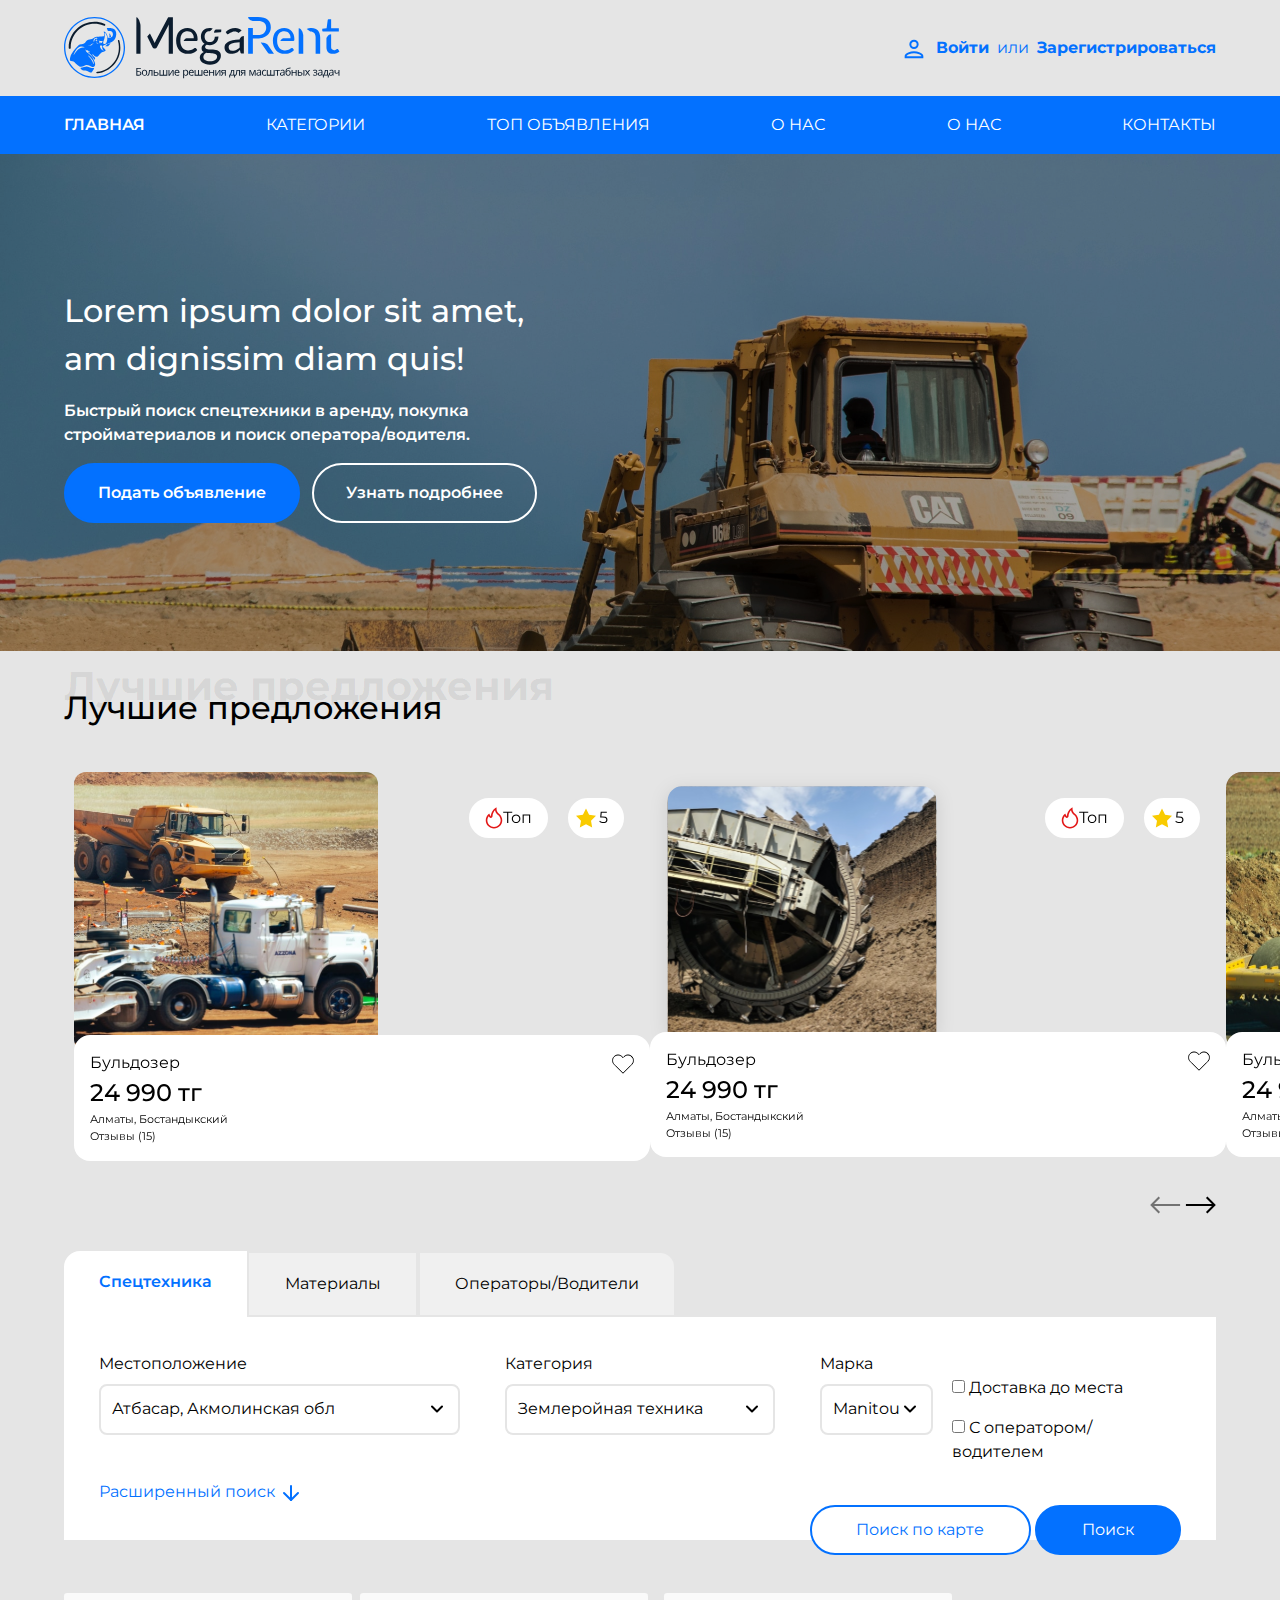
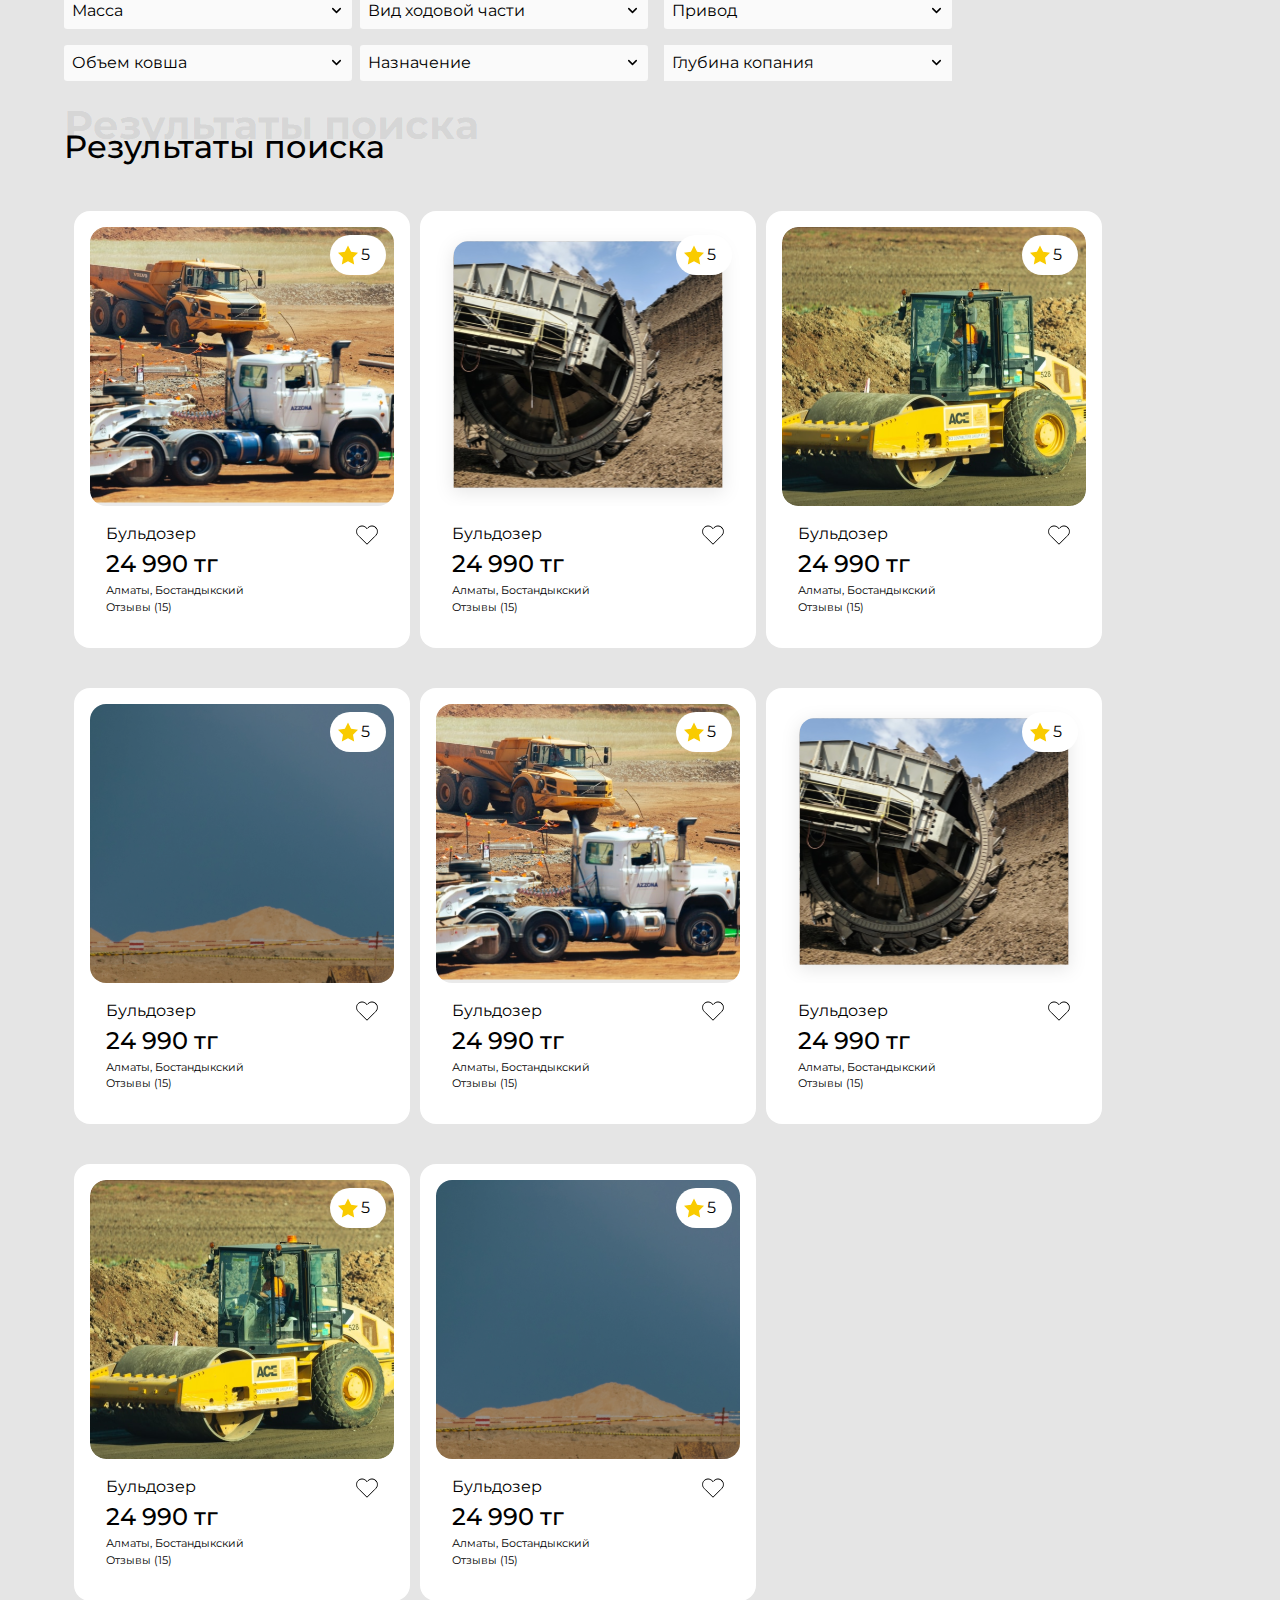
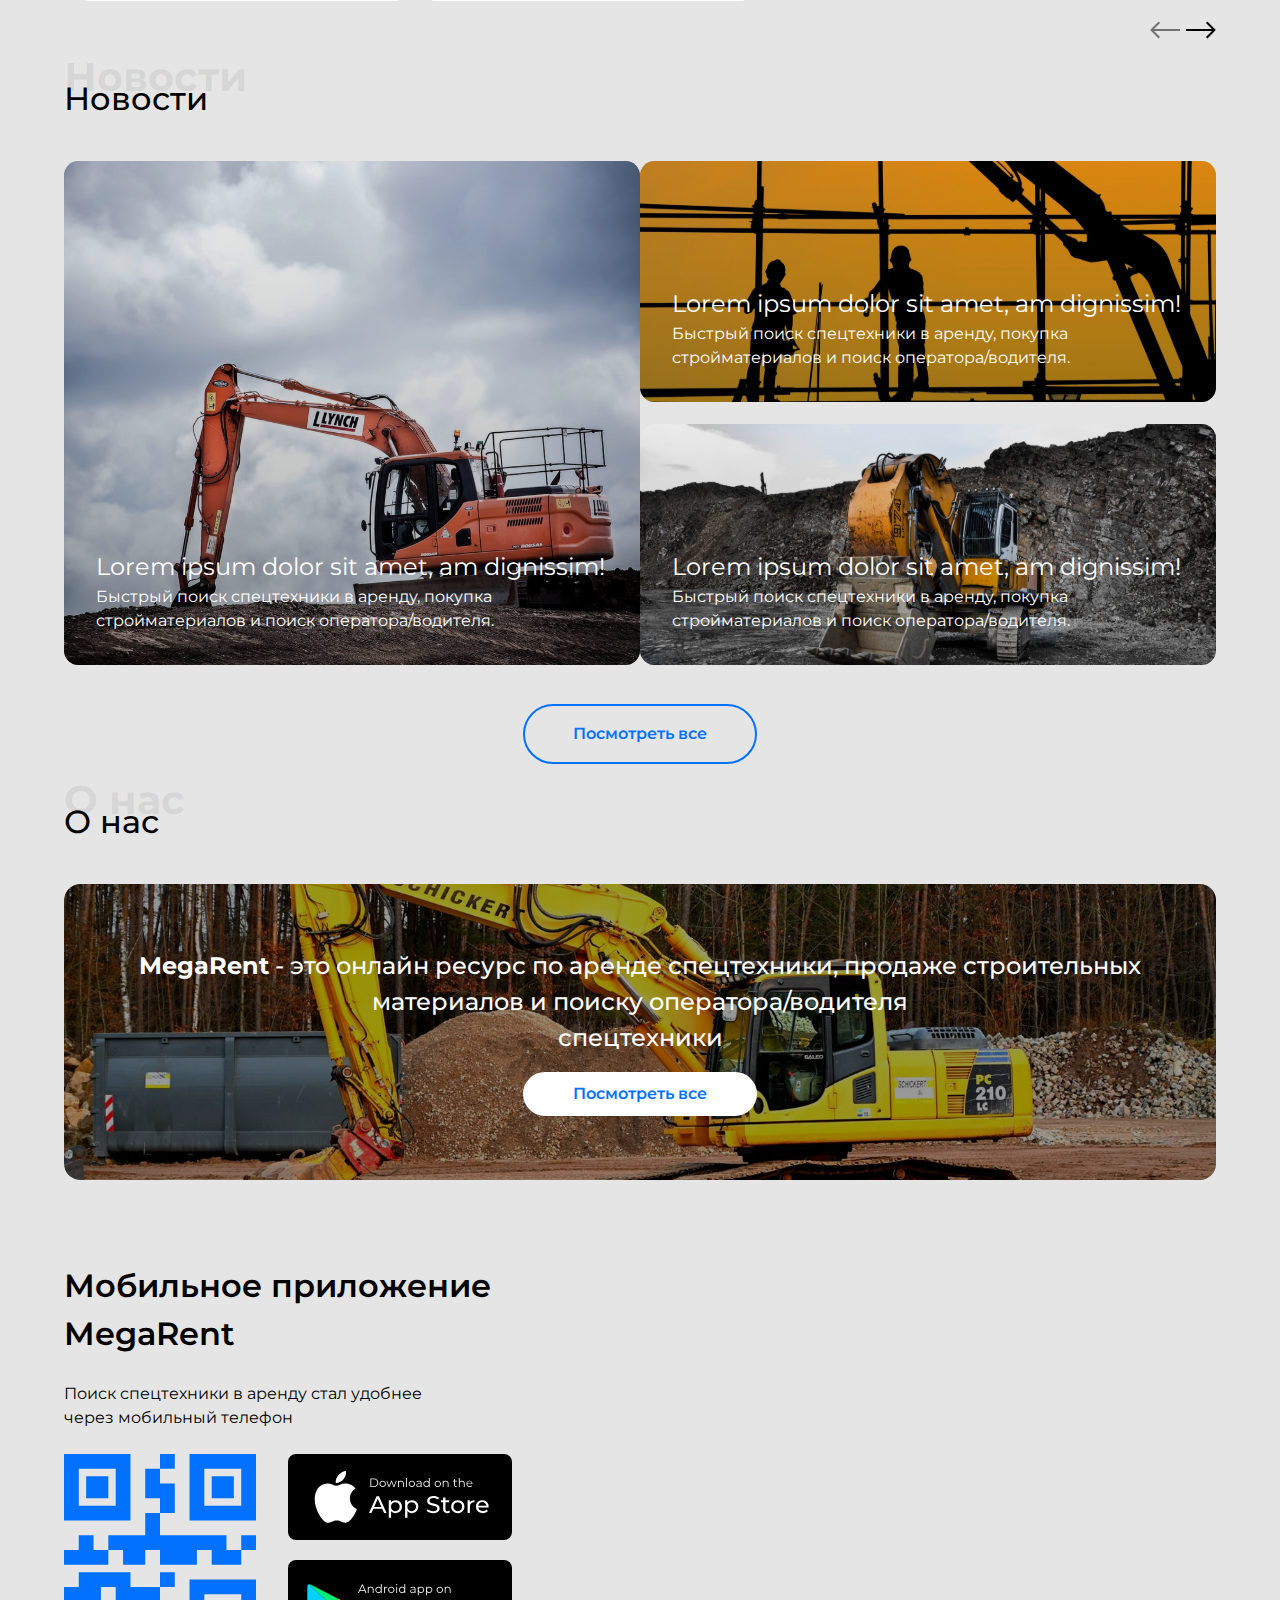
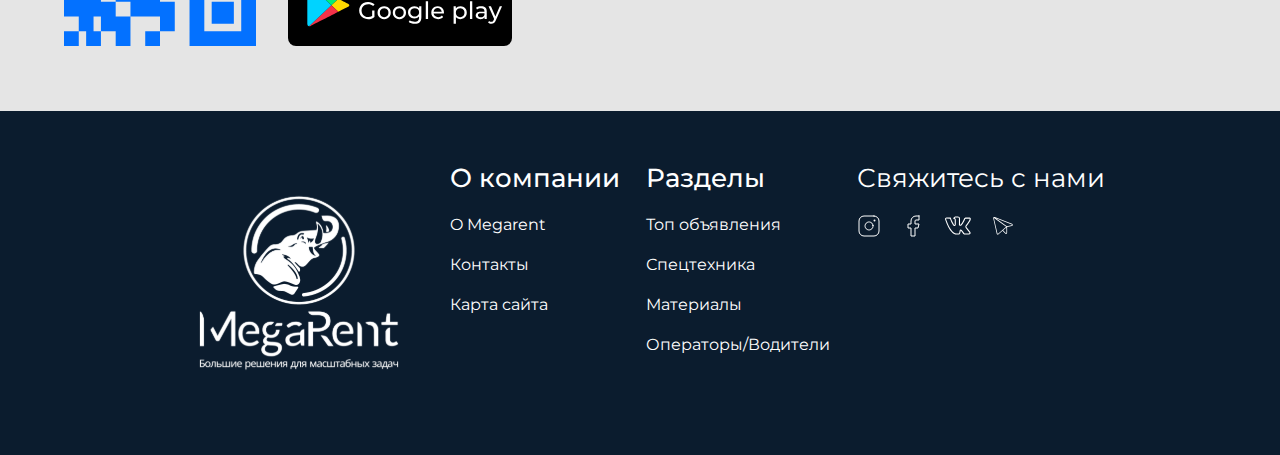
==== app/index.html @ 3b5e287d "commit" ====
<!DOCTYPE html>
<html lang="en">
    <head>
        <meta charset="UTF-8" />
        <meta http-equiv="X-UA-Compatible" content="IE=edge" />
        <meta name="viewport" content="width=device-width, initial-scale=1.0" />
        <link href="./css/mytailwind.css" rel="stylesheet" />
        <link rel="stylesheet" href="./css/style.min.css" />
        <link rel="preconnect" href="https://fonts.googleapis.com" />
        <link rel="preconnect" href="https://fonts.gstatic.com" crossorigin />
        <link
            href="https://fonts.googleapis.com/css2?family=Montserrat:wght@100;200;300;400;500;600;700&display=swap"
            rel="stylesheet"
        />
        <link
            rel="stylesheet"
            href="https://cdn.jsdelivr.net/npm/swiper/swiper-bundle.min.css"
        />
        <script src="https://cdn.jsdelivr.net/npm/swiper/swiper-bundle.min.js"></script>
        <link
            rel="stylesheet"
            href="https://cdn.jsdelivr.net/npm/swiper/swiper-bundle.min.css"
        />
        <title>Megarent</title>
    </head>
    <body class="bg-lightGray">
        <header>
            <div class="container-fluid">
                <div class="top_block flex justify-between items-center">
                    <div>
                        <img src="./img/logo.svg" alt="logo" />
                    </div>
                    <div>
                        <img src="./img/user_icon.svg" alt="" />
                        <a href="#" class="font-bold text-blue ml-sm">Войти</a>
                        <span class="text-blue mx-xs">или</span>
                        <a href="#" class="font-bold text-blue"
                            >Зарегистрироваться</a
                        >
                    </div>
                </div>
            </div>
            <div class="bottom_block bg-blue">
                <div class="container-fluid">
                    <nav class="flex justify-between">
                        <a href="#" class="text-xs text-white nav_current"
                            >ГЛАВНАЯ</a
                        >
                        <a href="" class="text-md text-white">КАТЕГОРИИ</a>
                        <a href="" class="text-white">ТОП ОБЪЯВЛЕНИЯ</a>
                        <a href="" class="text-white">О НАС</a>
                        <a href="" class="text-white">О НАС</a>
                        <a href="" class="text-white">КОНТАКТЫ</a>
                    </nav>
                </div>
            </div>
        </header>
        <main>
            <section class="first_section">
                <div
                    class="container-fluid flex justify-center flex-col h-full"
                >
                    <div>
                        <p class="text-lg text-white font-medium my-xs">
                            Lorem ipsum dolor sit amet,<br />
                            am dignissim diam quis!
                        </p>
                        <p class="text-white font-semibold my-md">
                            Быстрый поиск спецтехники в аренду, покупка <br />
                            стройматериалов и поиск оператора/водителя.
                        </p>
                        <div>
                            <button
                                class="
                                    rounded-2rem
                                    px-rem2
                                    py-rem1
                                    font-semibold
                                    text-white
                                    bg-blue
                                    border-blue border-2
                                "
                            >
                                Подать объявление
                            </button>
                            <button
                                class="
                                    rounded-2rem
                                    px-rem2
                                    py-rem1
                                    font-semibold
                                    border-2 border-white
                                    text-white
                                    ml-sm
                                "
                            >
                                Узнать подробнее
                            </button>
                        </div>
                    </div>
                </div>
            </section>
            <section class="second_section">
                <div class="container-fluid mt-rem1">
                    <div class="second_section_title relative">
                        <span
                            class="
                                text-opacity_gray
                                text-rem2Half
                                absolute
                                bottom-rem1
                                font-bold
                            "
                            >Лучшие предложения</span
                        >
                        <span class="text-black text-lg font-medium"
                            >Лучшие предложения</span
                        >
                    </div>
                    <div
                        class="
                            second_section_items second_section_block
                            swiper-container
                            mt-rem2Half
                        "
                    >
                        <div class="swiper-wrapper">
                            <div class="relative swiper-slide">
                                <div
                                    class="img bg-cover bg-no-repeat"
                                    style="
                                        background-image: url('./img/first.svg');
                                    "
                                ></div>
                                <div
                                    class="
                                        tools
                                        absolute
                                        top-rem1
                                        right-rem1
                                        flex
                                        justify-between
                                    "
                                >
                                    <div
                                        class="
                                            top_post
                                            flex
                                            py-remHalf
                                            px-rem1
                                            items-center
                                            bg-white
                                            rounded-full
                                            m-sm
                                            border-2 border-lightGray
                                        "
                                    >
                                        <img src="./img/fire.svg" alt="" />
                                        <span>Топ</span>
                                    </div>
                                    <div
                                        class="
                                            start_post
                                            flex
                                            items-center
                                            py-remHalf
                                            px-rem1
                                            pl-sm
                                            bg-white
                                            rounded-full
                                            m-sm
                                            border-2 border-lightGray
                                        "
                                    >
                                        <img src="./img/sun.svg" alt="" />
                                        <span
                                            class="flex ml-0.2rem items-center"
                                            >5</span
                                        >
                                    </div>
                                </div>
                                <div
                                    class="
                                        bottom_sheel
                                        p-rem1
                                        bg-white
                                        relative
                                        -top-rem1
                                        rounded-1rem
                                    "
                                >
                                    <div class="flex justify-between">
                                        <div>
                                            <span>Бульдозер</span><br />
                                            <span
                                                class="
                                                    font-medium
                                                    text-rem1Half
                                                "
                                                >24 990 тг</span
                                            >
                                        </div>
                                        <div>
                                            <img src="./img/like.svg" alt="" />
                                        </div>
                                    </div>
                                    <div class="text-0.7rem">
                                        <span>Алматы, Бостандыкский</span><br />
                                        <span>Отзывы (15)</span>
                                    </div>
                                </div>
                            </div>
                            <div class="relative swiper-slide">
                                <div
                                    class="img bg-cover bg-no-repeat"
                                    style="
                                        background-image: url('./img/second.svg');
                                    "
                                ></div>
                                <div
                                    class="
                                        tools
                                        absolute
                                        top-rem1
                                        right-rem1
                                        flex
                                        justify-between
                                    "
                                >
                                    <div
                                        class="
                                            top_post
                                            flex
                                            py-remHalf
                                            px-rem1
                                            items-center
                                            bg-white
                                            rounded-full
                                            m-sm
                                            border-2 border-lightGray
                                        "
                                    >
                                        <img src="./img/fire.svg" alt="" />
                                        <span>Топ</span>
                                    </div>
                                    <div
                                        class="
                                            start_post
                                            flex
                                            items-center
                                            py-remHalf
                                            px-rem1
                                            pl-sm
                                            bg-white
                                            rounded-full
                                            m-sm
                                            border-2 border-lightGray
                                        "
                                    >
                                        <img src="./img/sun.svg" alt="" />
                                        <span
                                            class="flex ml-0.2rem items-center"
                                            >5</span
                                        >
                                    </div>
                                </div>
                                <div
                                    class="
                                        bottom_sheel
                                        p-rem1
                                        bg-white
                                        relative
                                        -top-1.2rem
                                        rounded-1rem
                                    "
                                >
                                    <div class="flex justify-between">
                                        <div>
                                            <span>Бульдозер</span><br />
                                            <span
                                                class="
                                                    font-medium
                                                    text-rem1Half
                                                "
                                                >24 990 тг</span
                                            >
                                        </div>
                                        <div>
                                            <img src="./img/like.svg" alt="" />
                                        </div>
                                    </div>
                                    <div class="text-0.7rem">
                                        <span>Алматы, Бостандыкский</span><br />
                                        <span>Отзывы (15)</span>
                                    </div>
                                </div>
                            </div>
                            <div class="relative swiper-slide">
                                <div
                                    class="img bg-cover bg-no-repeat"
                                    style="
                                        background-image: url('./img/third.svg');
                                    "
                                ></div>
                                <div
                                    class="
                                        tools
                                        absolute
                                        top-rem1
                                        right-rem1
                                        flex
                                        justify-between
                                    "
                                >
                                    <div
                                        class="
                                            top_post
                                            flex
                                            py-remHalf
                                            px-rem1
                                            items-center
                                            bg-white
                                            rounded-full
                                            m-sm
                                            border-2 border-lightGray
                                        "
                                    >
                                        <img src="./img/fire.svg" alt="" />
                                        <span>Топ</span>
                                    </div>
                                    <div
                                        class="
                                            start_post
                                            flex
                                            items-center
                                            py-remHalf
                                            px-rem1
                                            pl-sm
                                            bg-white
                                            rounded-full
                                            m-sm
                                            border-2 border-lightGray
                                        "
                                    >
                                        <img src="./img/sun.svg" alt="" />
                                        <span
                                            class="flex ml-0.2rem items-center"
                                            >5</span
                                        >
                                    </div>
                                </div>
                                <div
                                    class="
                                        bottom_sheel
                                        p-rem1
                                        bg-white
                                        relative
                                        -top-1.2rem
                                        rounded-1rem
                                    "
                                >
                                    <div class="flex justify-between">
                                        <div>
                                            <span>Бульдозер</span><br />
                                            <span
                                                class="
                                                    font-medium
                                                    text-rem1Half
                                                "
                                                >24 990 тг</span
                                            >
                                        </div>
                                        <div>
                                            <img src="./img/like.svg" alt="" />
                                        </div>
                                    </div>
                                    <div class="text-0.7rem">
                                        <span>Алматы, Бостандыкский</span><br />
                                        <span>Отзывы (15)</span>
                                    </div>
                                </div>
                            </div>
                            <div class="relative swiper-slide">
                                <div
                                    class="
                                        img
                                        bg-cover bg-no-repeat
                                        rounded-t-1rem
                                    "
                                    style="
                                        background-image: url('./img/background_image.svg');
                                    "
                                ></div>
                                <div
                                    class="
                                        tools
                                        absolute
                                        top-rem1
                                        right-rem1
                                        flex
                                        justify-between
                                    "
                                >
                                    <div
                                        class="
                                            top_post
                                            flex
                                            py-remHalf
                                            px-rem1
                                            items-center
                                            bg-white
                                            rounded-full
                                            m-sm
                                            border-2 border-lightGray
                                        "
                                    >
                                        <img src="./img/fire.svg" alt="" />
                                        <span>Топ</span>
                                    </div>
                                    <div
                                        class="
                                            start_post
                                            flex
                                            items-center
                                            py-remHalf
                                            px-rem1
                                            pl-sm
                                            bg-white
                                            rounded-full
                                            m-sm
                                            border-2 border-lightGray
                                        "
                                    >
                                        <img src="./img/sun.svg" alt="" />
                                        <span
                                            class="flex ml-0.2rem items-center"
                                            >5</span
                                        >
                                    </div>
                                </div>
                                <div
                                    class="
                                        bottom_sheel
                                        p-rem1
                                        bg-white
                                        relative
                                        -top-1.2rem
                                        rounded-1rem
                                    "
                                >
                                    <div class="flex justify-between">
                                        <div>
                                            <span>Бульдозер</span><br />
                                            <span
                                                class="
                                                    font-medium
                                                    text-rem1Half
                                                "
                                                >24 990 тг</span
                                            >
                                        </div>
                                        <div>
                                            <img src="./img/like.svg" alt="" />
                                        </div>
                                    </div>
                                    <div class="text-0.7rem">
                                        <span>Алматы, Бостандыкский</span><br />
                                        <span>Отзывы (15)</span>
                                    </div>
                                </div>
                            </div>
                        </div>
                    </div>
                    <div class="slider_arrow mt-rem1 text-right">
                        <span class="rounded-full w-xs h-xs bg-black"></span>
                        <img src="./img/leftSide.svg" alt="" />
                        <img src="./img/rightSide.svg" alt="" />
                    </div>
                </div>
            </section>
            <section class="search_section">
                <div class="container-fluid">
                    <div class="top_nav flex">
                        <div
                            class="
                                rounded-tl-1rem
                                cursor-pointer
                                bg-white
                                px-2.2rem
                                py-1.2rem
                                text-blue
                                font-semibold
                            "
                        >
                            <span>Спецтехника</span>
                        </div>
                        <div
                            class="
                                bg-top_nav_bg_color
                                px-2.2rem
                                cursor-pointer
                                border-lightGray border-2
                                py-1.2rem
                                hover:bg-white
                                transition-all
                                duration-200
                            "
                        >
                            <span>Материалы</span>
                        </div>
                        <div
                            class="
                                bg-top_nav_bg_color
                                px-2.2rem
                                py-1.2rem
                                cursor-pointer
                                border-lightGray border-2
                                hover:bg-white
                                transition-all
                                duration-200
                                rounded-tr-1rem
                            "
                        >
                            <span>Операторы/Водители</span>
                        </div>
                    </div>
                    <div
                        class="
                            search_details
                            bg-white
                            rounded-tr-xl rounded-br-xl rounded-bl-xl
                            py-2.2rem
                            px-2.2rem
                        "
                    >
                        <form action="">
                            <div
                                class="
                                    flex
                                    justify-between
                                    fromTabletToPhone:block
                                "
                            >
                                <div class="w-1/3 fromTabletToPhone:w-full">
                                    <label for="place" class="block"
                                        >Местоположение</label
                                    >
                                    <div class="select_block relative">
                                        <div
                                            class="
                                                selected
                                                rounded-0.5rem
                                                border-lightGray
                                                my-sm
                                                border-2
                                                p-0.7rem
                                                flex
                                                justify-between
                                            "
                                        >
                                            <span
                                                >Атбасар, Акмолинская обл</span
                                            >
                                            <img
                                                src="./img/chevron-down.svg"
                                                alt=""
                                            />
                                        </div>
                                        <ul class="hidden">
                                            <li></li>
                                        </ul>
                                    </div>
                                </div>
                                <div class="w-3/12 fromTabletToPhone:w-full">
                                    <label for="place">Категория</label>
                                    <div class="select_block relative">
                                        <div
                                            class="
                                                selected
                                                rounded-lg rounded-0.5rem
                                                border-lightGray
                                                my-sm
                                                border-2
                                                p-0.7rem
                                                flex
                                                justify-between
                                            "
                                        >
                                            <span>Землеройная техника</span>
                                            <img
                                                src="./img/chevron-down.svg"
                                                alt=""
                                            />
                                        </div>
                                        <ul class="hidden">
                                            <li></li>
                                        </ul>
                                    </div>
                                </div>
                                <div class="w-1/3 fromTabletToPhone:w-full">
                                    <label for="place">Марка</label>
                                    <div class="flex fromTabletToPhone:block">
                                        <div class="select_block relative">
                                            <div
                                                class="
                                                    selected
                                                    rounded-0.5rem rounded-lg
                                                    border-lightGray
                                                    my-sm
                                                    border-2
                                                    p-0.7rem
                                                    flex
                                                    justify-between
                                                "
                                            >
                                                <span>Manitou</span>
                                                <img
                                                    src="./img/chevron-down.svg"
                                                    alt=""
                                                />
                                            </div>
                                            <ul class="hidden">
                                                <li></li>
                                            </ul>
                                        </div>
                                        <div
                                            class="
                                                choose_category
                                                ml-1.2rem
                                                tablet:ml-none
                                            "
                                        >
                                            <p>
                                                <input
                                                    type="checkbox"
                                                    id="radio"
                                                />
                                                <label for="radio"
                                                    >Доставка до места
                                                </label>
                                            </p>
                                            <p class="mt-md">
                                                <input
                                                    type="checkbox"
                                                    id="radio"
                                                />
                                                <label for="radio"
                                                    >С оператором/водителем
                                                </label>
                                            </p>
                                        </div>
                                    </div>
                                </div>
                            </div>
                            <div class="extended_search mt-rem1 relative">
                                <div>
                                    <span class="text-blue"
                                        >Расширенный поиск</span
                                    >
                                    <img src="./img/arrow-down.svg" alt="" />
                                </div>
                                <div class="btns absolute right-none">
                                    <button
                                        class="
                                            px-2.8rem
                                            py-0.7rem
                                            hover:bg-blue hover:text-white
                                            transition
                                            delay-100
                                            bg-white
                                            rounded-full
                                            border-blue
                                            text-blue
                                            border-2
                                        "
                                    >
                                        Поиск по карте
                                    </button>
                                    <button
                                        class="
                                            px-2.8rem
                                            py-0.7rem
                                            bg-blue
                                            rounded-full
                                            border-blue
                                            text-white
                                            border-2
                                        "
                                    >
                                        Поиск
                                    </button>
                                </div>
                            </div>
                        </form>
                    </div>
                    <div class="flex flex-wrap mt-2.8rem">
                        <div
                            class="
                                w-1/4
                                h-heightItem
                                flex
                                justify-between
                                my-0.5rem
                                items-center
                                bg-card_search_color
                                rounded-0.2rem
                                p-0.5rem
                            "
                        >
                            <span>Масса</span>
                            <img
                                src="./img/chevron-down.svg"
                                alt=""
                                width="15px"
                                height="15px"
                            />
                        </div>
                        <div
                            class="
                                w-1/4
                                h-heightItem
                                flex
                                justify-between
                                m-0.5rem
                                items-center
                                bg-card_search_color
                                rounded-0.2rem
                                p-0.5rem
                            "
                        >
                            <span>Вид ходовой части</span>
                            <img
                                src="./img/chevron-down.svg"
                                alt=""
                                width="15px"
                                height="15px"
                            />
                        </div>
                        <div
                            class="
                                w-1/4
                                h-heightItem
                                flex
                                justify-between
                                m-0.5rem
                                items-center
                                bg-card_search_color
                                rounded-0.2rem
                                p-0.5rem
                            "
                        >
                            <span>Привод</span>
                            <img
                                src="./img/chevron-down.svg"
                                alt=""
                                width="15px"
                                height="15px"
                            />
                        </div>
                        <div
                            class="
                                w-1/4
                                h-heightItem
                                flex
                                justify-between
                                my-0.5rem
                                items-center
                                bg-card_search_color
                                rounded-0.2rem
                                p-0.5rem
                            "
                        >
                            <span>Объем ковша</span>
                            <img
                                src="./img/chevron-down.svg"
                                alt=""
                                width="15px"
                                height="15px"
                            />
                        </div>
                        <div
                            class="
                                w-1/4
                                h-heightItem
                                flex
                                justify-between
                                m-0.5rem
                                items-center
                                bg-card_search_color
                                rounded-0.2rem
                                p-0.5rem
                            "
                        >
                            <span>Назначение</span>
                            <img
                                src="./img/chevron-down.svg"
                                alt=""
                                width="15px"
                                height="15px"
                            />
                        </div>
                        <div
                            class="
                                w-1/4
                                h-heightItem
                                flex
                                justify-between
                                m-0.5rem
                                items-center
                                bg-card_search_color
                                rounded-sm
                                p-0.5rem
                            "
                        >
                            <span>Глубина копания</span>
                            <img
                                src="./img/chevron-down.svg"
                                alt=""
                                width="15px"
                                height="15px"
                            />
                        </div>
                    </div>
                </div>
            </section>
            <section>
                <div class="container-fluid">
                    <div class="second_section_title relative">
                        <span
                            class="
                                text-opacity_gray
                                text-rem2Half
                                absolute
                                bottom-rem1
                                font-bold
                            "
                            >Результаты поиска</span
                        >
                        <span class="text-black text-lg font-medium"
                            >Результаты поиска</span
                        >
                    </div>
                    <div
                        class="
                            container_block
                            second_section_block
                            flex flex-wrap
                        "
                    >
                        <div
                            class="
                                relative
                                mt-rem2Half
                                p-rem1
                                bg-white
                                rounded-1rem
                            "
                        >
                            <div
                                class="
                                    img
                                    bg-cover bg-no-repeat
                                    w-19rem
                                    h-heightImage
                                    rounded-1rem
                                "
                                style="background-image: url('./img/first.svg')"
                            ></div>
                            <div
                                class="
                                    tools
                                    absolute
                                    top-rem1
                                    right-rem1
                                    flex
                                    justify-between
                                "
                            >
                                <!-- <div class="top_post flex py-remHalf px-rem1 items-center bg-white rounded-full m-sm">
                                <img src="./img/fire.svg" alt="">
                                <span>Топ</span>
                            </div> -->
                                <div
                                    class="
                                        start_post
                                        flex
                                        items-center
                                        py-remHalf
                                        px-rem1
                                        pl-sm
                                        bg-white
                                        rounded-full
                                        m-sm
                                    "
                                >
                                    <img src="./img/sun.svg" alt="" />
                                    <span class="flex ml-0.2rem items-center"
                                        >5</span
                                    >
                                </div>
                            </div>
                            <div class="bottom_sheel p-rem1">
                                <div class="flex justify-between">
                                    <div>
                                        <span>Бульдозер</span><br />
                                        <span class="font-medium text-rem1Half"
                                            >24 990 тг</span
                                        >
                                    </div>
                                    <div>
                                        <img src="./img/like.svg" alt="" />
                                    </div>
                                </div>
                                <div class="text-0.7rem">
                                    <span>Алматы, Бостандыкский</span><br />
                                    <span>Отзывы (15)</span>
                                </div>
                            </div>
                        </div>
                        <div
                            class="
                                relative
                                mt-rem2Half
                                p-rem1
                                bg-white
                                rounded-1rem
                            "
                        >
                            <div
                                class="
                                    img
                                    bg-cover bg-no-repeat
                                    w-19rem
                                    h-heightImage
                                    rounded-1rem
                                "
                                style="
                                    background-image: url('./img/second.svg');
                                "
                            ></div>
                            <div
                                class="
                                    tools
                                    absolute
                                    top-rem1
                                    right-rem1
                                    flex
                                    justify-between
                                "
                            >
                                <!-- <div class="top_post flex py-remHalf px-rem1 items-center bg-white rounded-full m-sm">
                                <img src="./img/fire.svg" alt="">
                                <span>Топ</span>
                            </div> -->
                                <div
                                    class="
                                        start_post
                                        flex
                                        items-center
                                        py-remHalf
                                        px-rem1
                                        pl-sm
                                        bg-white
                                        rounded-full
                                        m-sm
                                    "
                                >
                                    <img src="./img/sun.svg" alt="" />
                                    <span class="flex ml-0.2rem items-center"
                                        >5</span
                                    >
                                </div>
                            </div>
                            <div class="bottom_sheel p-rem1">
                                <div class="flex justify-between">
                                    <div>
                                        <span>Бульдозер</span><br />
                                        <span class="font-medium text-rem1Half"
                                            >24 990 тг</span
                                        >
                                    </div>
                                    <div>
                                        <img src="./img/like.svg" alt="" />
                                    </div>
                                </div>
                                <div class="text-0.7rem">
                                    <span>Алматы, Бостандыкский</span><br />
                                    <span>Отзывы (15)</span>
                                </div>
                            </div>
                        </div>
                        <div
                            class="
                                relative
                                mt-rem2Half
                                p-rem1
                                bg-white
                                rounded-1rem
                            "
                        >
                            <div
                                class="
                                    img
                                    bg-cover bg-no-repeat
                                    w-19rem
                                    h-heightImage
                                    rounded-1rem
                                "
                                style="background-image: url('./img/third.svg')"
                            ></div>
                            <div
                                class="
                                    tools
                                    absolute
                                    top-rem1
                                    right-rem1
                                    flex
                                    justify-between
                                "
                            >
                                <!-- <div class="top_post flex py-remHalf px-rem1 items-center bg-white rounded-full m-sm">
                                <img src="./img/fire.svg" alt="">
                                <span>Топ</span>
                            </div> -->
                                <div
                                    class="
                                        start_post
                                        flex
                                        items-center
                                        py-remHalf
                                        px-rem1
                                        pl-sm
                                        bg-white
                                        rounded-full
                                        m-sm
                                    "
                                >
                                    <img src="./img/sun.svg" alt="" />
                                    <span class="flex ml-0.2rem items-center"
                                        >5</span
                                    >
                                </div>
                            </div>
                            <div class="bottom_sheel p-rem1">
                                <div class="flex justify-between">
                                    <div>
                                        <span>Бульдозер</span><br />
                                        <span class="font-medium text-rem1Half"
                                            >24 990 тг</span
                                        >
                                    </div>
                                    <div>
                                        <img src="./img/like.svg" alt="" />
                                    </div>
                                </div>
                                <div class="text-0.7rem">
                                    <span>Алматы, Бостандыкский</span><br />
                                    <span>Отзывы (15)</span>
                                </div>
                            </div>
                        </div>
                        <div
                            class="
                                relative
                                mt-rem2Half
                                p-rem1
                                bg-white
                                rounded-1rem
                            "
                        >
                            <div
                                class="
                                    img
                                    bg-cover bg-no-repeat
                                    w-19rem
                                    h-heightImage
                                    rounded-1rem
                                "
                                style="
                                    background-image: url('./img/background_image.svg');
                                "
                            ></div>
                            <div
                                class="
                                    tools
                                    absolute
                                    top-rem1
                                    right-rem1
                                    flex
                                    justify-between
                                "
                            >
                                <!-- <div class="top_post flex py-remHalf px-rem1 items-center bg-white rounded-full m-sm">
                                <img src="./img/fire.svg" alt="">
                                <span>Топ</span>
                            </div> -->
                                <div
                                    class="
                                        start_post
                                        flex
                                        items-center
                                        py-remHalf
                                        px-rem1
                                        pl-sm
                                        bg-white
                                        rounded-full
                                        m-sm
                                    "
                                >
                                    <img src="./img/sun.svg" alt="" />
                                    <span class="flex ml-0.2rem items-center"
                                        >5</span
                                    >
                                </div>
                            </div>
                            <div class="bottom_sheel p-rem1 bg-white relative">
                                <div class="flex justify-between">
                                    <div>
                                        <span>Бульдозер</span><br />
                                        <span class="font-medium text-rem1Half"
                                            >24 990 тг</span
                                        >
                                    </div>
                                    <div>
                                        <img src="./img/like.svg" alt="" />
                                    </div>
                                </div>
                                <div class="text-0.7rem">
                                    <span>Алматы, Бостандыкский</span><br />
                                    <span>Отзывы (15)</span>
                                </div>
                            </div>
                        </div>
                        <div
                            class="
                                relative
                                mt-rem2Half
                                p-rem1
                                bg-white
                                rounded-1rem
                            "
                        >
                            <div
                                class="
                                    img
                                    bg-cover bg-no-repeat
                                    w-19rem
                                    h-heightImage
                                    rounded-1rem
                                "
                                style="background-image: url('./img/first.svg')"
                            ></div>
                            <div
                                class="
                                    tools
                                    absolute
                                    top-rem1
                                    right-rem1
                                    flex
                                    justify-between
                                "
                            >
                                <!-- <div class="top_post flex py-remHalf px-rem1 items-center bg-white rounded-full m-sm">
                                <img src="./img/fire.svg" alt="">
                                <span>Топ</span>
                            </div> -->
                                <div
                                    class="
                                        start_post
                                        flex
                                        items-center
                                        py-remHalf
                                        px-rem1
                                        pl-sm
                                        bg-white
                                        rounded-full
                                        m-sm
                                    "
                                >
                                    <img src="./img/sun.svg" alt="" />
                                    <span class="flex ml-0.2rem items-center"
                                        >5</span
                                    >
                                </div>
                            </div>
                            <div class="bottom_sheel p-rem1">
                                <div class="flex justify-between">
                                    <div>
                                        <span>Бульдозер</span><br />
                                        <span class="font-medium text-rem1Half"
                                            >24 990 тг</span
                                        >
                                    </div>
                                    <div>
                                        <img src="./img/like.svg" alt="" />
                                    </div>
                                </div>
                                <div class="text-0.7rem">
                                    <span>Алматы, Бостандыкский</span><br />
                                    <span>Отзывы (15)</span>
                                </div>
                            </div>
                        </div>
                        <div
                            class="
                                relative
                                mt-rem2Half
                                p-rem1
                                bg-white
                                rounded-1rem
                            "
                        >
                            <div
                                class="
                                    img
                                    bg-cover bg-no-repeat
                                    w-19rem
                                    h-heightImage
                                    rounded-1rem
                                "
                                style="
                                    background-image: url('./img/second.svg');
                                "
                            ></div>
                            <div
                                class="
                                    tools
                                    absolute
                                    top-rem1
                                    right-rem1
                                    flex
                                    justify-between
                                "
                            >
                                <!-- <div class="top_post flex py-remHalf px-rem1 items-center bg-white rounded-full m-sm">
                                <img src="./img/fire.svg" alt="">
                                <span>Топ</span>
                            </div> -->
                                <div
                                    class="
                                        start_post
                                        flex
                                        items-center
                                        py-remHalf
                                        px-rem1
                                        pl-sm
                                        bg-white
                                        rounded-full
                                        m-sm
                                    "
                                >
                                    <img src="./img/sun.svg" alt="" />
                                    <span class="flex ml-0.2rem items-center"
                                        >5</span
                                    >
                                </div>
                            </div>
                            <div class="bottom_sheel p-rem1">
                                <div class="flex justify-between">
                                    <div>
                                        <span>Бульдозер</span><br />
                                        <span class="font-medium text-rem1Half"
                                            >24 990 тг</span
                                        >
                                    </div>
                                    <div>
                                        <img src="./img/like.svg" alt="" />
                                    </div>
                                </div>
                                <div class="text-0.7rem">
                                    <span>Алматы, Бостандыкский</span><br />
                                    <span>Отзывы (15)</span>
                                </div>
                            </div>
                        </div>
                        <div
                            class="
                                relative
                                mt-rem2Half
                                p-rem1
                                bg-white
                                rounded-1rem
                            "
                        >
                            <div
                                class="
                                    img
                                    bg-cover bg-no-repeat
                                    w-19rem
                                    h-heightImage
                                    rounded-1rem
                                "
                                style="background-image: url('./img/third.svg')"
                            ></div>
                            <div
                                class="
                                    tools
                                    absolute
                                    top-rem1
                                    right-rem1
                                    flex
                                    justify-between
                                "
                            >
                                <!-- <div class="top_post flex py-remHalf px-rem1 items-center bg-white rounded-full m-sm">
                                <img src="./img/fire.svg" alt="">
                                <span>Топ</span>
                            </div> -->
                                <div
                                    class="
                                        start_post
                                        flex
                                        items-center
                                        py-remHalf
                                        px-rem1
                                        pl-sm
                                        bg-white
                                        rounded-full
                                        m-sm
                                    "
                                >
                                    <img src="./img/sun.svg" alt="" />
                                    <span class="flex ml-0.2rem items-center"
                                        >5</span
                                    >
                                </div>
                            </div>
                            <div class="bottom_sheel p-rem1">
                                <div class="flex justify-between">
                                    <div>
                                        <span>Бульдозер</span><br />
                                        <span class="font-medium text-rem1Half"
                                            >24 990 тг</span
                                        >
                                    </div>
                                    <div>
                                        <img src="./img/like.svg" alt="" />
                                    </div>
                                </div>
                                <div class="text-0.7rem">
                                    <span>Алматы, Бостандыкский</span><br />
                                    <span>Отзывы (15)</span>
                                </div>
                            </div>
                        </div>
                        <div
                            class="
                                relative
                                mt-rem2Half
                                p-rem1
                                bg-white
                                rounded-1rem
                            "
                        >
                            <div
                                class="
                                    img
                                    bg-cover bg-no-repeat
                                    w-19rem
                                    h-heightImage
                                    rounded-1rem
                                "
                                style="
                                    background-image: url('./img/background_image.svg');
                                "
                            ></div>
                            <div
                                class="
                                    tools
                                    absolute
                                    top-rem1
                                    right-rem1
                                    flex
                                    justify-between
                                "
                            >
                                <!-- <div class="top_post flex py-remHalf px-rem1 items-center bg-white rounded-full m-sm">
                                <img src="./img/fire.svg" alt="">
                                <span>Топ</span>
                            </div> -->
                                <div
                                    class="
                                        start_post
                                        flex
                                        items-center
                                        py-remHalf
                                        px-rem1
                                        pl-sm
                                        bg-white
                                        rounded-full
                                        m-sm
                                    "
                                >
                                    <img src="./img/sun.svg" alt="" />
                                    <span class="flex ml-0.2rem items-center"
                                        >5</span
                                    >
                                </div>
                            </div>
                            <div class="bottom_sheel p-rem1 bg-white relative">
                                <div class="flex justify-between">
                                    <div>
                                        <span>Бульдозер</span><br />
                                        <span class="font-medium text-rem1Half"
                                            >24 990 тг</span
                                        >
                                    </div>
                                    <div>
                                        <img src="./img/like.svg" alt="" />
                                    </div>
                                </div>
                                <div class="text-0.7rem">
                                    <span>Алматы, Бостандыкский</span><br />
                                    <span>Отзывы (15)</span>
                                </div>
                            </div>
                        </div>
                    </div>
                    <div class="slider_arrow mt-rem1 text-right">
                        <span class="rounded-full w-xs h-xs bg-black"></span>
                        <img src="./img/leftSide.svg" alt="" />
                        <img src="./img/rightSide.svg" alt="" />
                    </div>
                </div>
            </section>
            <section>
                <div class="container-fluid">
                    <div class="second_section_title relative">
                        <span
                            class="
                                text-opacity_gray
                                text-rem2Half
                                absolute
                                bottom-rem1
                                font-bold
                            "
                            >Новости</span
                        >
                        <span class="text-black text-lg font-medium"
                            >Новости</span
                        >
                    </div>
                    <div
                        class="
                            content_block
                            flex
                            pt-2.4rem
                            justify-around
                            fromTabletToPhone:block
                        "
                    >
                        <div class="first relative rounded-1rem">
                            <img src="./img/news1.svg" alt="" />
                            <p class="absolute bottom-none text-white p-rem2">
                                <span class="title text-rem1Half"
                                    >Lorem ipsum dolor sit amet, am
                                    dignissim!</span
                                ><br />
                                <span class="desc">
                                    Быстрый поиск спецтехники в аренду, покупка
                                    <br />
                                    стройматериалов и поиск оператора/водителя.
                                </span>
                            </p>
                        </div>
                        <div
                            class="
                                second
                                flex flex-col
                                justify-between
                                fromTabletToPhone:mt-rem1
                            "
                        >
                            <div class="rounded-1rem relative">
                                <img
                                    src="./img/news2.svg"
                                    alt=""
                                    class="fromTabletToPhone:w-full"
                                />
                                <p
                                    class="
                                        absolute
                                        bottom-none
                                        text-white
                                        p-rem2
                                    "
                                >
                                    <span class="title text-rem1Half"
                                        >Lorem ipsum dolor sit amet, am
                                        dignissim!</span
                                    ><br />
                                    <span class="desc">
                                        Быстрый поиск спецтехники в аренду,
                                        покупка <br />
                                        стройматериалов и поиск
                                        оператора/водителя.
                                    </span>
                                </p>
                            </div>
                            <div
                                class="
                                    rounded-1rem
                                    relative
                                    fromTabletToPhone:mt-rem1
                                "
                            >
                                <img
                                    src="./img/news3.svg"
                                    alt=""
                                    class="fromTabletToPhone:w-full"
                                />
                                <p
                                    class="
                                        absolute
                                        bottom-none
                                        text-white
                                        p-rem2
                                    "
                                >
                                    <span class="title text-rem1Half"
                                        >Lorem ipsum dolor sit amet, am
                                        dignissim!</span
                                    ><br />
                                    <span class="desc">
                                        Быстрый поиск спецтехники в аренду,
                                        покупка <br />
                                        стройматериалов и поиск
                                        оператора/водителя.
                                    </span>
                                </p>
                            </div>
                        </div>
                    </div>
                    <div class="text-center pt-2.4rem">
                        <button
                            class="
                                px-3rem
                                py-rem1
                                font-semibold
                                rounded-full
                                border-blue border-2
                                text-blue
                            "
                        >
                            Посмотреть все
                        </button>
                    </div>
                </div>
            </section>
            <section>
                <div class="container-fluid">
                    <div class="second_section_title relative">
                        <span
                            class="
                                text-opacity_gray
                                text-rem2Half
                                absolute
                                bottom-rem1
                                font-bold
                            "
                            >О нас</span
                        >
                        <span class="text-black text-lg font-medium"
                            >О нас</span
                        >
                    </div>
                    <div class="content_block pt-2.4rem">
                        <div
                            class="
                                rounded-1rem
                                relative
                                w-full
                                h-296px
                                flex
                                justify-center
                                items-center
                                bg-cover bg-no-repeat
                            "
                            style="background-image: url('./img/about-us.svg')"
                        >
                            <div class="text-white text-justify">
                                <p
                                    class="
                                        text-center text-rem1Half
                                        font-medium
                                    "
                                >
                                    <span class="font-bold">MegaRent</span> -
                                    это онлайн ресурс по аренде спецтехники,
                                    продаже строительных материалов и поиску
                                    оператора/водителя <br />
                                    спецтехники
                                </p>
                                <div class="text-center">
                                    <button
                                        class="
                                            px-3rem
                                            py-remHalf
                                            mt-rem1
                                            font-semibold
                                            rounded-full
                                            border-white
                                            bg-white
                                            border-2
                                            text-blue
                                            textrem1
                                        "
                                    >
                                        Посмотреть все
                                    </button>
                                </div>
                            </div>
                        </div>
                    </div>
                </div>
            </section>
            <section>
                <div class="container-fluid">
                    <div class="content flex relative">
                        <div class="first w-1/2 py-3rem">
                            <p class="font-semibold text-2rem">
                                Мобильное приложение <br />
                                MegaRent
                            </p>
                            <br />
                            <p class="font-normal">
                                Поиск спецтехники в аренду стал удобнее <br />
                                через мобильный телефон
                            </p>
                            <br />
                            <div class="flex">
                                <div>
                                    <img src="./img/qr.svg" alt="" />
                                </div>
                                <div
                                    class="
                                        flex flex-col
                                        justify-between
                                        ml-rem2
                                    "
                                >
                                    <img src="./img/app_store.svg" alt="" />
                                    <img src="./img/google_play.svg" alt="" />
                                </div>
                            </div>
                        </div>
                        <div
                            class="
                                second
                                w-1/2
                                h-full
                                absolute
                                bg-cover bg-no-repeat
                                right-none
                            "
                            style="
                                background-image: url('./img/advertisement.svg');
                            "
                        ></div>
                    </div>
                </div>
            </section>
        </main>
        <footer class="bg-black_blue">
            <div class="container-fluid-footer">
                <div class="footer_inner flex justify-between">
                    <div class="logotype">
                        <img src="./img/logo_2.svg" alt="" />
                    </div>
                    <div class="about_company">
                        <h3 class="text-1.6rem text-white font-medium">
                            О компании
                        </h3>
                        <nav>
                            <a
                                href=""
                                class="
                                    block
                                    text-white text-left text-rem1
                                    mt-rem1
                                "
                            >
                                O Megarent
                            </a>
                            <a
                                href=""
                                class="
                                    block
                                    text-white text-left text-rem1
                                    mt-rem1
                                "
                            >
                                Контакты
                            </a>
                            <a
                                href=""
                                class="
                                    block
                                    text-white text-left text-rem1
                                    mt-rem1
                                "
                            >
                                Карта сайта
                            </a>
                        </nav>
                    </div>
                    <div class="clusters">
                        <h3 class="text-1.6rem text-white font-medium">
                            Разделы
                        </h3>
                        <nav>
                            <a
                                href=""
                                class="
                                    block
                                    text-white text-left text-rem1
                                    mt-rem1
                                    font-normal
                                "
                            >
                                Топ объявления
                            </a>
                            <a
                                href=""
                                class="
                                    block
                                    text-white text-left text-rem1
                                    mt-rem1
                                    font-normal
                                "
                            >
                                Спецтехника
                            </a>
                            <a
                                href=""
                                class="
                                    block
                                    text-white text-left text-rem1
                                    mt-rem1
                                    font-normal
                                "
                            >
                                Материалы
                            </a>
                            <a
                                href=""
                                class="
                                    block
                                    text-white text-left text-rem1
                                    mt-rem1
                                    font-normal
                                "
                            >
                                Операторы/Водители
                            </a>
                        </nav>
                    </div>
                    <div class="contacts">
                        <h3 class="text-1.6rem text-white font-normal">
                            Свяжитесь с нами
                        </h3>
                        <nav class="mt-rem1">
                            <a href="" class="mr-rem1">
                                <img src="./img/instagram.svg" alt="" />
                            </a>
                            <a href="" class="mr-rem1">
                                <img src="./img/facebook.svg" alt="" />
                            </a>
                            <a href="" class="mr-rem1">
                                <img
                                    src="./img/simple-line-icons_social-vkontakte.svg"
                                    alt=""
                                />
                            </a>
                            <a href="" class="mr-rem1">
                                <img
                                    src="./img/ph_telegram-logo-thin.svg"
                                    alt=""
                                />
                            </a>
                        </nav>
                    </div>
                </div>
            </div>
        </footer>

        <script src="js/main.js" type="module"></script>
    </body>
</html>
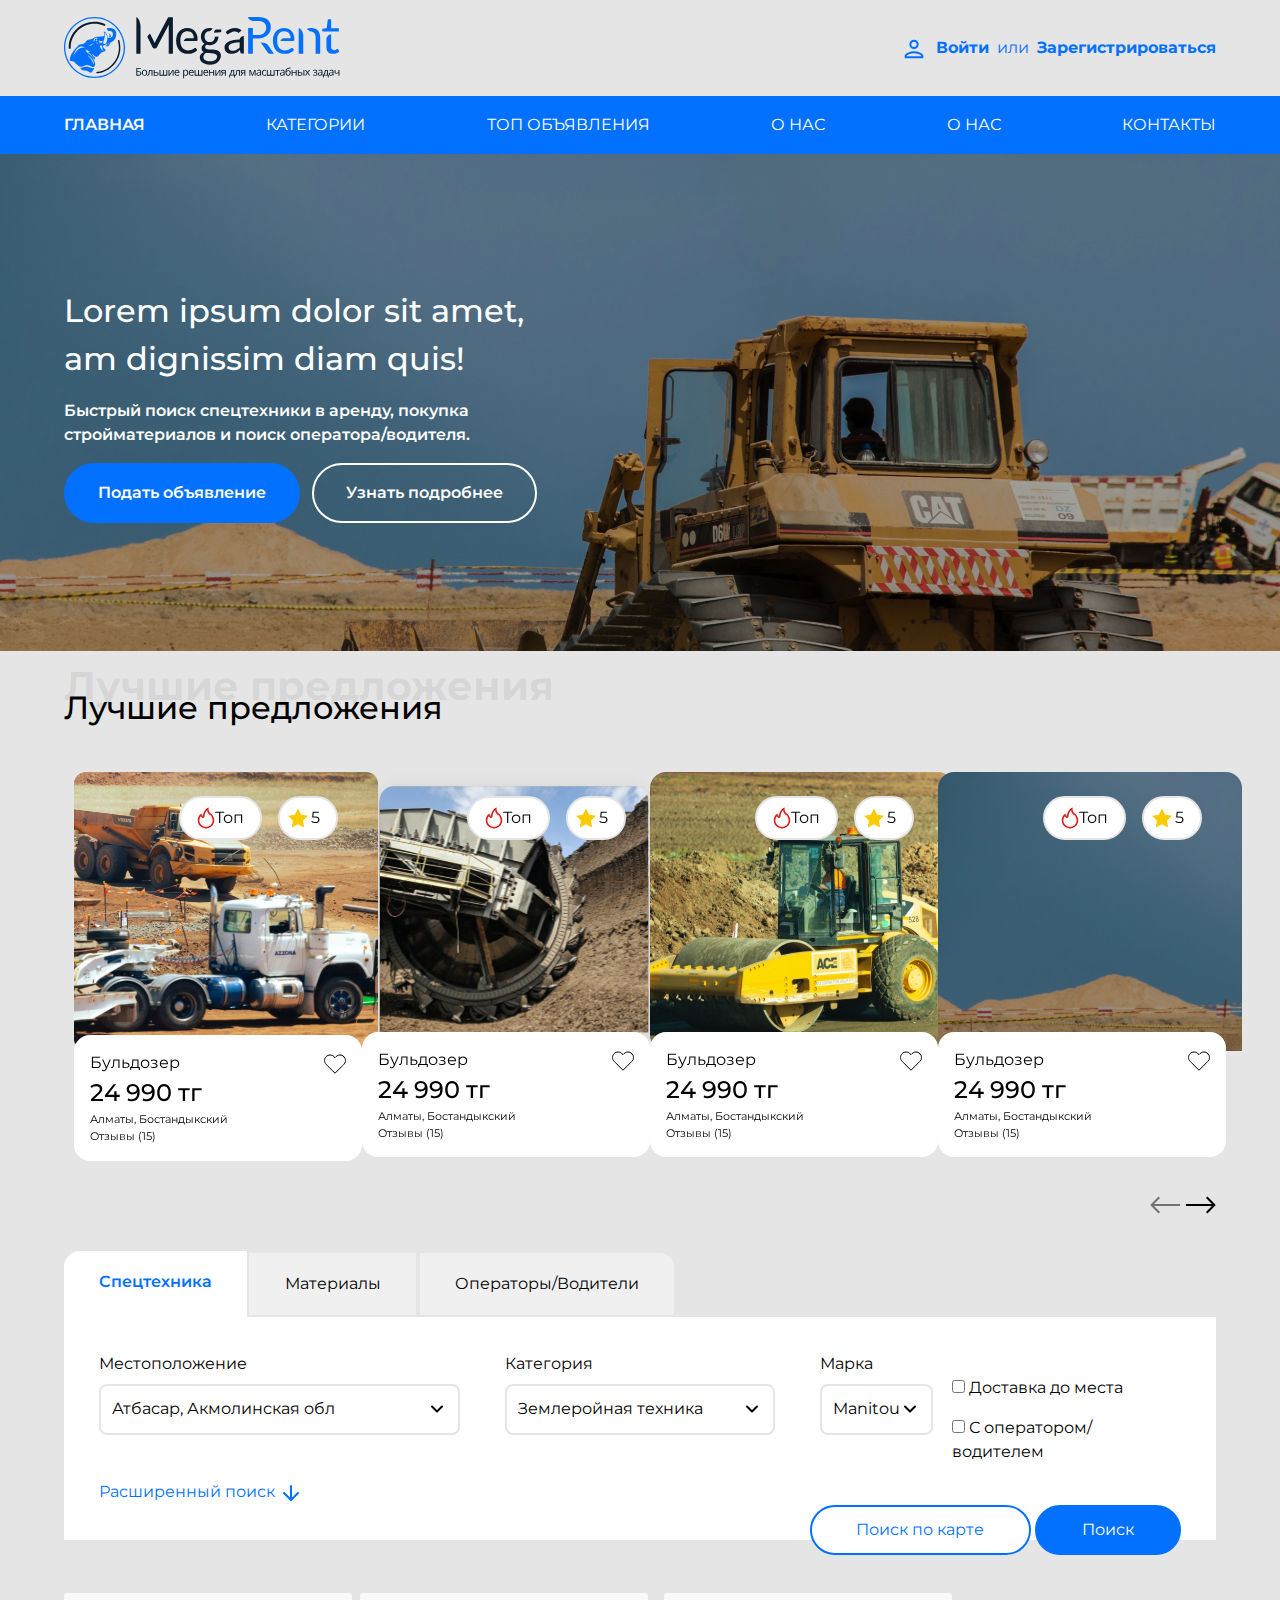
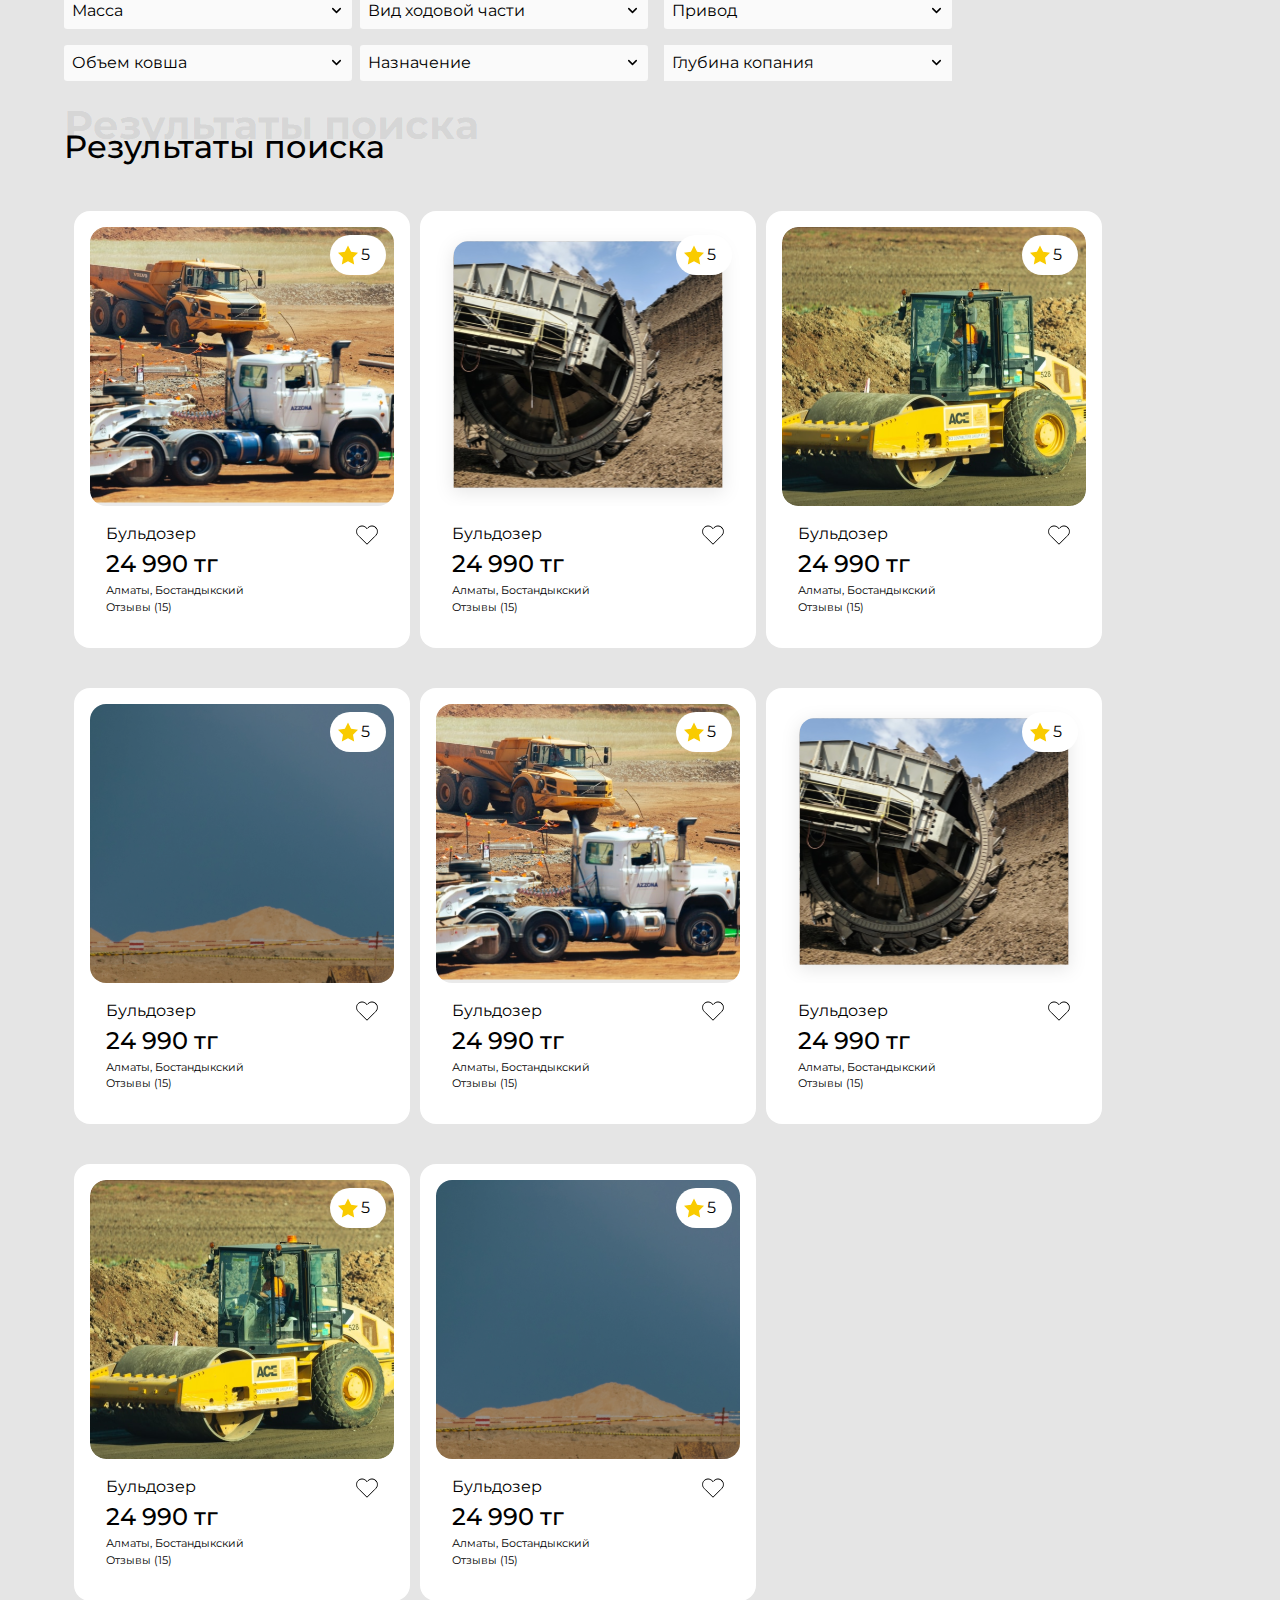
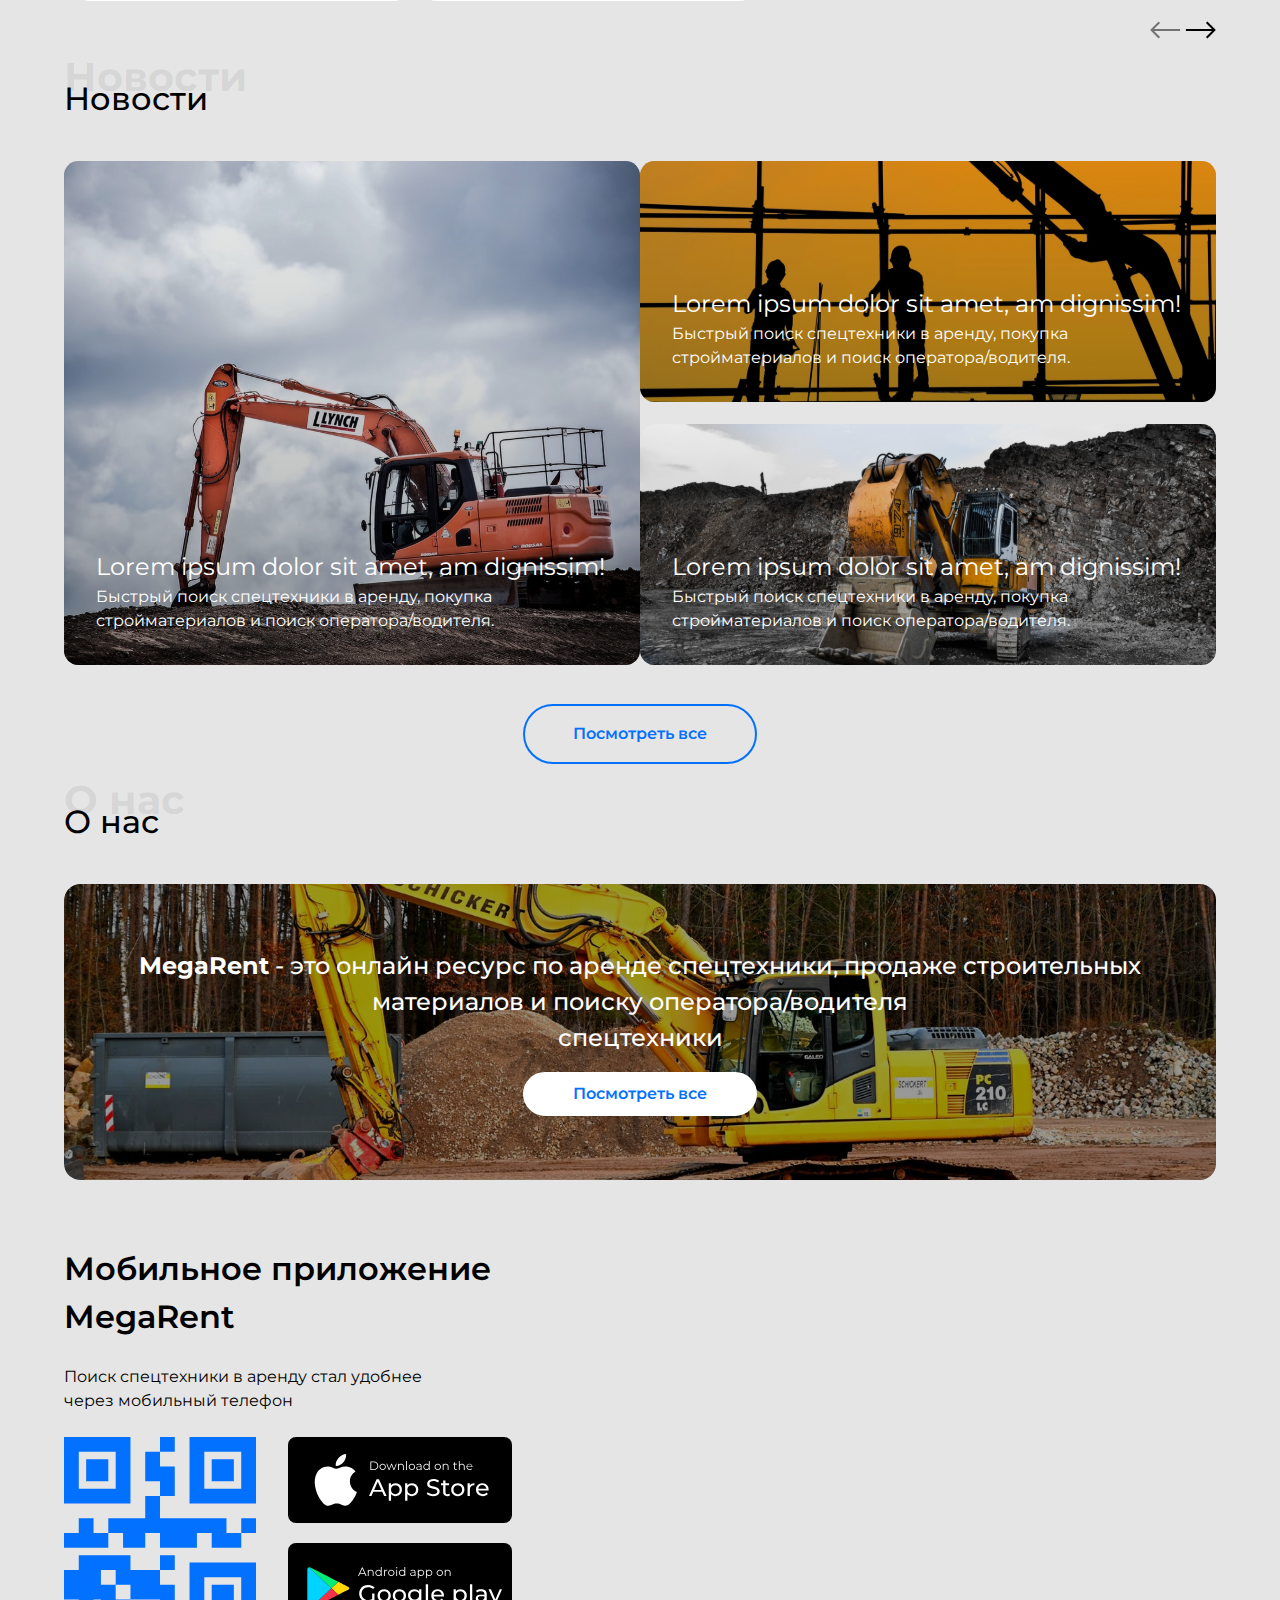
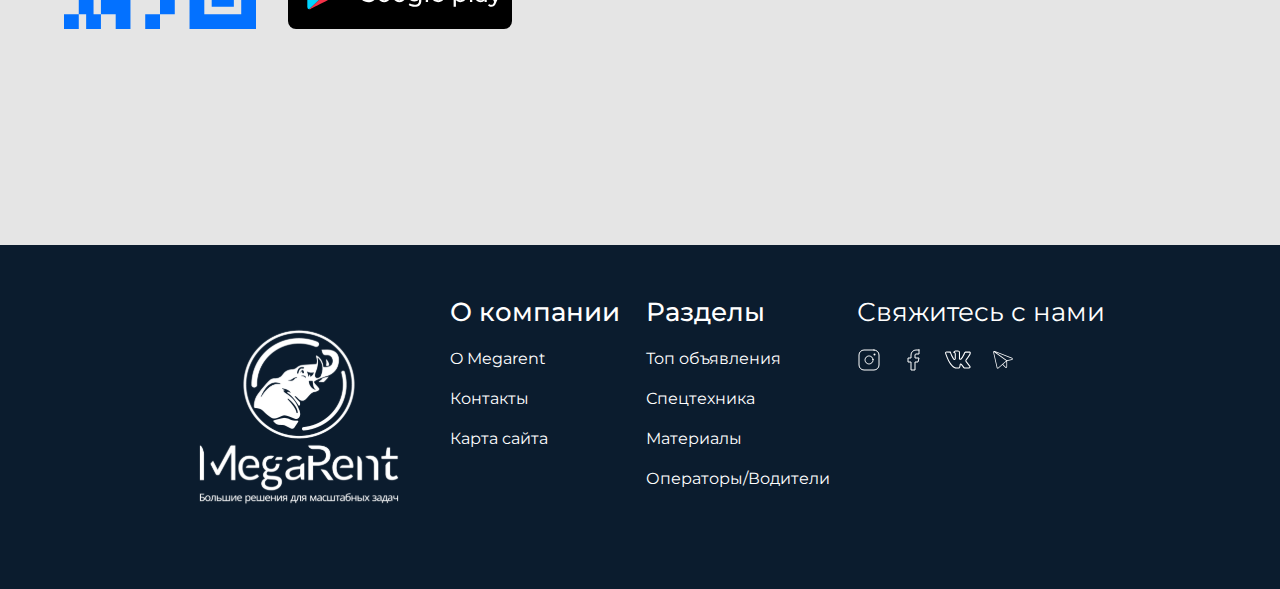
==== commit ce1b779e: "smpmp" ====
--- a/app/index.html
+++ b/app/index.html
@@ -1615,7 +1615,7 @@
                 </div>
             </section>
             <section>
-                <div class="container-fluid">
+                <div class="container-fluid-left mobile-app">
                     <div class="content flex relative">
                         <div class="first w-1/2 py-3rem">
                             <p class="font-semibold text-2rem">
@@ -1645,16 +1645,9 @@
                             </div>
                         </div>
                         <div
-                            class="
-                                second
-                                w-1/2
-                                h-full
-                                absolute
-                                bg-cover bg-no-repeat
-                                right-none
-                            "
+                            class="mobile-app__bg"
                             style="
-                                background-image: url('./img/advertisement.svg');
+                                background-image: url('./img/mobile-app__bg.svg');
                             "
                         ></div>
                     </div>
--- a/app/css/style.min.css
+++ b/app/css/style.min.css
@@ -17,6 +17,10 @@
 
 .container-fluid .second_section_block>div{
   margin-left:.625rem
+}
+
+.container-fluid-left{
+  padding:0 0 0 4rem
 }
 
 .container-fluid-footer{
@@ -95,6 +99,15 @@
   .container-fluid{
     padding:1.0625rem 2.625rem
   }
+
+  .container-fluid-left{
+    padding:0 0 0 2.625rem
+  }
+}
+
+.mobile-app__bg{
+  height:648px;
+  width:50%
 }
 
 .dashboard{
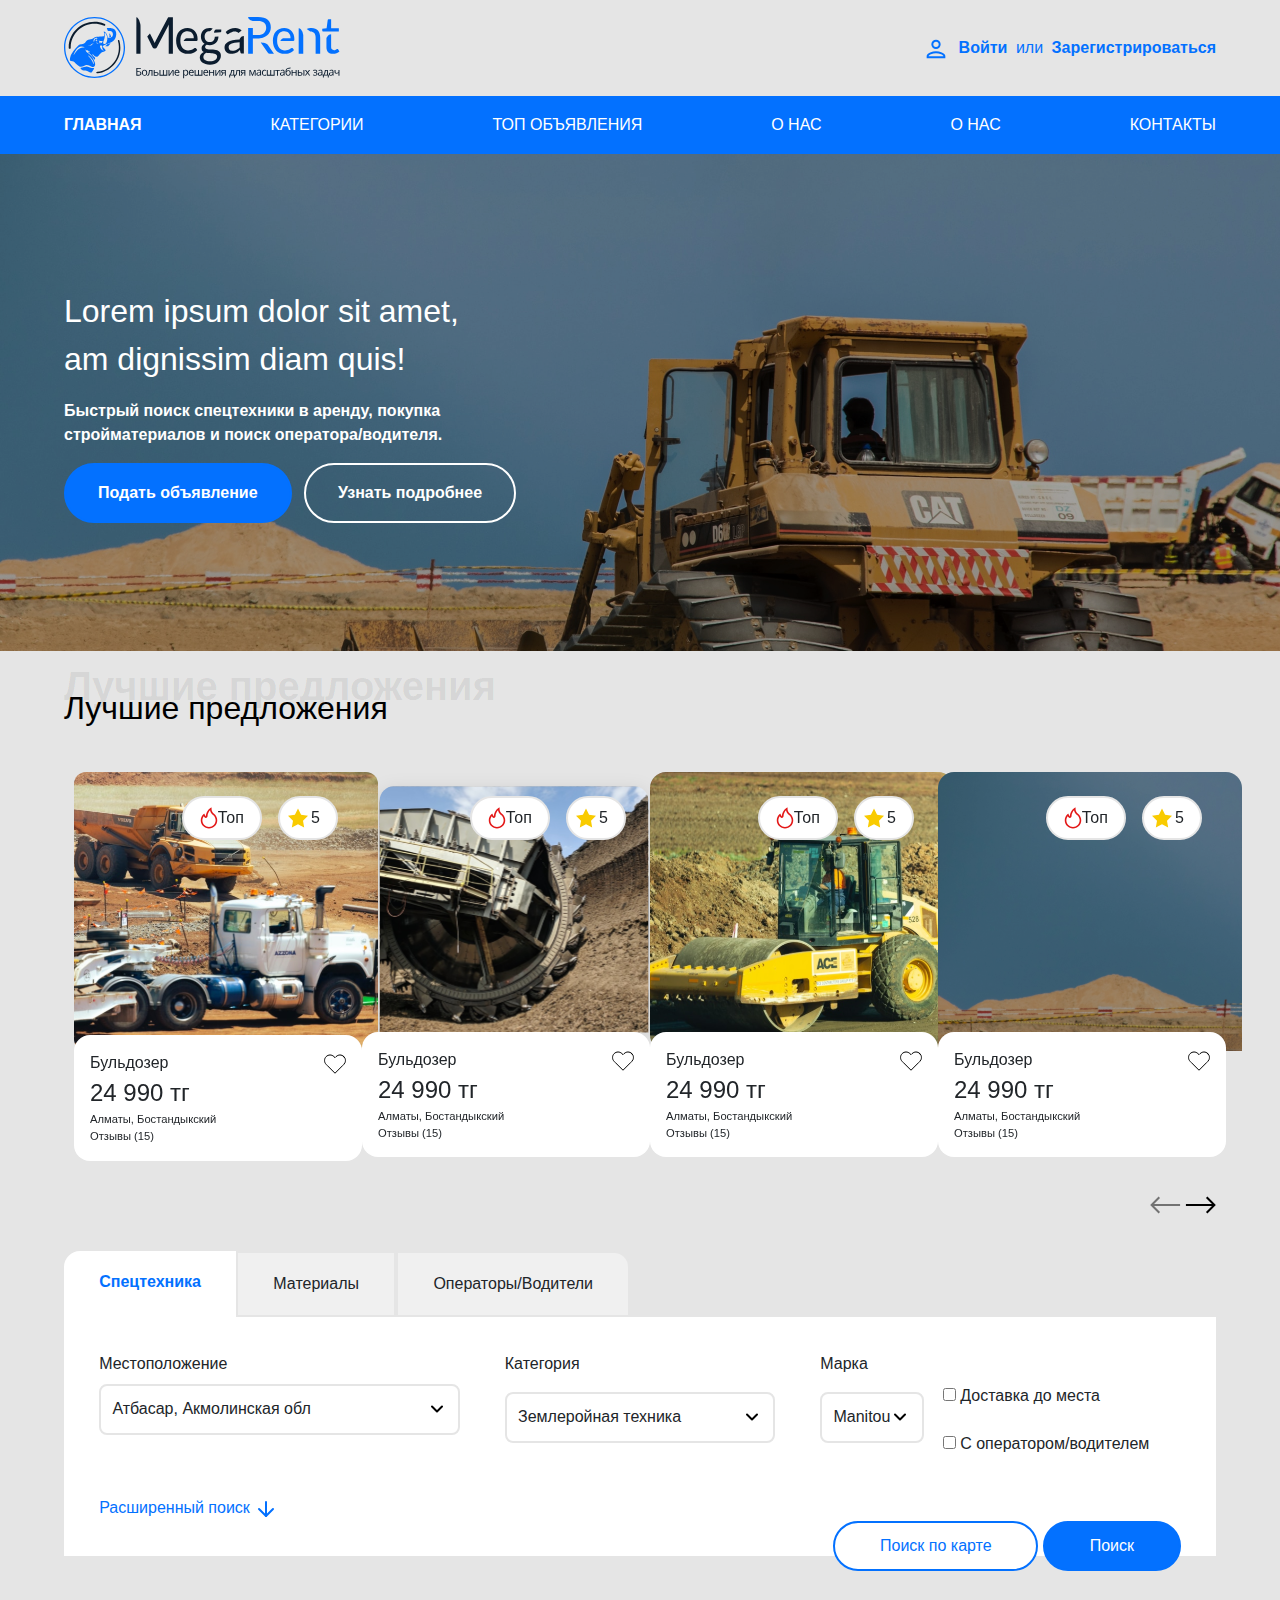
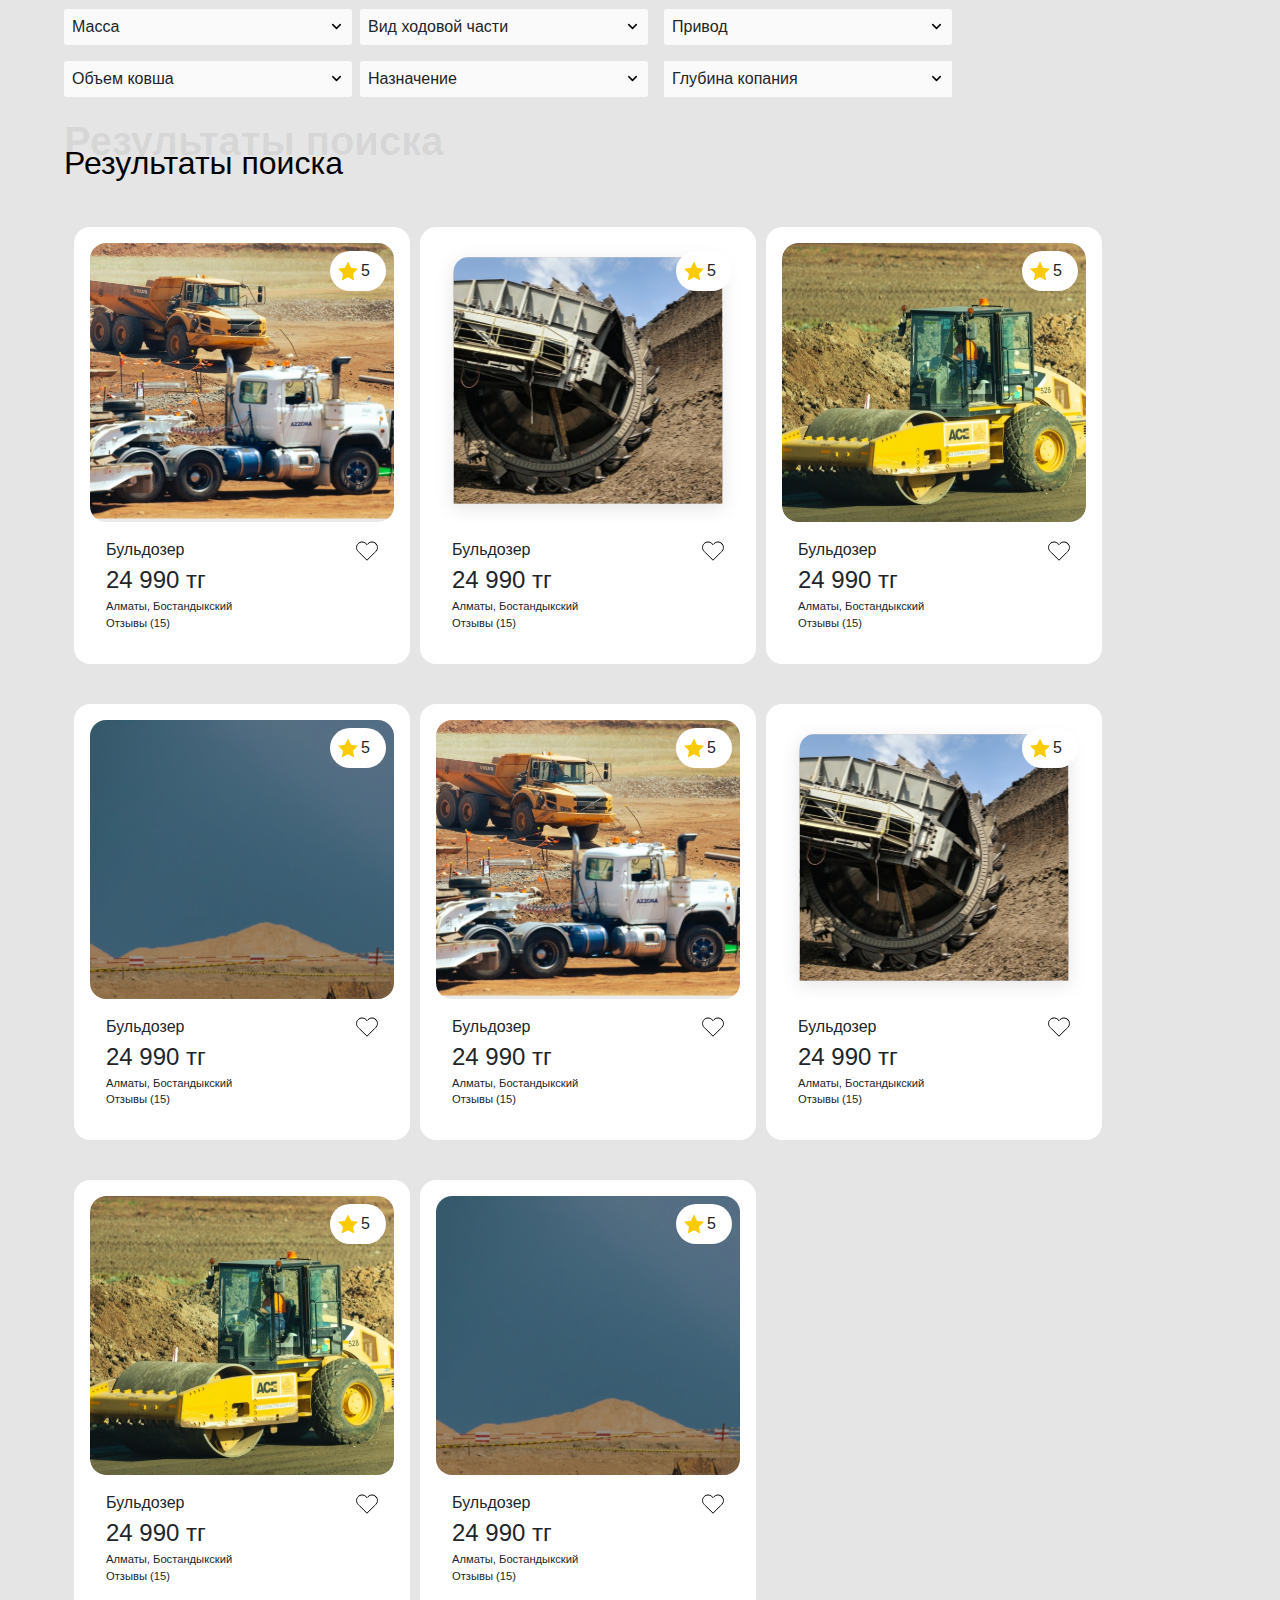
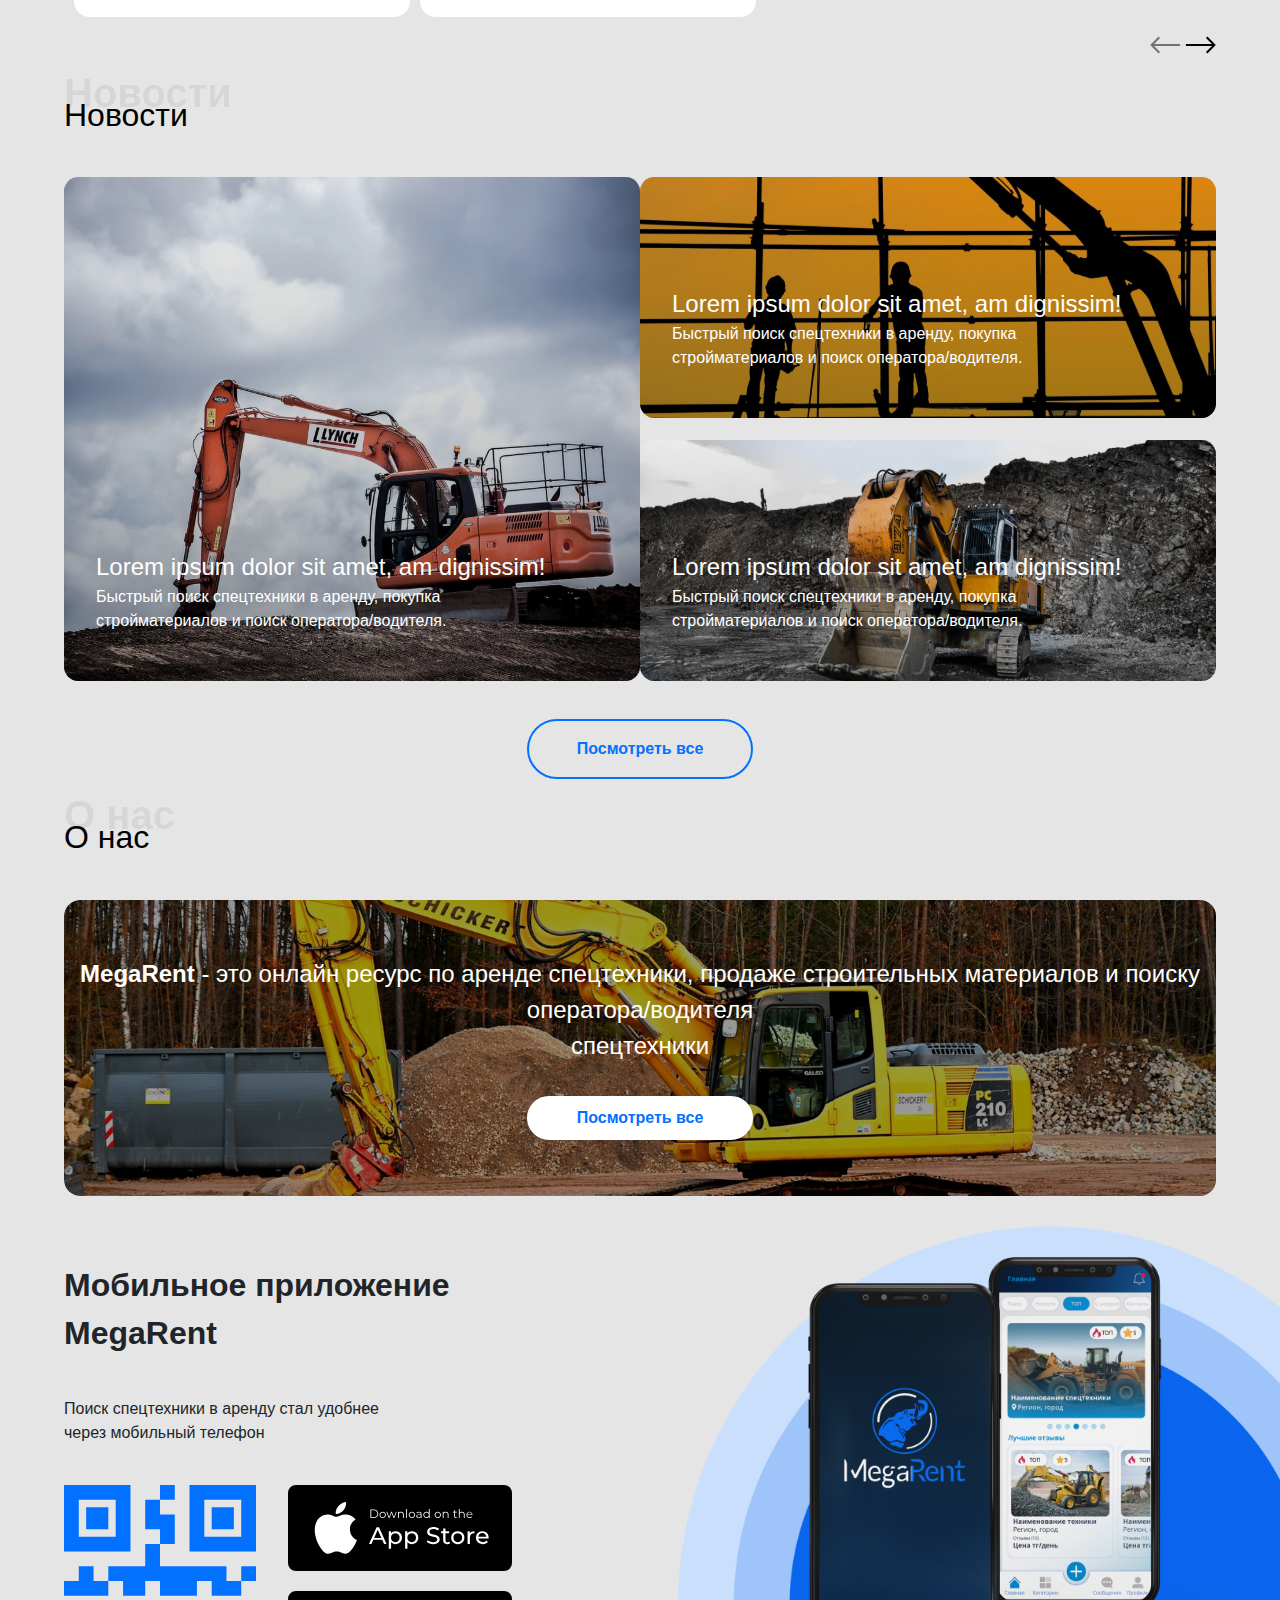
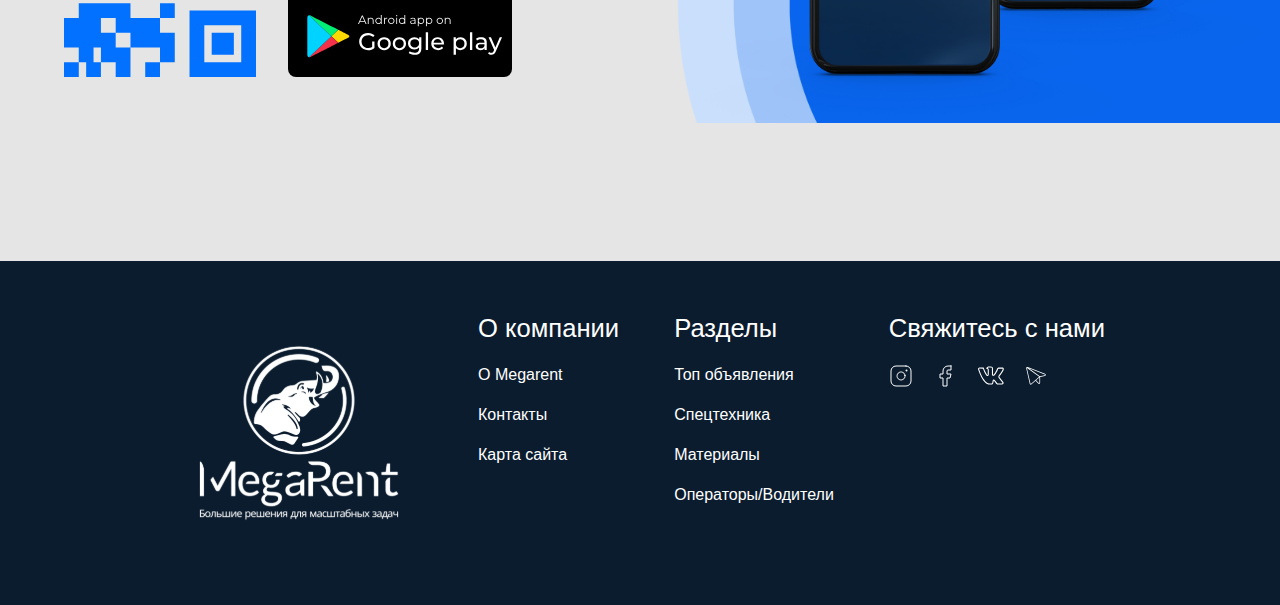
==== commit 47a134ce: "50%" ====
--- a/app/index.html
+++ b/app/index.html
@@ -1644,12 +1644,12 @@
                                 </div>
                             </div>
                         </div>
-                        <div
-                            class="mobile-app__bg"
-                            style="
-                                background-image: url('./img/mobile-app__bg.svg');
-                            "
-                        ></div>
+                        <div class="mobile-app__bg">
+                            <img
+                                src="img/MegaRent/t_megarent_app_mockup 1.png"
+                                alt=""
+                            />
+                        </div>
                     </div>
                 </div>
             </section>
--- a/app/css/style.min.css
+++ b/app/css/style.min.css
@@ -1,3 +1,5630 @@
+/*! normalize.css v8.0.1 | MIT License | github.com/necolas/normalize.css */
+
+html{
+  line-height:1.15;
+  -webkit-text-size-adjust:100%
+}
+
+body{
+  margin:0
+}
+
+main{
+  display:block
+}
+
+h1{
+  font-size:2em;
+  margin:0.67em 0
+}
+
+hr{
+  box-sizing:content-box;
+  height:0;
+  overflow:visible
+}
+
+pre{
+  font-family:monospace, monospace;
+  font-size:1em
+}
+
+a{
+  background-color:transparent
+}
+
+abbr[title]{
+  border-bottom:none;
+  text-decoration:underline;
+  -webkit-text-decoration:underline dotted;
+  text-decoration:underline dotted
+}
+
+b,strong{
+  font-weight:bolder
+}
+
+code,kbd,samp{
+  font-family:monospace, monospace;
+  font-size:1em
+}
+
+small{
+  font-size:80%
+}
+
+sub,sup{
+  font-size:75%;
+  line-height:0;
+  position:relative;
+  vertical-align:baseline
+}
+
+sub{
+  bottom:-0.25em
+}
+
+sup{
+  top:-0.5em
+}
+
+img{
+  border-style:none
+}
+
+button,input,optgroup,select,textarea{
+  font-family:inherit;
+  font-size:100%;
+  line-height:1.15;
+  margin:0
+}
+
+button,input{
+  overflow:visible
+}
+
+button,select{
+  text-transform:none
+}
+
+button,[type="button"],[type="reset"],[type="submit"]{
+  -webkit-appearance:button
+}
+
+button::-moz-focus-inner,[type="button"]::-moz-focus-inner,[type="reset"]::-moz-focus-inner,[type="submit"]::-moz-focus-inner{
+  border-style:none;
+  padding:0
+}
+
+button:-moz-focusring,[type="button"]:-moz-focusring,[type="reset"]:-moz-focusring,[type="submit"]:-moz-focusring{
+  outline:1px dotted ButtonText
+}
+
+fieldset{
+  padding:0.35em 0.75em 0.625em
+}
+
+legend{
+  box-sizing:border-box;
+  color:inherit;
+  display:table;
+  max-width:100%;
+  padding:0;
+  white-space:normal
+}
+
+progress{
+  vertical-align:baseline
+}
+
+textarea{
+  overflow:auto
+}
+
+[type="checkbox"],[type="radio"]{
+  box-sizing:border-box;
+  padding:0
+}
+
+[type="number"]::-webkit-inner-spin-button,[type="number"]::-webkit-outer-spin-button{
+  height:auto
+}
+
+[type="search"]{
+  -webkit-appearance:textfield;
+  outline-offset:-2px
+}
+
+[type="search"]::-webkit-search-decoration{
+  -webkit-appearance:none
+}
+
+::-webkit-file-upload-button{
+  -webkit-appearance:button;
+  font:inherit
+}
+
+details{
+  display:block
+}
+
+summary{
+  display:list-item
+}
+
+template{
+  display:none
+}
+
+[hidden]{
+  display:none
+}
+
+.slick-slider{
+  position:relative;
+  display:block;
+  box-sizing:border-box;
+  -webkit-user-select:none;
+  -moz-user-select:none;
+  -ms-user-select:none;
+  user-select:none;
+  -webkit-touch-callout:none;
+  -khtml-user-select:none;
+  touch-action:pan-y;
+  -webkit-tap-highlight-color:transparent
+}
+
+.slick-list{
+  position:relative;
+  display:block;
+  overflow:hidden;
+  margin:0;
+  padding:0
+}
+
+.slick-list:focus{
+  outline:none
+}
+
+.slick-list.dragging{
+  cursor:pointer;
+  cursor:hand
+}
+
+.slick-slider .slick-track,.slick-slider .slick-list{
+  transform:translate3d(0, 0, 0)
+}
+
+.slick-track{
+  position:relative;
+  top:0;
+  left:0;
+  display:block;
+  margin-left:auto;
+  margin-right:auto
+}
+
+.slick-track:before,.slick-track:after{
+  display:table;
+  content:''
+}
+
+.slick-track:after{
+  clear:both
+}
+
+.slick-loading .slick-track{
+  visibility:hidden
+}
+
+.slick-slide{
+  display:none;
+  float:left;
+  height:100%;
+  min-height:1px
+}
+
+[dir='rtl'] .slick-slide{
+  float:right
+}
+
+.slick-slide img{
+  display:block
+}
+
+.slick-slide.slick-loading img{
+  display:none
+}
+
+.slick-slide.dragging img{
+  pointer-events:none
+}
+
+.slick-initialized .slick-slide{
+  display:block
+}
+
+.slick-loading .slick-slide{
+  visibility:hidden
+}
+
+.slick-vertical .slick-slide{
+  display:block;
+  height:auto;
+  border:1px solid transparent
+}
+
+.slick-arrow.slick-hidden{
+  display:none
+}
+
+/*!
+ * Bootstrap Reboot v4.6.0 (https://getbootstrap.com/)
+ * Copyright 2011-2021 The Bootstrap Authors
+ * Copyright 2011-2021 Twitter, Inc.
+ * Licensed under MIT (https://github.com/twbs/bootstrap/blob/main/LICENSE)
+ * Forked from Normalize.css, licensed MIT (https://github.com/necolas/normalize.css/blob/master/LICENSE.md)
+ */
+
+*,::after,::before{
+  box-sizing:border-box
+}
+
+html{
+  font-family:sans-serif;
+  line-height:1.15;
+  -webkit-text-size-adjust:100%;
+  -webkit-tap-highlight-color:transparent
+}
+
+article,aside,figcaption,figure,footer,header,hgroup,main,nav,section{
+  display:block
+}
+
+body{
+  margin:0;
+  font-family:-apple-system,BlinkMacSystemFont,"Segoe UI",Roboto,"Helvetica Neue",Arial,"Noto Sans","Liberation Sans",sans-serif,"Apple Color Emoji","Segoe UI Emoji","Segoe UI Symbol","Noto Color Emoji";
+  font-size:1rem;
+  font-weight:400;
+  line-height:1.5;
+  color:#212529;
+  text-align:left;
+  background-color:#fff
+}
+
+[tabindex="-1"]:focus:not(:focus-visible){
+  outline:0 !important
+}
+
+hr{
+  box-sizing:content-box;
+  height:0;
+  overflow:visible
+}
+
+h1,h2,h3,h4,h5,h6{
+  margin-top:0;
+  margin-bottom:.5rem
+}
+
+p{
+  margin-top:0;
+  margin-bottom:1rem
+}
+
+abbr[data-original-title],abbr[title]{
+  text-decoration:underline;
+  -webkit-text-decoration:underline dotted;
+  text-decoration:underline dotted;
+  cursor:help;
+  border-bottom:0;
+  -webkit-text-decoration-skip-ink:none;
+  text-decoration-skip-ink:none
+}
+
+address{
+  margin-bottom:1rem;
+  font-style:normal;
+  line-height:inherit
+}
+
+dl,ol,ul{
+  margin-top:0;
+  margin-bottom:1rem
+}
+
+ol ol,ol ul,ul ol,ul ul{
+  margin-bottom:0
+}
+
+dt{
+  font-weight:700
+}
+
+dd{
+  margin-bottom:.5rem;
+  margin-left:0
+}
+
+blockquote{
+  margin:0 0 1rem
+}
+
+b,strong{
+  font-weight:bolder
+}
+
+small{
+  font-size:80%
+}
+
+sub,sup{
+  position:relative;
+  font-size:75%;
+  line-height:0;
+  vertical-align:baseline
+}
+
+sub{
+  bottom:-.25em
+}
+
+sup{
+  top:-.5em
+}
+
+a{
+  color:#007bff;
+  text-decoration:none;
+  background-color:transparent
+}
+
+a:hover{
+  color:#0056b3;
+  text-decoration:underline
+}
+
+a:not([href]):not([class]){
+  color:inherit;
+  text-decoration:none
+}
+
+a:not([href]):not([class]):hover{
+  color:inherit;
+  text-decoration:none
+}
+
+code,kbd,pre,samp{
+  font-family:SFMono-Regular,Menlo,Monaco,Consolas,"Liberation Mono","Courier New",monospace;
+  font-size:1em
+}
+
+pre{
+  margin-top:0;
+  margin-bottom:1rem;
+  overflow:auto;
+  -ms-overflow-style:scrollbar
+}
+
+figure{
+  margin:0 0 1rem
+}
+
+img{
+  vertical-align:middle;
+  border-style:none
+}
+
+svg{
+  overflow:hidden;
+  vertical-align:middle
+}
+
+table{
+  border-collapse:collapse
+}
+
+caption{
+  padding-top:.75rem;
+  padding-bottom:.75rem;
+  color:#6c757d;
+  text-align:left;
+  caption-side:bottom
+}
+
+th{
+  text-align:inherit;
+  text-align:-webkit-match-parent
+}
+
+label{
+  display:inline-block;
+  margin-bottom:.5rem
+}
+
+button{
+  border-radius:0
+}
+
+button:focus:not(:focus-visible){
+  outline:0
+}
+
+button,input,optgroup,select,textarea{
+  margin:0;
+  font-family:inherit;
+  font-size:inherit;
+  line-height:inherit
+}
+
+button,input{
+  overflow:visible
+}
+
+button,select{
+  text-transform:none
+}
+
+[role=button]{
+  cursor:pointer
+}
+
+select{
+  word-wrap:normal
+}
+
+[type=button],[type=reset],[type=submit],button{
+  -webkit-appearance:button
+}
+
+[type=button]:not(:disabled),[type=reset]:not(:disabled),[type=submit]:not(:disabled),button:not(:disabled){
+  cursor:pointer
+}
+
+[type=button]::-moz-focus-inner,[type=reset]::-moz-focus-inner,[type=submit]::-moz-focus-inner,button::-moz-focus-inner{
+  padding:0;
+  border-style:none
+}
+
+input[type=checkbox],input[type=radio]{
+  box-sizing:border-box;
+  padding:0
+}
+
+textarea{
+  overflow:auto;
+  resize:vertical
+}
+
+fieldset{
+  min-width:0;
+  padding:0;
+  margin:0;
+  border:0
+}
+
+legend{
+  display:block;
+  width:100%;
+  max-width:100%;
+  padding:0;
+  margin-bottom:.5rem;
+  font-size:1.5rem;
+  line-height:inherit;
+  color:inherit;
+  white-space:normal
+}
+
+progress{
+  vertical-align:baseline
+}
+
+[type=number]::-webkit-inner-spin-button,[type=number]::-webkit-outer-spin-button{
+  height:auto
+}
+
+[type=search]{
+  outline-offset:-2px;
+  -webkit-appearance:none
+}
+
+[type=search]::-webkit-search-decoration{
+  -webkit-appearance:none
+}
+
+::-webkit-file-upload-button{
+  font:inherit;
+  -webkit-appearance:button
+}
+
+output{
+  display:inline-block
+}
+
+summary{
+  display:list-item;
+  cursor:pointer
+}
+
+template{
+  display:none
+}
+
+[hidden]{
+  display:none !important
+}
+
+/*!
+ * Bootstrap Grid v4.6.0 (https://getbootstrap.com/)
+ * Copyright 2011-2021 The Bootstrap Authors
+ * Copyright 2011-2021 Twitter, Inc.
+ * Licensed under MIT (https://github.com/twbs/bootstrap/blob/main/LICENSE)
+ */
+
+html{
+  box-sizing:border-box;
+  -ms-overflow-style:scrollbar
+}
+
+*,::after,::before{
+  box-sizing:inherit
+}
+
+.container,.container-fluid,.container-lg,.container-md,.container-sm,.container-xl{
+  width:100%;
+  padding-right:15px;
+  padding-left:15px;
+  margin-right:auto;
+  margin-left:auto
+}
+
+@media (min-width: 576px){
+  .container,.container-sm{
+    max-width:540px
+  }
+}
+
+@media (min-width: 768px){
+  .container,.container-md,.container-sm{
+    max-width:720px
+  }
+}
+
+@media (min-width: 992px){
+  .container,.container-lg,.container-md,.container-sm{
+    max-width:960px
+  }
+}
+
+@media (min-width: 1200px){
+  .container,.container-lg,.container-md,.container-sm,.container-xl{
+    max-width:1140px
+  }
+}
+
+.row{
+  display:flex;
+  flex-wrap:wrap;
+  margin-right:-15px;
+  margin-left:-15px
+}
+
+.no-gutters{
+  margin-right:0;
+  margin-left:0
+}
+
+.no-gutters>.col,.no-gutters>[class*=col-]{
+  padding-right:0;
+  padding-left:0
+}
+
+.col,.col-1,.col-10,.col-11,.col-12,.col-2,.col-3,.col-4,.col-5,.col-6,.col-7,.col-8,.col-9,.col-auto,.col-lg,.col-lg-1,.col-lg-10,.col-lg-11,.col-lg-12,.col-lg-2,.col-lg-3,.col-lg-4,.col-lg-5,.col-lg-6,.col-lg-7,.col-lg-8,.col-lg-9,.col-lg-auto,.col-md,.col-md-1,.col-md-10,.col-md-11,.col-md-12,.col-md-2,.col-md-3,.col-md-4,.col-md-5,.col-md-6,.col-md-7,.col-md-8,.col-md-9,.col-md-auto,.col-sm,.col-sm-1,.col-sm-10,.col-sm-11,.col-sm-12,.col-sm-2,.col-sm-3,.col-sm-4,.col-sm-5,.col-sm-6,.col-sm-7,.col-sm-8,.col-sm-9,.col-sm-auto,.col-xl,.col-xl-1,.col-xl-10,.col-xl-11,.col-xl-12,.col-xl-2,.col-xl-3,.col-xl-4,.col-xl-5,.col-xl-6,.col-xl-7,.col-xl-8,.col-xl-9,.col-xl-auto{
+  position:relative;
+  width:100%;
+  padding-right:15px;
+  padding-left:15px
+}
+
+.col{
+  flex-basis:0;
+  flex-grow:1;
+  max-width:100%
+}
+
+.row-cols-1>*{
+  flex:0 0 100%;
+  max-width:100%
+}
+
+.row-cols-2>*{
+  flex:0 0 50%;
+  max-width:50%
+}
+
+.row-cols-3>*{
+  flex:0 0 33.333333%;
+  max-width:33.333333%
+}
+
+.row-cols-4>*{
+  flex:0 0 25%;
+  max-width:25%
+}
+
+.row-cols-5>*{
+  flex:0 0 20%;
+  max-width:20%
+}
+
+.row-cols-6>*{
+  flex:0 0 16.666667%;
+  max-width:16.666667%
+}
+
+.col-auto{
+  flex:0 0 auto;
+  width:auto;
+  max-width:100%
+}
+
+.col-1{
+  flex:0 0 8.333333%;
+  max-width:8.333333%
+}
+
+.col-2{
+  flex:0 0 16.666667%;
+  max-width:16.666667%
+}
+
+.col-3{
+  flex:0 0 25%;
+  max-width:25%
+}
+
+.col-4{
+  flex:0 0 33.333333%;
+  max-width:33.333333%
+}
+
+.col-5{
+  flex:0 0 41.666667%;
+  max-width:41.666667%
+}
+
+.col-6{
+  flex:0 0 50%;
+  max-width:50%
+}
+
+.col-7{
+  flex:0 0 58.333333%;
+  max-width:58.333333%
+}
+
+.col-8{
+  flex:0 0 66.666667%;
+  max-width:66.666667%
+}
+
+.col-9{
+  flex:0 0 75%;
+  max-width:75%
+}
+
+.col-10{
+  flex:0 0 83.333333%;
+  max-width:83.333333%
+}
+
+.col-11{
+  flex:0 0 91.666667%;
+  max-width:91.666667%
+}
+
+.col-12{
+  flex:0 0 100%;
+  max-width:100%
+}
+
+.order-first{
+  order:-1
+}
+
+.order-last{
+  order:13
+}
+
+.order-0{
+  order:0
+}
+
+.order-1{
+  order:1
+}
+
+.order-2{
+  order:2
+}
+
+.order-3{
+  order:3
+}
+
+.order-4{
+  order:4
+}
+
+.order-5{
+  order:5
+}
+
+.order-6{
+  order:6
+}
+
+.order-7{
+  order:7
+}
+
+.order-8{
+  order:8
+}
+
+.order-9{
+  order:9
+}
+
+.order-10{
+  order:10
+}
+
+.order-11{
+  order:11
+}
+
+.order-12{
+  order:12
+}
+
+.offset-1{
+  margin-left:8.333333%
+}
+
+.offset-2{
+  margin-left:16.666667%
+}
+
+.offset-3{
+  margin-left:25%
+}
+
+.offset-4{
+  margin-left:33.333333%
+}
+
+.offset-5{
+  margin-left:41.666667%
+}
+
+.offset-6{
+  margin-left:50%
+}
+
+.offset-7{
+  margin-left:58.333333%
+}
+
+.offset-8{
+  margin-left:66.666667%
+}
+
+.offset-9{
+  margin-left:75%
+}
+
+.offset-10{
+  margin-left:83.333333%
+}
+
+.offset-11{
+  margin-left:91.666667%
+}
+
+@media (min-width: 576px){
+  .col-sm{
+    flex-basis:0;
+    flex-grow:1;
+    max-width:100%
+  }
+
+  .row-cols-sm-1>*{
+    flex:0 0 100%;
+    max-width:100%
+  }
+
+  .row-cols-sm-2>*{
+    flex:0 0 50%;
+    max-width:50%
+  }
+
+  .row-cols-sm-3>*{
+    flex:0 0 33.333333%;
+    max-width:33.333333%
+  }
+
+  .row-cols-sm-4>*{
+    flex:0 0 25%;
+    max-width:25%
+  }
+
+  .row-cols-sm-5>*{
+    flex:0 0 20%;
+    max-width:20%
+  }
+
+  .row-cols-sm-6>*{
+    flex:0 0 16.666667%;
+    max-width:16.666667%
+  }
+
+  .col-sm-auto{
+    flex:0 0 auto;
+    width:auto;
+    max-width:100%
+  }
+
+  .col-sm-1{
+    flex:0 0 8.333333%;
+    max-width:8.333333%
+  }
+
+  .col-sm-2{
+    flex:0 0 16.666667%;
+    max-width:16.666667%
+  }
+
+  .col-sm-3{
+    flex:0 0 25%;
+    max-width:25%
+  }
+
+  .col-sm-4{
+    flex:0 0 33.333333%;
+    max-width:33.333333%
+  }
+
+  .col-sm-5{
+    flex:0 0 41.666667%;
+    max-width:41.666667%
+  }
+
+  .col-sm-6{
+    flex:0 0 50%;
+    max-width:50%
+  }
+
+  .col-sm-7{
+    flex:0 0 58.333333%;
+    max-width:58.333333%
+  }
+
+  .col-sm-8{
+    flex:0 0 66.666667%;
+    max-width:66.666667%
+  }
+
+  .col-sm-9{
+    flex:0 0 75%;
+    max-width:75%
+  }
+
+  .col-sm-10{
+    flex:0 0 83.333333%;
+    max-width:83.333333%
+  }
+
+  .col-sm-11{
+    flex:0 0 91.666667%;
+    max-width:91.666667%
+  }
+
+  .col-sm-12{
+    flex:0 0 100%;
+    max-width:100%
+  }
+
+  .order-sm-first{
+    order:-1
+  }
+
+  .order-sm-last{
+    order:13
+  }
+
+  .order-sm-0{
+    order:0
+  }
+
+  .order-sm-1{
+    order:1
+  }
+
+  .order-sm-2{
+    order:2
+  }
+
+  .order-sm-3{
+    order:3
+  }
+
+  .order-sm-4{
+    order:4
+  }
+
+  .order-sm-5{
+    order:5
+  }
+
+  .order-sm-6{
+    order:6
+  }
+
+  .order-sm-7{
+    order:7
+  }
+
+  .order-sm-8{
+    order:8
+  }
+
+  .order-sm-9{
+    order:9
+  }
+
+  .order-sm-10{
+    order:10
+  }
+
+  .order-sm-11{
+    order:11
+  }
+
+  .order-sm-12{
+    order:12
+  }
+
+  .offset-sm-0{
+    margin-left:0
+  }
+
+  .offset-sm-1{
+    margin-left:8.333333%
+  }
+
+  .offset-sm-2{
+    margin-left:16.666667%
+  }
+
+  .offset-sm-3{
+    margin-left:25%
+  }
+
+  .offset-sm-4{
+    margin-left:33.333333%
+  }
+
+  .offset-sm-5{
+    margin-left:41.666667%
+  }
+
+  .offset-sm-6{
+    margin-left:50%
+  }
+
+  .offset-sm-7{
+    margin-left:58.333333%
+  }
+
+  .offset-sm-8{
+    margin-left:66.666667%
+  }
+
+  .offset-sm-9{
+    margin-left:75%
+  }
+
+  .offset-sm-10{
+    margin-left:83.333333%
+  }
+
+  .offset-sm-11{
+    margin-left:91.666667%
+  }
+}
+
+@media (min-width: 768px){
+  .col-md{
+    flex-basis:0;
+    flex-grow:1;
+    max-width:100%
+  }
+
+  .row-cols-md-1>*{
+    flex:0 0 100%;
+    max-width:100%
+  }
+
+  .row-cols-md-2>*{
+    flex:0 0 50%;
+    max-width:50%
+  }
+
+  .row-cols-md-3>*{
+    flex:0 0 33.333333%;
+    max-width:33.333333%
+  }
+
+  .row-cols-md-4>*{
+    flex:0 0 25%;
+    max-width:25%
+  }
+
+  .row-cols-md-5>*{
+    flex:0 0 20%;
+    max-width:20%
+  }
+
+  .row-cols-md-6>*{
+    flex:0 0 16.666667%;
+    max-width:16.666667%
+  }
+
+  .col-md-auto{
+    flex:0 0 auto;
+    width:auto;
+    max-width:100%
+  }
+
+  .col-md-1{
+    flex:0 0 8.333333%;
+    max-width:8.333333%
+  }
+
+  .col-md-2{
+    flex:0 0 16.666667%;
+    max-width:16.666667%
+  }
+
+  .col-md-3{
+    flex:0 0 25%;
+    max-width:25%
+  }
+
+  .col-md-4{
+    flex:0 0 33.333333%;
+    max-width:33.333333%
+  }
+
+  .col-md-5{
+    flex:0 0 41.666667%;
+    max-width:41.666667%
+  }
+
+  .col-md-6{
+    flex:0 0 50%;
+    max-width:50%
+  }
+
+  .col-md-7{
+    flex:0 0 58.333333%;
+    max-width:58.333333%
+  }
+
+  .col-md-8{
+    flex:0 0 66.666667%;
+    max-width:66.666667%
+  }
+
+  .col-md-9{
+    flex:0 0 75%;
+    max-width:75%
+  }
+
+  .col-md-10{
+    flex:0 0 83.333333%;
+    max-width:83.333333%
+  }
+
+  .col-md-11{
+    flex:0 0 91.666667%;
+    max-width:91.666667%
+  }
+
+  .col-md-12{
+    flex:0 0 100%;
+    max-width:100%
+  }
+
+  .order-md-first{
+    order:-1
+  }
+
+  .order-md-last{
+    order:13
+  }
+
+  .order-md-0{
+    order:0
+  }
+
+  .order-md-1{
+    order:1
+  }
+
+  .order-md-2{
+    order:2
+  }
+
+  .order-md-3{
+    order:3
+  }
+
+  .order-md-4{
+    order:4
+  }
+
+  .order-md-5{
+    order:5
+  }
+
+  .order-md-6{
+    order:6
+  }
+
+  .order-md-7{
+    order:7
+  }
+
+  .order-md-8{
+    order:8
+  }
+
+  .order-md-9{
+    order:9
+  }
+
+  .order-md-10{
+    order:10
+  }
+
+  .order-md-11{
+    order:11
+  }
+
+  .order-md-12{
+    order:12
+  }
+
+  .offset-md-0{
+    margin-left:0
+  }
+
+  .offset-md-1{
+    margin-left:8.333333%
+  }
+
+  .offset-md-2{
+    margin-left:16.666667%
+  }
+
+  .offset-md-3{
+    margin-left:25%
+  }
+
+  .offset-md-4{
+    margin-left:33.333333%
+  }
+
+  .offset-md-5{
+    margin-left:41.666667%
+  }
+
+  .offset-md-6{
+    margin-left:50%
+  }
+
+  .offset-md-7{
+    margin-left:58.333333%
+  }
+
+  .offset-md-8{
+    margin-left:66.666667%
+  }
+
+  .offset-md-9{
+    margin-left:75%
+  }
+
+  .offset-md-10{
+    margin-left:83.333333%
+  }
+
+  .offset-md-11{
+    margin-left:91.666667%
+  }
+}
+
+@media (min-width: 992px){
+  .col-lg{
+    flex-basis:0;
+    flex-grow:1;
+    max-width:100%
+  }
+
+  .row-cols-lg-1>*{
+    flex:0 0 100%;
+    max-width:100%
+  }
+
+  .row-cols-lg-2>*{
+    flex:0 0 50%;
+    max-width:50%
+  }
+
+  .row-cols-lg-3>*{
+    flex:0 0 33.333333%;
+    max-width:33.333333%
+  }
+
+  .row-cols-lg-4>*{
+    flex:0 0 25%;
+    max-width:25%
+  }
+
+  .row-cols-lg-5>*{
+    flex:0 0 20%;
+    max-width:20%
+  }
+
+  .row-cols-lg-6>*{
+    flex:0 0 16.666667%;
+    max-width:16.666667%
+  }
+
+  .col-lg-auto{
+    flex:0 0 auto;
+    width:auto;
+    max-width:100%
+  }
+
+  .col-lg-1{
+    flex:0 0 8.333333%;
+    max-width:8.333333%
+  }
+
+  .col-lg-2{
+    flex:0 0 16.666667%;
+    max-width:16.666667%
+  }
+
+  .col-lg-3{
+    flex:0 0 25%;
+    max-width:25%
+  }
+
+  .col-lg-4{
+    flex:0 0 33.333333%;
+    max-width:33.333333%
+  }
+
+  .col-lg-5{
+    flex:0 0 41.666667%;
+    max-width:41.666667%
+  }
+
+  .col-lg-6{
+    flex:0 0 50%;
+    max-width:50%
+  }
+
+  .col-lg-7{
+    flex:0 0 58.333333%;
+    max-width:58.333333%
+  }
+
+  .col-lg-8{
+    flex:0 0 66.666667%;
+    max-width:66.666667%
+  }
+
+  .col-lg-9{
+    flex:0 0 75%;
+    max-width:75%
+  }
+
+  .col-lg-10{
+    flex:0 0 83.333333%;
+    max-width:83.333333%
+  }
+
+  .col-lg-11{
+    flex:0 0 91.666667%;
+    max-width:91.666667%
+  }
+
+  .col-lg-12{
+    flex:0 0 100%;
+    max-width:100%
+  }
+
+  .order-lg-first{
+    order:-1
+  }
+
+  .order-lg-last{
+    order:13
+  }
+
+  .order-lg-0{
+    order:0
+  }
+
+  .order-lg-1{
+    order:1
+  }
+
+  .order-lg-2{
+    order:2
+  }
+
+  .order-lg-3{
+    order:3
+  }
+
+  .order-lg-4{
+    order:4
+  }
+
+  .order-lg-5{
+    order:5
+  }
+
+  .order-lg-6{
+    order:6
+  }
+
+  .order-lg-7{
+    order:7
+  }
+
+  .order-lg-8{
+    order:8
+  }
+
+  .order-lg-9{
+    order:9
+  }
+
+  .order-lg-10{
+    order:10
+  }
+
+  .order-lg-11{
+    order:11
+  }
+
+  .order-lg-12{
+    order:12
+  }
+
+  .offset-lg-0{
+    margin-left:0
+  }
+
+  .offset-lg-1{
+    margin-left:8.333333%
+  }
+
+  .offset-lg-2{
+    margin-left:16.666667%
+  }
+
+  .offset-lg-3{
+    margin-left:25%
+  }
+
+  .offset-lg-4{
+    margin-left:33.333333%
+  }
+
+  .offset-lg-5{
+    margin-left:41.666667%
+  }
+
+  .offset-lg-6{
+    margin-left:50%
+  }
+
+  .offset-lg-7{
+    margin-left:58.333333%
+  }
+
+  .offset-lg-8{
+    margin-left:66.666667%
+  }
+
+  .offset-lg-9{
+    margin-left:75%
+  }
+
+  .offset-lg-10{
+    margin-left:83.333333%
+  }
+
+  .offset-lg-11{
+    margin-left:91.666667%
+  }
+}
+
+@media (min-width: 1200px){
+  .col-xl{
+    flex-basis:0;
+    flex-grow:1;
+    max-width:100%
+  }
+
+  .row-cols-xl-1>*{
+    flex:0 0 100%;
+    max-width:100%
+  }
+
+  .row-cols-xl-2>*{
+    flex:0 0 50%;
+    max-width:50%
+  }
+
+  .row-cols-xl-3>*{
+    flex:0 0 33.333333%;
+    max-width:33.333333%
+  }
+
+  .row-cols-xl-4>*{
+    flex:0 0 25%;
+    max-width:25%
+  }
+
+  .row-cols-xl-5>*{
+    flex:0 0 20%;
+    max-width:20%
+  }
+
+  .row-cols-xl-6>*{
+    flex:0 0 16.666667%;
+    max-width:16.666667%
+  }
+
+  .col-xl-auto{
+    flex:0 0 auto;
+    width:auto;
+    max-width:100%
+  }
+
+  .col-xl-1{
+    flex:0 0 8.333333%;
+    max-width:8.333333%
+  }
+
+  .col-xl-2{
+    flex:0 0 16.666667%;
+    max-width:16.666667%
+  }
+
+  .col-xl-3{
+    flex:0 0 25%;
+    max-width:25%
+  }
+
+  .col-xl-4{
+    flex:0 0 33.333333%;
+    max-width:33.333333%
+  }
+
+  .col-xl-5{
+    flex:0 0 41.666667%;
+    max-width:41.666667%
+  }
+
+  .col-xl-6{
+    flex:0 0 50%;
+    max-width:50%
+  }
+
+  .col-xl-7{
+    flex:0 0 58.333333%;
+    max-width:58.333333%
+  }
+
+  .col-xl-8{
+    flex:0 0 66.666667%;
+    max-width:66.666667%
+  }
+
+  .col-xl-9{
+    flex:0 0 75%;
+    max-width:75%
+  }
+
+  .col-xl-10{
+    flex:0 0 83.333333%;
+    max-width:83.333333%
+  }
+
+  .col-xl-11{
+    flex:0 0 91.666667%;
+    max-width:91.666667%
+  }
+
+  .col-xl-12{
+    flex:0 0 100%;
+    max-width:100%
+  }
+
+  .order-xl-first{
+    order:-1
+  }
+
+  .order-xl-last{
+    order:13
+  }
+
+  .order-xl-0{
+    order:0
+  }
+
+  .order-xl-1{
+    order:1
+  }
+
+  .order-xl-2{
+    order:2
+  }
+
+  .order-xl-3{
+    order:3
+  }
+
+  .order-xl-4{
+    order:4
+  }
+
+  .order-xl-5{
+    order:5
+  }
+
+  .order-xl-6{
+    order:6
+  }
+
+  .order-xl-7{
+    order:7
+  }
+
+  .order-xl-8{
+    order:8
+  }
+
+  .order-xl-9{
+    order:9
+  }
+
+  .order-xl-10{
+    order:10
+  }
+
+  .order-xl-11{
+    order:11
+  }
+
+  .order-xl-12{
+    order:12
+  }
+
+  .offset-xl-0{
+    margin-left:0
+  }
+
+  .offset-xl-1{
+    margin-left:8.333333%
+  }
+
+  .offset-xl-2{
+    margin-left:16.666667%
+  }
+
+  .offset-xl-3{
+    margin-left:25%
+  }
+
+  .offset-xl-4{
+    margin-left:33.333333%
+  }
+
+  .offset-xl-5{
+    margin-left:41.666667%
+  }
+
+  .offset-xl-6{
+    margin-left:50%
+  }
+
+  .offset-xl-7{
+    margin-left:58.333333%
+  }
+
+  .offset-xl-8{
+    margin-left:66.666667%
+  }
+
+  .offset-xl-9{
+    margin-left:75%
+  }
+
+  .offset-xl-10{
+    margin-left:83.333333%
+  }
+
+  .offset-xl-11{
+    margin-left:91.666667%
+  }
+}
+
+.d-none{
+  display:none !important
+}
+
+.d-inline{
+  display:inline !important
+}
+
+.d-inline-block{
+  display:inline-block !important
+}
+
+.d-block{
+  display:block !important
+}
+
+.d-table{
+  display:table !important
+}
+
+.d-table-row{
+  display:table-row !important
+}
+
+.d-table-cell{
+  display:table-cell !important
+}
+
+.d-flex{
+  display:flex !important
+}
+
+.d-inline-flex{
+  display:inline-flex !important
+}
+
+@media (min-width: 576px){
+  .d-sm-none{
+    display:none !important
+  }
+
+  .d-sm-inline{
+    display:inline !important
+  }
+
+  .d-sm-inline-block{
+    display:inline-block !important
+  }
+
+  .d-sm-block{
+    display:block !important
+  }
+
+  .d-sm-table{
+    display:table !important
+  }
+
+  .d-sm-table-row{
+    display:table-row !important
+  }
+
+  .d-sm-table-cell{
+    display:table-cell !important
+  }
+
+  .d-sm-flex{
+    display:flex !important
+  }
+
+  .d-sm-inline-flex{
+    display:inline-flex !important
+  }
+}
+
+@media (min-width: 768px){
+  .d-md-none{
+    display:none !important
+  }
+
+  .d-md-inline{
+    display:inline !important
+  }
+
+  .d-md-inline-block{
+    display:inline-block !important
+  }
+
+  .d-md-block{
+    display:block !important
+  }
+
+  .d-md-table{
+    display:table !important
+  }
+
+  .d-md-table-row{
+    display:table-row !important
+  }
+
+  .d-md-table-cell{
+    display:table-cell !important
+  }
+
+  .d-md-flex{
+    display:flex !important
+  }
+
+  .d-md-inline-flex{
+    display:inline-flex !important
+  }
+}
+
+@media (min-width: 992px){
+  .d-lg-none{
+    display:none !important
+  }
+
+  .d-lg-inline{
+    display:inline !important
+  }
+
+  .d-lg-inline-block{
+    display:inline-block !important
+  }
+
+  .d-lg-block{
+    display:block !important
+  }
+
+  .d-lg-table{
+    display:table !important
+  }
+
+  .d-lg-table-row{
+    display:table-row !important
+  }
+
+  .d-lg-table-cell{
+    display:table-cell !important
+  }
+
+  .d-lg-flex{
+    display:flex !important
+  }
+
+  .d-lg-inline-flex{
+    display:inline-flex !important
+  }
+}
+
+@media (min-width: 1200px){
+  .d-xl-none{
+    display:none !important
+  }
+
+  .d-xl-inline{
+    display:inline !important
+  }
+
+  .d-xl-inline-block{
+    display:inline-block !important
+  }
+
+  .d-xl-block{
+    display:block !important
+  }
+
+  .d-xl-table{
+    display:table !important
+  }
+
+  .d-xl-table-row{
+    display:table-row !important
+  }
+
+  .d-xl-table-cell{
+    display:table-cell !important
+  }
+
+  .d-xl-flex{
+    display:flex !important
+  }
+
+  .d-xl-inline-flex{
+    display:inline-flex !important
+  }
+}
+
+@media print{
+  .d-print-none{
+    display:none !important
+  }
+
+  .d-print-inline{
+    display:inline !important
+  }
+
+  .d-print-inline-block{
+    display:inline-block !important
+  }
+
+  .d-print-block{
+    display:block !important
+  }
+
+  .d-print-table{
+    display:table !important
+  }
+
+  .d-print-table-row{
+    display:table-row !important
+  }
+
+  .d-print-table-cell{
+    display:table-cell !important
+  }
+
+  .d-print-flex{
+    display:flex !important
+  }
+
+  .d-print-inline-flex{
+    display:inline-flex !important
+  }
+}
+
+.flex-row{
+  flex-direction:row !important
+}
+
+.flex-column{
+  flex-direction:column !important
+}
+
+.flex-row-reverse{
+  flex-direction:row-reverse !important
+}
+
+.flex-column-reverse{
+  flex-direction:column-reverse !important
+}
+
+.flex-wrap{
+  flex-wrap:wrap !important
+}
+
+.flex-nowrap{
+  flex-wrap:nowrap !important
+}
+
+.flex-wrap-reverse{
+  flex-wrap:wrap-reverse !important
+}
+
+.flex-fill{
+  flex:1 1 auto !important
+}
+
+.flex-grow-0{
+  flex-grow:0 !important
+}
+
+.flex-grow-1{
+  flex-grow:1 !important
+}
+
+.flex-shrink-0{
+  flex-shrink:0 !important
+}
+
+.flex-shrink-1{
+  flex-shrink:1 !important
+}
+
+.justify-content-start{
+  justify-content:flex-start !important
+}
+
+.justify-content-end{
+  justify-content:flex-end !important
+}
+
+.justify-content-center{
+  justify-content:center !important
+}
+
+.justify-content-between{
+  justify-content:space-between !important
+}
+
+.justify-content-around{
+  justify-content:space-around !important
+}
+
+.align-items-start{
+  align-items:flex-start !important
+}
+
+.align-items-end{
+  align-items:flex-end !important
+}
+
+.align-items-center{
+  align-items:center !important
+}
+
+.align-items-baseline{
+  align-items:baseline !important
+}
+
+.align-items-stretch{
+  align-items:stretch !important
+}
+
+.align-content-start{
+  align-content:flex-start !important
+}
+
+.align-content-end{
+  align-content:flex-end !important
+}
+
+.align-content-center{
+  align-content:center !important
+}
+
+.align-content-between{
+  align-content:space-between !important
+}
+
+.align-content-around{
+  align-content:space-around !important
+}
+
+.align-content-stretch{
+  align-content:stretch !important
+}
+
+.align-self-auto{
+  align-self:auto !important
+}
+
+.align-self-start{
+  align-self:flex-start !important
+}
+
+.align-self-end{
+  align-self:flex-end !important
+}
+
+.align-self-center{
+  align-self:center !important
+}
+
+.align-self-baseline{
+  align-self:baseline !important
+}
+
+.align-self-stretch{
+  align-self:stretch !important
+}
+
+@media (min-width: 576px){
+  .flex-sm-row{
+    flex-direction:row !important
+  }
+
+  .flex-sm-column{
+    flex-direction:column !important
+  }
+
+  .flex-sm-row-reverse{
+    flex-direction:row-reverse !important
+  }
+
+  .flex-sm-column-reverse{
+    flex-direction:column-reverse !important
+  }
+
+  .flex-sm-wrap{
+    flex-wrap:wrap !important
+  }
+
+  .flex-sm-nowrap{
+    flex-wrap:nowrap !important
+  }
+
+  .flex-sm-wrap-reverse{
+    flex-wrap:wrap-reverse !important
+  }
+
+  .flex-sm-fill{
+    flex:1 1 auto !important
+  }
+
+  .flex-sm-grow-0{
+    flex-grow:0 !important
+  }
+
+  .flex-sm-grow-1{
+    flex-grow:1 !important
+  }
+
+  .flex-sm-shrink-0{
+    flex-shrink:0 !important
+  }
+
+  .flex-sm-shrink-1{
+    flex-shrink:1 !important
+  }
+
+  .justify-content-sm-start{
+    justify-content:flex-start !important
+  }
+
+  .justify-content-sm-end{
+    justify-content:flex-end !important
+  }
+
+  .justify-content-sm-center{
+    justify-content:center !important
+  }
+
+  .justify-content-sm-between{
+    justify-content:space-between !important
+  }
+
+  .justify-content-sm-around{
+    justify-content:space-around !important
+  }
+
+  .align-items-sm-start{
+    align-items:flex-start !important
+  }
+
+  .align-items-sm-end{
+    align-items:flex-end !important
+  }
+
+  .align-items-sm-center{
+    align-items:center !important
+  }
+
+  .align-items-sm-baseline{
+    align-items:baseline !important
+  }
+
+  .align-items-sm-stretch{
+    align-items:stretch !important
+  }
+
+  .align-content-sm-start{
+    align-content:flex-start !important
+  }
+
+  .align-content-sm-end{
+    align-content:flex-end !important
+  }
+
+  .align-content-sm-center{
+    align-content:center !important
+  }
+
+  .align-content-sm-between{
+    align-content:space-between !important
+  }
+
+  .align-content-sm-around{
+    align-content:space-around !important
+  }
+
+  .align-content-sm-stretch{
+    align-content:stretch !important
+  }
+
+  .align-self-sm-auto{
+    align-self:auto !important
+  }
+
+  .align-self-sm-start{
+    align-self:flex-start !important
+  }
+
+  .align-self-sm-end{
+    align-self:flex-end !important
+  }
+
+  .align-self-sm-center{
+    align-self:center !important
+  }
+
+  .align-self-sm-baseline{
+    align-self:baseline !important
+  }
+
+  .align-self-sm-stretch{
+    align-self:stretch !important
+  }
+}
+
+@media (min-width: 768px){
+  .flex-md-row{
+    flex-direction:row !important
+  }
+
+  .flex-md-column{
+    flex-direction:column !important
+  }
+
+  .flex-md-row-reverse{
+    flex-direction:row-reverse !important
+  }
+
+  .flex-md-column-reverse{
+    flex-direction:column-reverse !important
+  }
+
+  .flex-md-wrap{
+    flex-wrap:wrap !important
+  }
+
+  .flex-md-nowrap{
+    flex-wrap:nowrap !important
+  }
+
+  .flex-md-wrap-reverse{
+    flex-wrap:wrap-reverse !important
+  }
+
+  .flex-md-fill{
+    flex:1 1 auto !important
+  }
+
+  .flex-md-grow-0{
+    flex-grow:0 !important
+  }
+
+  .flex-md-grow-1{
+    flex-grow:1 !important
+  }
+
+  .flex-md-shrink-0{
+    flex-shrink:0 !important
+  }
+
+  .flex-md-shrink-1{
+    flex-shrink:1 !important
+  }
+
+  .justify-content-md-start{
+    justify-content:flex-start !important
+  }
+
+  .justify-content-md-end{
+    justify-content:flex-end !important
+  }
+
+  .justify-content-md-center{
+    justify-content:center !important
+  }
+
+  .justify-content-md-between{
+    justify-content:space-between !important
+  }
+
+  .justify-content-md-around{
+    justify-content:space-around !important
+  }
+
+  .align-items-md-start{
+    align-items:flex-start !important
+  }
+
+  .align-items-md-end{
+    align-items:flex-end !important
+  }
+
+  .align-items-md-center{
+    align-items:center !important
+  }
+
+  .align-items-md-baseline{
+    align-items:baseline !important
+  }
+
+  .align-items-md-stretch{
+    align-items:stretch !important
+  }
+
+  .align-content-md-start{
+    align-content:flex-start !important
+  }
+
+  .align-content-md-end{
+    align-content:flex-end !important
+  }
+
+  .align-content-md-center{
+    align-content:center !important
+  }
+
+  .align-content-md-between{
+    align-content:space-between !important
+  }
+
+  .align-content-md-around{
+    align-content:space-around !important
+  }
+
+  .align-content-md-stretch{
+    align-content:stretch !important
+  }
+
+  .align-self-md-auto{
+    align-self:auto !important
+  }
+
+  .align-self-md-start{
+    align-self:flex-start !important
+  }
+
+  .align-self-md-end{
+    align-self:flex-end !important
+  }
+
+  .align-self-md-center{
+    align-self:center !important
+  }
+
+  .align-self-md-baseline{
+    align-self:baseline !important
+  }
+
+  .align-self-md-stretch{
+    align-self:stretch !important
+  }
+}
+
+@media (min-width: 992px){
+  .flex-lg-row{
+    flex-direction:row !important
+  }
+
+  .flex-lg-column{
+    flex-direction:column !important
+  }
+
+  .flex-lg-row-reverse{
+    flex-direction:row-reverse !important
+  }
+
+  .flex-lg-column-reverse{
+    flex-direction:column-reverse !important
+  }
+
+  .flex-lg-wrap{
+    flex-wrap:wrap !important
+  }
+
+  .flex-lg-nowrap{
+    flex-wrap:nowrap !important
+  }
+
+  .flex-lg-wrap-reverse{
+    flex-wrap:wrap-reverse !important
+  }
+
+  .flex-lg-fill{
+    flex:1 1 auto !important
+  }
+
+  .flex-lg-grow-0{
+    flex-grow:0 !important
+  }
+
+  .flex-lg-grow-1{
+    flex-grow:1 !important
+  }
+
+  .flex-lg-shrink-0{
+    flex-shrink:0 !important
+  }
+
+  .flex-lg-shrink-1{
+    flex-shrink:1 !important
+  }
+
+  .justify-content-lg-start{
+    justify-content:flex-start !important
+  }
+
+  .justify-content-lg-end{
+    justify-content:flex-end !important
+  }
+
+  .justify-content-lg-center{
+    justify-content:center !important
+  }
+
+  .justify-content-lg-between{
+    justify-content:space-between !important
+  }
+
+  .justify-content-lg-around{
+    justify-content:space-around !important
+  }
+
+  .align-items-lg-start{
+    align-items:flex-start !important
+  }
+
+  .align-items-lg-end{
+    align-items:flex-end !important
+  }
+
+  .align-items-lg-center{
+    align-items:center !important
+  }
+
+  .align-items-lg-baseline{
+    align-items:baseline !important
+  }
+
+  .align-items-lg-stretch{
+    align-items:stretch !important
+  }
+
+  .align-content-lg-start{
+    align-content:flex-start !important
+  }
+
+  .align-content-lg-end{
+    align-content:flex-end !important
+  }
+
+  .align-content-lg-center{
+    align-content:center !important
+  }
+
+  .align-content-lg-between{
+    align-content:space-between !important
+  }
+
+  .align-content-lg-around{
+    align-content:space-around !important
+  }
+
+  .align-content-lg-stretch{
+    align-content:stretch !important
+  }
+
+  .align-self-lg-auto{
+    align-self:auto !important
+  }
+
+  .align-self-lg-start{
+    align-self:flex-start !important
+  }
+
+  .align-self-lg-end{
+    align-self:flex-end !important
+  }
+
+  .align-self-lg-center{
+    align-self:center !important
+  }
+
+  .align-self-lg-baseline{
+    align-self:baseline !important
+  }
+
+  .align-self-lg-stretch{
+    align-self:stretch !important
+  }
+}
+
+@media (min-width: 1200px){
+  .flex-xl-row{
+    flex-direction:row !important
+  }
+
+  .flex-xl-column{
+    flex-direction:column !important
+  }
+
+  .flex-xl-row-reverse{
+    flex-direction:row-reverse !important
+  }
+
+  .flex-xl-column-reverse{
+    flex-direction:column-reverse !important
+  }
+
+  .flex-xl-wrap{
+    flex-wrap:wrap !important
+  }
+
+  .flex-xl-nowrap{
+    flex-wrap:nowrap !important
+  }
+
+  .flex-xl-wrap-reverse{
+    flex-wrap:wrap-reverse !important
+  }
+
+  .flex-xl-fill{
+    flex:1 1 auto !important
+  }
+
+  .flex-xl-grow-0{
+    flex-grow:0 !important
+  }
+
+  .flex-xl-grow-1{
+    flex-grow:1 !important
+  }
+
+  .flex-xl-shrink-0{
+    flex-shrink:0 !important
+  }
+
+  .flex-xl-shrink-1{
+    flex-shrink:1 !important
+  }
+
+  .justify-content-xl-start{
+    justify-content:flex-start !important
+  }
+
+  .justify-content-xl-end{
+    justify-content:flex-end !important
+  }
+
+  .justify-content-xl-center{
+    justify-content:center !important
+  }
+
+  .justify-content-xl-between{
+    justify-content:space-between !important
+  }
+
+  .justify-content-xl-around{
+    justify-content:space-around !important
+  }
+
+  .align-items-xl-start{
+    align-items:flex-start !important
+  }
+
+  .align-items-xl-end{
+    align-items:flex-end !important
+  }
+
+  .align-items-xl-center{
+    align-items:center !important
+  }
+
+  .align-items-xl-baseline{
+    align-items:baseline !important
+  }
+
+  .align-items-xl-stretch{
+    align-items:stretch !important
+  }
+
+  .align-content-xl-start{
+    align-content:flex-start !important
+  }
+
+  .align-content-xl-end{
+    align-content:flex-end !important
+  }
+
+  .align-content-xl-center{
+    align-content:center !important
+  }
+
+  .align-content-xl-between{
+    align-content:space-between !important
+  }
+
+  .align-content-xl-around{
+    align-content:space-around !important
+  }
+
+  .align-content-xl-stretch{
+    align-content:stretch !important
+  }
+
+  .align-self-xl-auto{
+    align-self:auto !important
+  }
+
+  .align-self-xl-start{
+    align-self:flex-start !important
+  }
+
+  .align-self-xl-end{
+    align-self:flex-end !important
+  }
+
+  .align-self-xl-center{
+    align-self:center !important
+  }
+
+  .align-self-xl-baseline{
+    align-self:baseline !important
+  }
+
+  .align-self-xl-stretch{
+    align-self:stretch !important
+  }
+}
+
+.m-0{
+  margin:0 !important
+}
+
+.mt-0,.my-0{
+  margin-top:0 !important
+}
+
+.mr-0,.mx-0{
+  margin-right:0 !important
+}
+
+.mb-0,.my-0{
+  margin-bottom:0 !important
+}
+
+.ml-0,.mx-0{
+  margin-left:0 !important
+}
+
+.m-1{
+  margin:0.25rem !important
+}
+
+.mt-1,.my-1{
+  margin-top:0.25rem !important
+}
+
+.mr-1,.mx-1{
+  margin-right:0.25rem !important
+}
+
+.mb-1,.my-1{
+  margin-bottom:0.25rem !important
+}
+
+.ml-1,.mx-1{
+  margin-left:0.25rem !important
+}
+
+.m-2{
+  margin:0.5rem !important
+}
+
+.mt-2,.my-2{
+  margin-top:0.5rem !important
+}
+
+.mr-2,.mx-2{
+  margin-right:0.5rem !important
+}
+
+.mb-2,.my-2{
+  margin-bottom:0.5rem !important
+}
+
+.ml-2,.mx-2{
+  margin-left:0.5rem !important
+}
+
+.m-3{
+  margin:1rem !important
+}
+
+.mt-3,.my-3{
+  margin-top:1rem !important
+}
+
+.mr-3,.mx-3{
+  margin-right:1rem !important
+}
+
+.mb-3,.my-3{
+  margin-bottom:1rem !important
+}
+
+.ml-3,.mx-3{
+  margin-left:1rem !important
+}
+
+.m-4{
+  margin:1.5rem !important
+}
+
+.mt-4,.my-4{
+  margin-top:1.5rem !important
+}
+
+.mr-4,.mx-4{
+  margin-right:1.5rem !important
+}
+
+.mb-4,.my-4{
+  margin-bottom:1.5rem !important
+}
+
+.ml-4,.mx-4{
+  margin-left:1.5rem !important
+}
+
+.m-5{
+  margin:3rem !important
+}
+
+.mt-5,.my-5{
+  margin-top:3rem !important
+}
+
+.mr-5,.mx-5{
+  margin-right:3rem !important
+}
+
+.mb-5,.my-5{
+  margin-bottom:3rem !important
+}
+
+.ml-5,.mx-5{
+  margin-left:3rem !important
+}
+
+.p-0{
+  padding:0 !important
+}
+
+.pt-0,.py-0{
+  padding-top:0 !important
+}
+
+.pr-0,.px-0{
+  padding-right:0 !important
+}
+
+.pb-0,.py-0{
+  padding-bottom:0 !important
+}
+
+.pl-0,.px-0{
+  padding-left:0 !important
+}
+
+.p-1{
+  padding:0.25rem !important
+}
+
+.pt-1,.py-1{
+  padding-top:0.25rem !important
+}
+
+.pr-1,.px-1{
+  padding-right:0.25rem !important
+}
+
+.pb-1,.py-1{
+  padding-bottom:0.25rem !important
+}
+
+.pl-1,.px-1{
+  padding-left:0.25rem !important
+}
+
+.p-2{
+  padding:0.5rem !important
+}
+
+.pt-2,.py-2{
+  padding-top:0.5rem !important
+}
+
+.pr-2,.px-2{
+  padding-right:0.5rem !important
+}
+
+.pb-2,.py-2{
+  padding-bottom:0.5rem !important
+}
+
+.pl-2,.px-2{
+  padding-left:0.5rem !important
+}
+
+.p-3{
+  padding:1rem !important
+}
+
+.pt-3,.py-3{
+  padding-top:1rem !important
+}
+
+.pr-3,.px-3{
+  padding-right:1rem !important
+}
+
+.pb-3,.py-3{
+  padding-bottom:1rem !important
+}
+
+.pl-3,.px-3{
+  padding-left:1rem !important
+}
+
+.p-4{
+  padding:1.5rem !important
+}
+
+.pt-4,.py-4{
+  padding-top:1.5rem !important
+}
+
+.pr-4,.px-4{
+  padding-right:1.5rem !important
+}
+
+.pb-4,.py-4{
+  padding-bottom:1.5rem !important
+}
+
+.pl-4,.px-4{
+  padding-left:1.5rem !important
+}
+
+.p-5{
+  padding:3rem !important
+}
+
+.pt-5,.py-5{
+  padding-top:3rem !important
+}
+
+.pr-5,.px-5{
+  padding-right:3rem !important
+}
+
+.pb-5,.py-5{
+  padding-bottom:3rem !important
+}
+
+.pl-5,.px-5{
+  padding-left:3rem !important
+}
+
+.m-n1{
+  margin:-0.25rem !important
+}
+
+.mt-n1,.my-n1{
+  margin-top:-0.25rem !important
+}
+
+.mr-n1,.mx-n1{
+  margin-right:-0.25rem !important
+}
+
+.mb-n1,.my-n1{
+  margin-bottom:-0.25rem !important
+}
+
+.ml-n1,.mx-n1{
+  margin-left:-0.25rem !important
+}
+
+.m-n2{
+  margin:-0.5rem !important
+}
+
+.mt-n2,.my-n2{
+  margin-top:-0.5rem !important
+}
+
+.mr-n2,.mx-n2{
+  margin-right:-0.5rem !important
+}
+
+.mb-n2,.my-n2{
+  margin-bottom:-0.5rem !important
+}
+
+.ml-n2,.mx-n2{
+  margin-left:-0.5rem !important
+}
+
+.m-n3{
+  margin:-1rem !important
+}
+
+.mt-n3,.my-n3{
+  margin-top:-1rem !important
+}
+
+.mr-n3,.mx-n3{
+  margin-right:-1rem !important
+}
+
+.mb-n3,.my-n3{
+  margin-bottom:-1rem !important
+}
+
+.ml-n3,.mx-n3{
+  margin-left:-1rem !important
+}
+
+.m-n4{
+  margin:-1.5rem !important
+}
+
+.mt-n4,.my-n4{
+  margin-top:-1.5rem !important
+}
+
+.mr-n4,.mx-n4{
+  margin-right:-1.5rem !important
+}
+
+.mb-n4,.my-n4{
+  margin-bottom:-1.5rem !important
+}
+
+.ml-n4,.mx-n4{
+  margin-left:-1.5rem !important
+}
+
+.m-n5{
+  margin:-3rem !important
+}
+
+.mt-n5,.my-n5{
+  margin-top:-3rem !important
+}
+
+.mr-n5,.mx-n5{
+  margin-right:-3rem !important
+}
+
+.mb-n5,.my-n5{
+  margin-bottom:-3rem !important
+}
+
+.ml-n5,.mx-n5{
+  margin-left:-3rem !important
+}
+
+.m-auto{
+  margin:auto !important
+}
+
+.mt-auto,.my-auto{
+  margin-top:auto !important
+}
+
+.mr-auto,.mx-auto{
+  margin-right:auto !important
+}
+
+.mb-auto,.my-auto{
+  margin-bottom:auto !important
+}
+
+.ml-auto,.mx-auto{
+  margin-left:auto !important
+}
+
+@media (min-width: 576px){
+  .m-sm-0{
+    margin:0 !important
+  }
+
+  .mt-sm-0,.my-sm-0{
+    margin-top:0 !important
+  }
+
+  .mr-sm-0,.mx-sm-0{
+    margin-right:0 !important
+  }
+
+  .mb-sm-0,.my-sm-0{
+    margin-bottom:0 !important
+  }
+
+  .ml-sm-0,.mx-sm-0{
+    margin-left:0 !important
+  }
+
+  .m-sm-1{
+    margin:0.25rem !important
+  }
+
+  .mt-sm-1,.my-sm-1{
+    margin-top:0.25rem !important
+  }
+
+  .mr-sm-1,.mx-sm-1{
+    margin-right:0.25rem !important
+  }
+
+  .mb-sm-1,.my-sm-1{
+    margin-bottom:0.25rem !important
+  }
+
+  .ml-sm-1,.mx-sm-1{
+    margin-left:0.25rem !important
+  }
+
+  .m-sm-2{
+    margin:0.5rem !important
+  }
+
+  .mt-sm-2,.my-sm-2{
+    margin-top:0.5rem !important
+  }
+
+  .mr-sm-2,.mx-sm-2{
+    margin-right:0.5rem !important
+  }
+
+  .mb-sm-2,.my-sm-2{
+    margin-bottom:0.5rem !important
+  }
+
+  .ml-sm-2,.mx-sm-2{
+    margin-left:0.5rem !important
+  }
+
+  .m-sm-3{
+    margin:1rem !important
+  }
+
+  .mt-sm-3,.my-sm-3{
+    margin-top:1rem !important
+  }
+
+  .mr-sm-3,.mx-sm-3{
+    margin-right:1rem !important
+  }
+
+  .mb-sm-3,.my-sm-3{
+    margin-bottom:1rem !important
+  }
+
+  .ml-sm-3,.mx-sm-3{
+    margin-left:1rem !important
+  }
+
+  .m-sm-4{
+    margin:1.5rem !important
+  }
+
+  .mt-sm-4,.my-sm-4{
+    margin-top:1.5rem !important
+  }
+
+  .mr-sm-4,.mx-sm-4{
+    margin-right:1.5rem !important
+  }
+
+  .mb-sm-4,.my-sm-4{
+    margin-bottom:1.5rem !important
+  }
+
+  .ml-sm-4,.mx-sm-4{
+    margin-left:1.5rem !important
+  }
+
+  .m-sm-5{
+    margin:3rem !important
+  }
+
+  .mt-sm-5,.my-sm-5{
+    margin-top:3rem !important
+  }
+
+  .mr-sm-5,.mx-sm-5{
+    margin-right:3rem !important
+  }
+
+  .mb-sm-5,.my-sm-5{
+    margin-bottom:3rem !important
+  }
+
+  .ml-sm-5,.mx-sm-5{
+    margin-left:3rem !important
+  }
+
+  .p-sm-0{
+    padding:0 !important
+  }
+
+  .pt-sm-0,.py-sm-0{
+    padding-top:0 !important
+  }
+
+  .pr-sm-0,.px-sm-0{
+    padding-right:0 !important
+  }
+
+  .pb-sm-0,.py-sm-0{
+    padding-bottom:0 !important
+  }
+
+  .pl-sm-0,.px-sm-0{
+    padding-left:0 !important
+  }
+
+  .p-sm-1{
+    padding:0.25rem !important
+  }
+
+  .pt-sm-1,.py-sm-1{
+    padding-top:0.25rem !important
+  }
+
+  .pr-sm-1,.px-sm-1{
+    padding-right:0.25rem !important
+  }
+
+  .pb-sm-1,.py-sm-1{
+    padding-bottom:0.25rem !important
+  }
+
+  .pl-sm-1,.px-sm-1{
+    padding-left:0.25rem !important
+  }
+
+  .p-sm-2{
+    padding:0.5rem !important
+  }
+
+  .pt-sm-2,.py-sm-2{
+    padding-top:0.5rem !important
+  }
+
+  .pr-sm-2,.px-sm-2{
+    padding-right:0.5rem !important
+  }
+
+  .pb-sm-2,.py-sm-2{
+    padding-bottom:0.5rem !important
+  }
+
+  .pl-sm-2,.px-sm-2{
+    padding-left:0.5rem !important
+  }
+
+  .p-sm-3{
+    padding:1rem !important
+  }
+
+  .pt-sm-3,.py-sm-3{
+    padding-top:1rem !important
+  }
+
+  .pr-sm-3,.px-sm-3{
+    padding-right:1rem !important
+  }
+
+  .pb-sm-3,.py-sm-3{
+    padding-bottom:1rem !important
+  }
+
+  .pl-sm-3,.px-sm-3{
+    padding-left:1rem !important
+  }
+
+  .p-sm-4{
+    padding:1.5rem !important
+  }
+
+  .pt-sm-4,.py-sm-4{
+    padding-top:1.5rem !important
+  }
+
+  .pr-sm-4,.px-sm-4{
+    padding-right:1.5rem !important
+  }
+
+  .pb-sm-4,.py-sm-4{
+    padding-bottom:1.5rem !important
+  }
+
+  .pl-sm-4,.px-sm-4{
+    padding-left:1.5rem !important
+  }
+
+  .p-sm-5{
+    padding:3rem !important
+  }
+
+  .pt-sm-5,.py-sm-5{
+    padding-top:3rem !important
+  }
+
+  .pr-sm-5,.px-sm-5{
+    padding-right:3rem !important
+  }
+
+  .pb-sm-5,.py-sm-5{
+    padding-bottom:3rem !important
+  }
+
+  .pl-sm-5,.px-sm-5{
+    padding-left:3rem !important
+  }
+
+  .m-sm-n1{
+    margin:-0.25rem !important
+  }
+
+  .mt-sm-n1,.my-sm-n1{
+    margin-top:-0.25rem !important
+  }
+
+  .mr-sm-n1,.mx-sm-n1{
+    margin-right:-0.25rem !important
+  }
+
+  .mb-sm-n1,.my-sm-n1{
+    margin-bottom:-0.25rem !important
+  }
+
+  .ml-sm-n1,.mx-sm-n1{
+    margin-left:-0.25rem !important
+  }
+
+  .m-sm-n2{
+    margin:-0.5rem !important
+  }
+
+  .mt-sm-n2,.my-sm-n2{
+    margin-top:-0.5rem !important
+  }
+
+  .mr-sm-n2,.mx-sm-n2{
+    margin-right:-0.5rem !important
+  }
+
+  .mb-sm-n2,.my-sm-n2{
+    margin-bottom:-0.5rem !important
+  }
+
+  .ml-sm-n2,.mx-sm-n2{
+    margin-left:-0.5rem !important
+  }
+
+  .m-sm-n3{
+    margin:-1rem !important
+  }
+
+  .mt-sm-n3,.my-sm-n3{
+    margin-top:-1rem !important
+  }
+
+  .mr-sm-n3,.mx-sm-n3{
+    margin-right:-1rem !important
+  }
+
+  .mb-sm-n3,.my-sm-n3{
+    margin-bottom:-1rem !important
+  }
+
+  .ml-sm-n3,.mx-sm-n3{
+    margin-left:-1rem !important
+  }
+
+  .m-sm-n4{
+    margin:-1.5rem !important
+  }
+
+  .mt-sm-n4,.my-sm-n4{
+    margin-top:-1.5rem !important
+  }
+
+  .mr-sm-n4,.mx-sm-n4{
+    margin-right:-1.5rem !important
+  }
+
+  .mb-sm-n4,.my-sm-n4{
+    margin-bottom:-1.5rem !important
+  }
+
+  .ml-sm-n4,.mx-sm-n4{
+    margin-left:-1.5rem !important
+  }
+
+  .m-sm-n5{
+    margin:-3rem !important
+  }
+
+  .mt-sm-n5,.my-sm-n5{
+    margin-top:-3rem !important
+  }
+
+  .mr-sm-n5,.mx-sm-n5{
+    margin-right:-3rem !important
+  }
+
+  .mb-sm-n5,.my-sm-n5{
+    margin-bottom:-3rem !important
+  }
+
+  .ml-sm-n5,.mx-sm-n5{
+    margin-left:-3rem !important
+  }
+
+  .m-sm-auto{
+    margin:auto !important
+  }
+
+  .mt-sm-auto,.my-sm-auto{
+    margin-top:auto !important
+  }
+
+  .mr-sm-auto,.mx-sm-auto{
+    margin-right:auto !important
+  }
+
+  .mb-sm-auto,.my-sm-auto{
+    margin-bottom:auto !important
+  }
+
+  .ml-sm-auto,.mx-sm-auto{
+    margin-left:auto !important
+  }
+}
+
+@media (min-width: 768px){
+  .m-md-0{
+    margin:0 !important
+  }
+
+  .mt-md-0,.my-md-0{
+    margin-top:0 !important
+  }
+
+  .mr-md-0,.mx-md-0{
+    margin-right:0 !important
+  }
+
+  .mb-md-0,.my-md-0{
+    margin-bottom:0 !important
+  }
+
+  .ml-md-0,.mx-md-0{
+    margin-left:0 !important
+  }
+
+  .m-md-1{
+    margin:0.25rem !important
+  }
+
+  .mt-md-1,.my-md-1{
+    margin-top:0.25rem !important
+  }
+
+  .mr-md-1,.mx-md-1{
+    margin-right:0.25rem !important
+  }
+
+  .mb-md-1,.my-md-1{
+    margin-bottom:0.25rem !important
+  }
+
+  .ml-md-1,.mx-md-1{
+    margin-left:0.25rem !important
+  }
+
+  .m-md-2{
+    margin:0.5rem !important
+  }
+
+  .mt-md-2,.my-md-2{
+    margin-top:0.5rem !important
+  }
+
+  .mr-md-2,.mx-md-2{
+    margin-right:0.5rem !important
+  }
+
+  .mb-md-2,.my-md-2{
+    margin-bottom:0.5rem !important
+  }
+
+  .ml-md-2,.mx-md-2{
+    margin-left:0.5rem !important
+  }
+
+  .m-md-3{
+    margin:1rem !important
+  }
+
+  .mt-md-3,.my-md-3{
+    margin-top:1rem !important
+  }
+
+  .mr-md-3,.mx-md-3{
+    margin-right:1rem !important
+  }
+
+  .mb-md-3,.my-md-3{
+    margin-bottom:1rem !important
+  }
+
+  .ml-md-3,.mx-md-3{
+    margin-left:1rem !important
+  }
+
+  .m-md-4{
+    margin:1.5rem !important
+  }
+
+  .mt-md-4,.my-md-4{
+    margin-top:1.5rem !important
+  }
+
+  .mr-md-4,.mx-md-4{
+    margin-right:1.5rem !important
+  }
+
+  .mb-md-4,.my-md-4{
+    margin-bottom:1.5rem !important
+  }
+
+  .ml-md-4,.mx-md-4{
+    margin-left:1.5rem !important
+  }
+
+  .m-md-5{
+    margin:3rem !important
+  }
+
+  .mt-md-5,.my-md-5{
+    margin-top:3rem !important
+  }
+
+  .mr-md-5,.mx-md-5{
+    margin-right:3rem !important
+  }
+
+  .mb-md-5,.my-md-5{
+    margin-bottom:3rem !important
+  }
+
+  .ml-md-5,.mx-md-5{
+    margin-left:3rem !important
+  }
+
+  .p-md-0{
+    padding:0 !important
+  }
+
+  .pt-md-0,.py-md-0{
+    padding-top:0 !important
+  }
+
+  .pr-md-0,.px-md-0{
+    padding-right:0 !important
+  }
+
+  .pb-md-0,.py-md-0{
+    padding-bottom:0 !important
+  }
+
+  .pl-md-0,.px-md-0{
+    padding-left:0 !important
+  }
+
+  .p-md-1{
+    padding:0.25rem !important
+  }
+
+  .pt-md-1,.py-md-1{
+    padding-top:0.25rem !important
+  }
+
+  .pr-md-1,.px-md-1{
+    padding-right:0.25rem !important
+  }
+
+  .pb-md-1,.py-md-1{
+    padding-bottom:0.25rem !important
+  }
+
+  .pl-md-1,.px-md-1{
+    padding-left:0.25rem !important
+  }
+
+  .p-md-2{
+    padding:0.5rem !important
+  }
+
+  .pt-md-2,.py-md-2{
+    padding-top:0.5rem !important
+  }
+
+  .pr-md-2,.px-md-2{
+    padding-right:0.5rem !important
+  }
+
+  .pb-md-2,.py-md-2{
+    padding-bottom:0.5rem !important
+  }
+
+  .pl-md-2,.px-md-2{
+    padding-left:0.5rem !important
+  }
+
+  .p-md-3{
+    padding:1rem !important
+  }
+
+  .pt-md-3,.py-md-3{
+    padding-top:1rem !important
+  }
+
+  .pr-md-3,.px-md-3{
+    padding-right:1rem !important
+  }
+
+  .pb-md-3,.py-md-3{
+    padding-bottom:1rem !important
+  }
+
+  .pl-md-3,.px-md-3{
+    padding-left:1rem !important
+  }
+
+  .p-md-4{
+    padding:1.5rem !important
+  }
+
+  .pt-md-4,.py-md-4{
+    padding-top:1.5rem !important
+  }
+
+  .pr-md-4,.px-md-4{
+    padding-right:1.5rem !important
+  }
+
+  .pb-md-4,.py-md-4{
+    padding-bottom:1.5rem !important
+  }
+
+  .pl-md-4,.px-md-4{
+    padding-left:1.5rem !important
+  }
+
+  .p-md-5{
+    padding:3rem !important
+  }
+
+  .pt-md-5,.py-md-5{
+    padding-top:3rem !important
+  }
+
+  .pr-md-5,.px-md-5{
+    padding-right:3rem !important
+  }
+
+  .pb-md-5,.py-md-5{
+    padding-bottom:3rem !important
+  }
+
+  .pl-md-5,.px-md-5{
+    padding-left:3rem !important
+  }
+
+  .m-md-n1{
+    margin:-0.25rem !important
+  }
+
+  .mt-md-n1,.my-md-n1{
+    margin-top:-0.25rem !important
+  }
+
+  .mr-md-n1,.mx-md-n1{
+    margin-right:-0.25rem !important
+  }
+
+  .mb-md-n1,.my-md-n1{
+    margin-bottom:-0.25rem !important
+  }
+
+  .ml-md-n1,.mx-md-n1{
+    margin-left:-0.25rem !important
+  }
+
+  .m-md-n2{
+    margin:-0.5rem !important
+  }
+
+  .mt-md-n2,.my-md-n2{
+    margin-top:-0.5rem !important
+  }
+
+  .mr-md-n2,.mx-md-n2{
+    margin-right:-0.5rem !important
+  }
+
+  .mb-md-n2,.my-md-n2{
+    margin-bottom:-0.5rem !important
+  }
+
+  .ml-md-n2,.mx-md-n2{
+    margin-left:-0.5rem !important
+  }
+
+  .m-md-n3{
+    margin:-1rem !important
+  }
+
+  .mt-md-n3,.my-md-n3{
+    margin-top:-1rem !important
+  }
+
+  .mr-md-n3,.mx-md-n3{
+    margin-right:-1rem !important
+  }
+
+  .mb-md-n3,.my-md-n3{
+    margin-bottom:-1rem !important
+  }
+
+  .ml-md-n3,.mx-md-n3{
+    margin-left:-1rem !important
+  }
+
+  .m-md-n4{
+    margin:-1.5rem !important
+  }
+
+  .mt-md-n4,.my-md-n4{
+    margin-top:-1.5rem !important
+  }
+
+  .mr-md-n4,.mx-md-n4{
+    margin-right:-1.5rem !important
+  }
+
+  .mb-md-n4,.my-md-n4{
+    margin-bottom:-1.5rem !important
+  }
+
+  .ml-md-n4,.mx-md-n4{
+    margin-left:-1.5rem !important
+  }
+
+  .m-md-n5{
+    margin:-3rem !important
+  }
+
+  .mt-md-n5,.my-md-n5{
+    margin-top:-3rem !important
+  }
+
+  .mr-md-n5,.mx-md-n5{
+    margin-right:-3rem !important
+  }
+
+  .mb-md-n5,.my-md-n5{
+    margin-bottom:-3rem !important
+  }
+
+  .ml-md-n5,.mx-md-n5{
+    margin-left:-3rem !important
+  }
+
+  .m-md-auto{
+    margin:auto !important
+  }
+
+  .mt-md-auto,.my-md-auto{
+    margin-top:auto !important
+  }
+
+  .mr-md-auto,.mx-md-auto{
+    margin-right:auto !important
+  }
+
+  .mb-md-auto,.my-md-auto{
+    margin-bottom:auto !important
+  }
+
+  .ml-md-auto,.mx-md-auto{
+    margin-left:auto !important
+  }
+}
+
+@media (min-width: 992px){
+  .m-lg-0{
+    margin:0 !important
+  }
+
+  .mt-lg-0,.my-lg-0{
+    margin-top:0 !important
+  }
+
+  .mr-lg-0,.mx-lg-0{
+    margin-right:0 !important
+  }
+
+  .mb-lg-0,.my-lg-0{
+    margin-bottom:0 !important
+  }
+
+  .ml-lg-0,.mx-lg-0{
+    margin-left:0 !important
+  }
+
+  .m-lg-1{
+    margin:0.25rem !important
+  }
+
+  .mt-lg-1,.my-lg-1{
+    margin-top:0.25rem !important
+  }
+
+  .mr-lg-1,.mx-lg-1{
+    margin-right:0.25rem !important
+  }
+
+  .mb-lg-1,.my-lg-1{
+    margin-bottom:0.25rem !important
+  }
+
+  .ml-lg-1,.mx-lg-1{
+    margin-left:0.25rem !important
+  }
+
+  .m-lg-2{
+    margin:0.5rem !important
+  }
+
+  .mt-lg-2,.my-lg-2{
+    margin-top:0.5rem !important
+  }
+
+  .mr-lg-2,.mx-lg-2{
+    margin-right:0.5rem !important
+  }
+
+  .mb-lg-2,.my-lg-2{
+    margin-bottom:0.5rem !important
+  }
+
+  .ml-lg-2,.mx-lg-2{
+    margin-left:0.5rem !important
+  }
+
+  .m-lg-3{
+    margin:1rem !important
+  }
+
+  .mt-lg-3,.my-lg-3{
+    margin-top:1rem !important
+  }
+
+  .mr-lg-3,.mx-lg-3{
+    margin-right:1rem !important
+  }
+
+  .mb-lg-3,.my-lg-3{
+    margin-bottom:1rem !important
+  }
+
+  .ml-lg-3,.mx-lg-3{
+    margin-left:1rem !important
+  }
+
+  .m-lg-4{
+    margin:1.5rem !important
+  }
+
+  .mt-lg-4,.my-lg-4{
+    margin-top:1.5rem !important
+  }
+
+  .mr-lg-4,.mx-lg-4{
+    margin-right:1.5rem !important
+  }
+
+  .mb-lg-4,.my-lg-4{
+    margin-bottom:1.5rem !important
+  }
+
+  .ml-lg-4,.mx-lg-4{
+    margin-left:1.5rem !important
+  }
+
+  .m-lg-5{
+    margin:3rem !important
+  }
+
+  .mt-lg-5,.my-lg-5{
+    margin-top:3rem !important
+  }
+
+  .mr-lg-5,.mx-lg-5{
+    margin-right:3rem !important
+  }
+
+  .mb-lg-5,.my-lg-5{
+    margin-bottom:3rem !important
+  }
+
+  .ml-lg-5,.mx-lg-5{
+    margin-left:3rem !important
+  }
+
+  .p-lg-0{
+    padding:0 !important
+  }
+
+  .pt-lg-0,.py-lg-0{
+    padding-top:0 !important
+  }
+
+  .pr-lg-0,.px-lg-0{
+    padding-right:0 !important
+  }
+
+  .pb-lg-0,.py-lg-0{
+    padding-bottom:0 !important
+  }
+
+  .pl-lg-0,.px-lg-0{
+    padding-left:0 !important
+  }
+
+  .p-lg-1{
+    padding:0.25rem !important
+  }
+
+  .pt-lg-1,.py-lg-1{
+    padding-top:0.25rem !important
+  }
+
+  .pr-lg-1,.px-lg-1{
+    padding-right:0.25rem !important
+  }
+
+  .pb-lg-1,.py-lg-1{
+    padding-bottom:0.25rem !important
+  }
+
+  .pl-lg-1,.px-lg-1{
+    padding-left:0.25rem !important
+  }
+
+  .p-lg-2{
+    padding:0.5rem !important
+  }
+
+  .pt-lg-2,.py-lg-2{
+    padding-top:0.5rem !important
+  }
+
+  .pr-lg-2,.px-lg-2{
+    padding-right:0.5rem !important
+  }
+
+  .pb-lg-2,.py-lg-2{
+    padding-bottom:0.5rem !important
+  }
+
+  .pl-lg-2,.px-lg-2{
+    padding-left:0.5rem !important
+  }
+
+  .p-lg-3{
+    padding:1rem !important
+  }
+
+  .pt-lg-3,.py-lg-3{
+    padding-top:1rem !important
+  }
+
+  .pr-lg-3,.px-lg-3{
+    padding-right:1rem !important
+  }
+
+  .pb-lg-3,.py-lg-3{
+    padding-bottom:1rem !important
+  }
+
+  .pl-lg-3,.px-lg-3{
+    padding-left:1rem !important
+  }
+
+  .p-lg-4{
+    padding:1.5rem !important
+  }
+
+  .pt-lg-4,.py-lg-4{
+    padding-top:1.5rem !important
+  }
+
+  .pr-lg-4,.px-lg-4{
+    padding-right:1.5rem !important
+  }
+
+  .pb-lg-4,.py-lg-4{
+    padding-bottom:1.5rem !important
+  }
+
+  .pl-lg-4,.px-lg-4{
+    padding-left:1.5rem !important
+  }
+
+  .p-lg-5{
+    padding:3rem !important
+  }
+
+  .pt-lg-5,.py-lg-5{
+    padding-top:3rem !important
+  }
+
+  .pr-lg-5,.px-lg-5{
+    padding-right:3rem !important
+  }
+
+  .pb-lg-5,.py-lg-5{
+    padding-bottom:3rem !important
+  }
+
+  .pl-lg-5,.px-lg-5{
+    padding-left:3rem !important
+  }
+
+  .m-lg-n1{
+    margin:-0.25rem !important
+  }
+
+  .mt-lg-n1,.my-lg-n1{
+    margin-top:-0.25rem !important
+  }
+
+  .mr-lg-n1,.mx-lg-n1{
+    margin-right:-0.25rem !important
+  }
+
+  .mb-lg-n1,.my-lg-n1{
+    margin-bottom:-0.25rem !important
+  }
+
+  .ml-lg-n1,.mx-lg-n1{
+    margin-left:-0.25rem !important
+  }
+
+  .m-lg-n2{
+    margin:-0.5rem !important
+  }
+
+  .mt-lg-n2,.my-lg-n2{
+    margin-top:-0.5rem !important
+  }
+
+  .mr-lg-n2,.mx-lg-n2{
+    margin-right:-0.5rem !important
+  }
+
+  .mb-lg-n2,.my-lg-n2{
+    margin-bottom:-0.5rem !important
+  }
+
+  .ml-lg-n2,.mx-lg-n2{
+    margin-left:-0.5rem !important
+  }
+
+  .m-lg-n3{
+    margin:-1rem !important
+  }
+
+  .mt-lg-n3,.my-lg-n3{
+    margin-top:-1rem !important
+  }
+
+  .mr-lg-n3,.mx-lg-n3{
+    margin-right:-1rem !important
+  }
+
+  .mb-lg-n3,.my-lg-n3{
+    margin-bottom:-1rem !important
+  }
+
+  .ml-lg-n3,.mx-lg-n3{
+    margin-left:-1rem !important
+  }
+
+  .m-lg-n4{
+    margin:-1.5rem !important
+  }
+
+  .mt-lg-n4,.my-lg-n4{
+    margin-top:-1.5rem !important
+  }
+
+  .mr-lg-n4,.mx-lg-n4{
+    margin-right:-1.5rem !important
+  }
+
+  .mb-lg-n4,.my-lg-n4{
+    margin-bottom:-1.5rem !important
+  }
+
+  .ml-lg-n4,.mx-lg-n4{
+    margin-left:-1.5rem !important
+  }
+
+  .m-lg-n5{
+    margin:-3rem !important
+  }
+
+  .mt-lg-n5,.my-lg-n5{
+    margin-top:-3rem !important
+  }
+
+  .mr-lg-n5,.mx-lg-n5{
+    margin-right:-3rem !important
+  }
+
+  .mb-lg-n5,.my-lg-n5{
+    margin-bottom:-3rem !important
+  }
+
+  .ml-lg-n5,.mx-lg-n5{
+    margin-left:-3rem !important
+  }
+
+  .m-lg-auto{
+    margin:auto !important
+  }
+
+  .mt-lg-auto,.my-lg-auto{
+    margin-top:auto !important
+  }
+
+  .mr-lg-auto,.mx-lg-auto{
+    margin-right:auto !important
+  }
+
+  .mb-lg-auto,.my-lg-auto{
+    margin-bottom:auto !important
+  }
+
+  .ml-lg-auto,.mx-lg-auto{
+    margin-left:auto !important
+  }
+}
+
+@media (min-width: 1200px){
+  .m-xl-0{
+    margin:0 !important
+  }
+
+  .mt-xl-0,.my-xl-0{
+    margin-top:0 !important
+  }
+
+  .mr-xl-0,.mx-xl-0{
+    margin-right:0 !important
+  }
+
+  .mb-xl-0,.my-xl-0{
+    margin-bottom:0 !important
+  }
+
+  .ml-xl-0,.mx-xl-0{
+    margin-left:0 !important
+  }
+
+  .m-xl-1{
+    margin:0.25rem !important
+  }
+
+  .mt-xl-1,.my-xl-1{
+    margin-top:0.25rem !important
+  }
+
+  .mr-xl-1,.mx-xl-1{
+    margin-right:0.25rem !important
+  }
+
+  .mb-xl-1,.my-xl-1{
+    margin-bottom:0.25rem !important
+  }
+
+  .ml-xl-1,.mx-xl-1{
+    margin-left:0.25rem !important
+  }
+
+  .m-xl-2{
+    margin:0.5rem !important
+  }
+
+  .mt-xl-2,.my-xl-2{
+    margin-top:0.5rem !important
+  }
+
+  .mr-xl-2,.mx-xl-2{
+    margin-right:0.5rem !important
+  }
+
+  .mb-xl-2,.my-xl-2{
+    margin-bottom:0.5rem !important
+  }
+
+  .ml-xl-2,.mx-xl-2{
+    margin-left:0.5rem !important
+  }
+
+  .m-xl-3{
+    margin:1rem !important
+  }
+
+  .mt-xl-3,.my-xl-3{
+    margin-top:1rem !important
+  }
+
+  .mr-xl-3,.mx-xl-3{
+    margin-right:1rem !important
+  }
+
+  .mb-xl-3,.my-xl-3{
+    margin-bottom:1rem !important
+  }
+
+  .ml-xl-3,.mx-xl-3{
+    margin-left:1rem !important
+  }
+
+  .m-xl-4{
+    margin:1.5rem !important
+  }
+
+  .mt-xl-4,.my-xl-4{
+    margin-top:1.5rem !important
+  }
+
+  .mr-xl-4,.mx-xl-4{
+    margin-right:1.5rem !important
+  }
+
+  .mb-xl-4,.my-xl-4{
+    margin-bottom:1.5rem !important
+  }
+
+  .ml-xl-4,.mx-xl-4{
+    margin-left:1.5rem !important
+  }
+
+  .m-xl-5{
+    margin:3rem !important
+  }
+
+  .mt-xl-5,.my-xl-5{
+    margin-top:3rem !important
+  }
+
+  .mr-xl-5,.mx-xl-5{
+    margin-right:3rem !important
+  }
+
+  .mb-xl-5,.my-xl-5{
+    margin-bottom:3rem !important
+  }
+
+  .ml-xl-5,.mx-xl-5{
+    margin-left:3rem !important
+  }
+
+  .p-xl-0{
+    padding:0 !important
+  }
+
+  .pt-xl-0,.py-xl-0{
+    padding-top:0 !important
+  }
+
+  .pr-xl-0,.px-xl-0{
+    padding-right:0 !important
+  }
+
+  .pb-xl-0,.py-xl-0{
+    padding-bottom:0 !important
+  }
+
+  .pl-xl-0,.px-xl-0{
+    padding-left:0 !important
+  }
+
+  .p-xl-1{
+    padding:0.25rem !important
+  }
+
+  .pt-xl-1,.py-xl-1{
+    padding-top:0.25rem !important
+  }
+
+  .pr-xl-1,.px-xl-1{
+    padding-right:0.25rem !important
+  }
+
+  .pb-xl-1,.py-xl-1{
+    padding-bottom:0.25rem !important
+  }
+
+  .pl-xl-1,.px-xl-1{
+    padding-left:0.25rem !important
+  }
+
+  .p-xl-2{
+    padding:0.5rem !important
+  }
+
+  .pt-xl-2,.py-xl-2{
+    padding-top:0.5rem !important
+  }
+
+  .pr-xl-2,.px-xl-2{
+    padding-right:0.5rem !important
+  }
+
+  .pb-xl-2,.py-xl-2{
+    padding-bottom:0.5rem !important
+  }
+
+  .pl-xl-2,.px-xl-2{
+    padding-left:0.5rem !important
+  }
+
+  .p-xl-3{
+    padding:1rem !important
+  }
+
+  .pt-xl-3,.py-xl-3{
+    padding-top:1rem !important
+  }
+
+  .pr-xl-3,.px-xl-3{
+    padding-right:1rem !important
+  }
+
+  .pb-xl-3,.py-xl-3{
+    padding-bottom:1rem !important
+  }
+
+  .pl-xl-3,.px-xl-3{
+    padding-left:1rem !important
+  }
+
+  .p-xl-4{
+    padding:1.5rem !important
+  }
+
+  .pt-xl-4,.py-xl-4{
+    padding-top:1.5rem !important
+  }
+
+  .pr-xl-4,.px-xl-4{
+    padding-right:1.5rem !important
+  }
+
+  .pb-xl-4,.py-xl-4{
+    padding-bottom:1.5rem !important
+  }
+
+  .pl-xl-4,.px-xl-4{
+    padding-left:1.5rem !important
+  }
+
+  .p-xl-5{
+    padding:3rem !important
+  }
+
+  .pt-xl-5,.py-xl-5{
+    padding-top:3rem !important
+  }
+
+  .pr-xl-5,.px-xl-5{
+    padding-right:3rem !important
+  }
+
+  .pb-xl-5,.py-xl-5{
+    padding-bottom:3rem !important
+  }
+
+  .pl-xl-5,.px-xl-5{
+    padding-left:3rem !important
+  }
+
+  .m-xl-n1{
+    margin:-0.25rem !important
+  }
+
+  .mt-xl-n1,.my-xl-n1{
+    margin-top:-0.25rem !important
+  }
+
+  .mr-xl-n1,.mx-xl-n1{
+    margin-right:-0.25rem !important
+  }
+
+  .mb-xl-n1,.my-xl-n1{
+    margin-bottom:-0.25rem !important
+  }
+
+  .ml-xl-n1,.mx-xl-n1{
+    margin-left:-0.25rem !important
+  }
+
+  .m-xl-n2{
+    margin:-0.5rem !important
+  }
+
+  .mt-xl-n2,.my-xl-n2{
+    margin-top:-0.5rem !important
+  }
+
+  .mr-xl-n2,.mx-xl-n2{
+    margin-right:-0.5rem !important
+  }
+
+  .mb-xl-n2,.my-xl-n2{
+    margin-bottom:-0.5rem !important
+  }
+
+  .ml-xl-n2,.mx-xl-n2{
+    margin-left:-0.5rem !important
+  }
+
+  .m-xl-n3{
+    margin:-1rem !important
+  }
+
+  .mt-xl-n3,.my-xl-n3{
+    margin-top:-1rem !important
+  }
+
+  .mr-xl-n3,.mx-xl-n3{
+    margin-right:-1rem !important
+  }
+
+  .mb-xl-n3,.my-xl-n3{
+    margin-bottom:-1rem !important
+  }
+
+  .ml-xl-n3,.mx-xl-n3{
+    margin-left:-1rem !important
+  }
+
+  .m-xl-n4{
+    margin:-1.5rem !important
+  }
+
+  .mt-xl-n4,.my-xl-n4{
+    margin-top:-1.5rem !important
+  }
+
+  .mr-xl-n4,.mx-xl-n4{
+    margin-right:-1.5rem !important
+  }
+
+  .mb-xl-n4,.my-xl-n4{
+    margin-bottom:-1.5rem !important
+  }
+
+  .ml-xl-n4,.mx-xl-n4{
+    margin-left:-1.5rem !important
+  }
+
+  .m-xl-n5{
+    margin:-3rem !important
+  }
+
+  .mt-xl-n5,.my-xl-n5{
+    margin-top:-3rem !important
+  }
+
+  .mr-xl-n5,.mx-xl-n5{
+    margin-right:-3rem !important
+  }
+
+  .mb-xl-n5,.my-xl-n5{
+    margin-bottom:-3rem !important
+  }
+
+  .ml-xl-n5,.mx-xl-n5{
+    margin-left:-3rem !important
+  }
+
+  .m-xl-auto{
+    margin:auto !important
+  }
+
+  .mt-xl-auto,.my-xl-auto{
+    margin-top:auto !important
+  }
+
+  .mr-xl-auto,.mx-xl-auto{
+    margin-right:auto !important
+  }
+
+  .mb-xl-auto,.my-xl-auto{
+    margin-bottom:auto !important
+  }
+
+  .ml-xl-auto,.mx-xl-auto{
+    margin-left:auto !important
+  }
+}
+
+[data-aos][data-aos][data-aos-duration="50"],body[data-aos-duration="50"] [data-aos]{
+  transition-duration:50ms
+}
+
+[data-aos][data-aos][data-aos-delay="50"],body[data-aos-delay="50"] [data-aos]{
+  transition-delay:0
+}
+
+[data-aos][data-aos][data-aos-delay="50"].aos-animate,body[data-aos-delay="50"] [data-aos].aos-animate{
+  transition-delay:50ms
+}
+
+[data-aos][data-aos][data-aos-duration="100"],body[data-aos-duration="100"] [data-aos]{
+  transition-duration:.1s
+}
+
+[data-aos][data-aos][data-aos-delay="100"],body[data-aos-delay="100"] [data-aos]{
+  transition-delay:0
+}
+
+[data-aos][data-aos][data-aos-delay="100"].aos-animate,body[data-aos-delay="100"] [data-aos].aos-animate{
+  transition-delay:.1s
+}
+
+[data-aos][data-aos][data-aos-duration="150"],body[data-aos-duration="150"] [data-aos]{
+  transition-duration:.15s
+}
+
+[data-aos][data-aos][data-aos-delay="150"],body[data-aos-delay="150"] [data-aos]{
+  transition-delay:0
+}
+
+[data-aos][data-aos][data-aos-delay="150"].aos-animate,body[data-aos-delay="150"] [data-aos].aos-animate{
+  transition-delay:.15s
+}
+
+[data-aos][data-aos][data-aos-duration="200"],body[data-aos-duration="200"] [data-aos]{
+  transition-duration:.2s
+}
+
+[data-aos][data-aos][data-aos-delay="200"],body[data-aos-delay="200"] [data-aos]{
+  transition-delay:0
+}
+
+[data-aos][data-aos][data-aos-delay="200"].aos-animate,body[data-aos-delay="200"] [data-aos].aos-animate{
+  transition-delay:.2s
+}
+
+[data-aos][data-aos][data-aos-duration="250"],body[data-aos-duration="250"] [data-aos]{
+  transition-duration:.25s
+}
+
+[data-aos][data-aos][data-aos-delay="250"],body[data-aos-delay="250"] [data-aos]{
+  transition-delay:0
+}
+
+[data-aos][data-aos][data-aos-delay="250"].aos-animate,body[data-aos-delay="250"] [data-aos].aos-animate{
+  transition-delay:.25s
+}
+
+[data-aos][data-aos][data-aos-duration="300"],body[data-aos-duration="300"] [data-aos]{
+  transition-duration:.3s
+}
+
+[data-aos][data-aos][data-aos-delay="300"],body[data-aos-delay="300"] [data-aos]{
+  transition-delay:0
+}
+
+[data-aos][data-aos][data-aos-delay="300"].aos-animate,body[data-aos-delay="300"] [data-aos].aos-animate{
+  transition-delay:.3s
+}
+
+[data-aos][data-aos][data-aos-duration="350"],body[data-aos-duration="350"] [data-aos]{
+  transition-duration:.35s
+}
+
+[data-aos][data-aos][data-aos-delay="350"],body[data-aos-delay="350"] [data-aos]{
+  transition-delay:0
+}
+
+[data-aos][data-aos][data-aos-delay="350"].aos-animate,body[data-aos-delay="350"] [data-aos].aos-animate{
+  transition-delay:.35s
+}
+
+[data-aos][data-aos][data-aos-duration="400"],body[data-aos-duration="400"] [data-aos]{
+  transition-duration:.4s
+}
+
+[data-aos][data-aos][data-aos-delay="400"],body[data-aos-delay="400"] [data-aos]{
+  transition-delay:0
+}
+
+[data-aos][data-aos][data-aos-delay="400"].aos-animate,body[data-aos-delay="400"] [data-aos].aos-animate{
+  transition-delay:.4s
+}
+
+[data-aos][data-aos][data-aos-duration="450"],body[data-aos-duration="450"] [data-aos]{
+  transition-duration:.45s
+}
+
+[data-aos][data-aos][data-aos-delay="450"],body[data-aos-delay="450"] [data-aos]{
+  transition-delay:0
+}
+
+[data-aos][data-aos][data-aos-delay="450"].aos-animate,body[data-aos-delay="450"] [data-aos].aos-animate{
+  transition-delay:.45s
+}
+
+[data-aos][data-aos][data-aos-duration="500"],body[data-aos-duration="500"] [data-aos]{
+  transition-duration:.5s
+}
+
+[data-aos][data-aos][data-aos-delay="500"],body[data-aos-delay="500"] [data-aos]{
+  transition-delay:0
+}
+
+[data-aos][data-aos][data-aos-delay="500"].aos-animate,body[data-aos-delay="500"] [data-aos].aos-animate{
+  transition-delay:.5s
+}
+
+[data-aos][data-aos][data-aos-duration="550"],body[data-aos-duration="550"] [data-aos]{
+  transition-duration:.55s
+}
+
+[data-aos][data-aos][data-aos-delay="550"],body[data-aos-delay="550"] [data-aos]{
+  transition-delay:0
+}
+
+[data-aos][data-aos][data-aos-delay="550"].aos-animate,body[data-aos-delay="550"] [data-aos].aos-animate{
+  transition-delay:.55s
+}
+
+[data-aos][data-aos][data-aos-duration="600"],body[data-aos-duration="600"] [data-aos]{
+  transition-duration:.6s
+}
+
+[data-aos][data-aos][data-aos-delay="600"],body[data-aos-delay="600"] [data-aos]{
+  transition-delay:0
+}
+
+[data-aos][data-aos][data-aos-delay="600"].aos-animate,body[data-aos-delay="600"] [data-aos].aos-animate{
+  transition-delay:.6s
+}
+
+[data-aos][data-aos][data-aos-duration="650"],body[data-aos-duration="650"] [data-aos]{
+  transition-duration:.65s
+}
+
+[data-aos][data-aos][data-aos-delay="650"],body[data-aos-delay="650"] [data-aos]{
+  transition-delay:0
+}
+
+[data-aos][data-aos][data-aos-delay="650"].aos-animate,body[data-aos-delay="650"] [data-aos].aos-animate{
+  transition-delay:.65s
+}
+
+[data-aos][data-aos][data-aos-duration="700"],body[data-aos-duration="700"] [data-aos]{
+  transition-duration:.7s
+}
+
+[data-aos][data-aos][data-aos-delay="700"],body[data-aos-delay="700"] [data-aos]{
+  transition-delay:0
+}
+
+[data-aos][data-aos][data-aos-delay="700"].aos-animate,body[data-aos-delay="700"] [data-aos].aos-animate{
+  transition-delay:.7s
+}
+
+[data-aos][data-aos][data-aos-duration="750"],body[data-aos-duration="750"] [data-aos]{
+  transition-duration:.75s
+}
+
+[data-aos][data-aos][data-aos-delay="750"],body[data-aos-delay="750"] [data-aos]{
+  transition-delay:0
+}
+
+[data-aos][data-aos][data-aos-delay="750"].aos-animate,body[data-aos-delay="750"] [data-aos].aos-animate{
+  transition-delay:.75s
+}
+
+[data-aos][data-aos][data-aos-duration="800"],body[data-aos-duration="800"] [data-aos]{
+  transition-duration:.8s
+}
+
+[data-aos][data-aos][data-aos-delay="800"],body[data-aos-delay="800"] [data-aos]{
+  transition-delay:0
+}
+
+[data-aos][data-aos][data-aos-delay="800"].aos-animate,body[data-aos-delay="800"] [data-aos].aos-animate{
+  transition-delay:.8s
+}
+
+[data-aos][data-aos][data-aos-duration="850"],body[data-aos-duration="850"] [data-aos]{
+  transition-duration:.85s
+}
+
+[data-aos][data-aos][data-aos-delay="850"],body[data-aos-delay="850"] [data-aos]{
+  transition-delay:0
+}
+
+[data-aos][data-aos][data-aos-delay="850"].aos-animate,body[data-aos-delay="850"] [data-aos].aos-animate{
+  transition-delay:.85s
+}
+
+[data-aos][data-aos][data-aos-duration="900"],body[data-aos-duration="900"] [data-aos]{
+  transition-duration:.9s
+}
+
+[data-aos][data-aos][data-aos-delay="900"],body[data-aos-delay="900"] [data-aos]{
+  transition-delay:0
+}
+
+[data-aos][data-aos][data-aos-delay="900"].aos-animate,body[data-aos-delay="900"] [data-aos].aos-animate{
+  transition-delay:.9s
+}
+
+[data-aos][data-aos][data-aos-duration="950"],body[data-aos-duration="950"] [data-aos]{
+  transition-duration:.95s
+}
+
+[data-aos][data-aos][data-aos-delay="950"],body[data-aos-delay="950"] [data-aos]{
+  transition-delay:0
+}
+
+[data-aos][data-aos][data-aos-delay="950"].aos-animate,body[data-aos-delay="950"] [data-aos].aos-animate{
+  transition-delay:.95s
+}
+
+[data-aos][data-aos][data-aos-duration="1000"],body[data-aos-duration="1000"] [data-aos]{
+  transition-duration:1s
+}
+
+[data-aos][data-aos][data-aos-delay="1000"],body[data-aos-delay="1000"] [data-aos]{
+  transition-delay:0
+}
+
+[data-aos][data-aos][data-aos-delay="1000"].aos-animate,body[data-aos-delay="1000"] [data-aos].aos-animate{
+  transition-delay:1s
+}
+
+[data-aos][data-aos][data-aos-duration="1050"],body[data-aos-duration="1050"] [data-aos]{
+  transition-duration:1.05s
+}
+
+[data-aos][data-aos][data-aos-delay="1050"],body[data-aos-delay="1050"] [data-aos]{
+  transition-delay:0
+}
+
+[data-aos][data-aos][data-aos-delay="1050"].aos-animate,body[data-aos-delay="1050"] [data-aos].aos-animate{
+  transition-delay:1.05s
+}
+
+[data-aos][data-aos][data-aos-duration="1100"],body[data-aos-duration="1100"] [data-aos]{
+  transition-duration:1.1s
+}
+
+[data-aos][data-aos][data-aos-delay="1100"],body[data-aos-delay="1100"] [data-aos]{
+  transition-delay:0
+}
+
+[data-aos][data-aos][data-aos-delay="1100"].aos-animate,body[data-aos-delay="1100"] [data-aos].aos-animate{
+  transition-delay:1.1s
+}
+
+[data-aos][data-aos][data-aos-duration="1150"],body[data-aos-duration="1150"] [data-aos]{
+  transition-duration:1.15s
+}
+
+[data-aos][data-aos][data-aos-delay="1150"],body[data-aos-delay="1150"] [data-aos]{
+  transition-delay:0
+}
+
+[data-aos][data-aos][data-aos-delay="1150"].aos-animate,body[data-aos-delay="1150"] [data-aos].aos-animate{
+  transition-delay:1.15s
+}
+
+[data-aos][data-aos][data-aos-duration="1200"],body[data-aos-duration="1200"] [data-aos]{
+  transition-duration:1.2s
+}
+
+[data-aos][data-aos][data-aos-delay="1200"],body[data-aos-delay="1200"] [data-aos]{
+  transition-delay:0
+}
+
+[data-aos][data-aos][data-aos-delay="1200"].aos-animate,body[data-aos-delay="1200"] [data-aos].aos-animate{
+  transition-delay:1.2s
+}
+
+[data-aos][data-aos][data-aos-duration="1250"],body[data-aos-duration="1250"] [data-aos]{
+  transition-duration:1.25s
+}
+
+[data-aos][data-aos][data-aos-delay="1250"],body[data-aos-delay="1250"] [data-aos]{
+  transition-delay:0
+}
+
+[data-aos][data-aos][data-aos-delay="1250"].aos-animate,body[data-aos-delay="1250"] [data-aos].aos-animate{
+  transition-delay:1.25s
+}
+
+[data-aos][data-aos][data-aos-duration="1300"],body[data-aos-duration="1300"] [data-aos]{
+  transition-duration:1.3s
+}
+
+[data-aos][data-aos][data-aos-delay="1300"],body[data-aos-delay="1300"] [data-aos]{
+  transition-delay:0
+}
+
+[data-aos][data-aos][data-aos-delay="1300"].aos-animate,body[data-aos-delay="1300"] [data-aos].aos-animate{
+  transition-delay:1.3s
+}
+
+[data-aos][data-aos][data-aos-duration="1350"],body[data-aos-duration="1350"] [data-aos]{
+  transition-duration:1.35s
+}
+
+[data-aos][data-aos][data-aos-delay="1350"],body[data-aos-delay="1350"] [data-aos]{
+  transition-delay:0
+}
+
+[data-aos][data-aos][data-aos-delay="1350"].aos-animate,body[data-aos-delay="1350"] [data-aos].aos-animate{
+  transition-delay:1.35s
+}
+
+[data-aos][data-aos][data-aos-duration="1400"],body[data-aos-duration="1400"] [data-aos]{
+  transition-duration:1.4s
+}
+
+[data-aos][data-aos][data-aos-delay="1400"],body[data-aos-delay="1400"] [data-aos]{
+  transition-delay:0
+}
+
+[data-aos][data-aos][data-aos-delay="1400"].aos-animate,body[data-aos-delay="1400"] [data-aos].aos-animate{
+  transition-delay:1.4s
+}
+
+[data-aos][data-aos][data-aos-duration="1450"],body[data-aos-duration="1450"] [data-aos]{
+  transition-duration:1.45s
+}
+
+[data-aos][data-aos][data-aos-delay="1450"],body[data-aos-delay="1450"] [data-aos]{
+  transition-delay:0
+}
+
+[data-aos][data-aos][data-aos-delay="1450"].aos-animate,body[data-aos-delay="1450"] [data-aos].aos-animate{
+  transition-delay:1.45s
+}
+
+[data-aos][data-aos][data-aos-duration="1500"],body[data-aos-duration="1500"] [data-aos]{
+  transition-duration:1.5s
+}
+
+[data-aos][data-aos][data-aos-delay="1500"],body[data-aos-delay="1500"] [data-aos]{
+  transition-delay:0
+}
+
+[data-aos][data-aos][data-aos-delay="1500"].aos-animate,body[data-aos-delay="1500"] [data-aos].aos-animate{
+  transition-delay:1.5s
+}
+
+[data-aos][data-aos][data-aos-duration="1550"],body[data-aos-duration="1550"] [data-aos]{
+  transition-duration:1.55s
+}
+
+[data-aos][data-aos][data-aos-delay="1550"],body[data-aos-delay="1550"] [data-aos]{
+  transition-delay:0
+}
+
+[data-aos][data-aos][data-aos-delay="1550"].aos-animate,body[data-aos-delay="1550"] [data-aos].aos-animate{
+  transition-delay:1.55s
+}
+
+[data-aos][data-aos][data-aos-duration="1600"],body[data-aos-duration="1600"] [data-aos]{
+  transition-duration:1.6s
+}
+
+[data-aos][data-aos][data-aos-delay="1600"],body[data-aos-delay="1600"] [data-aos]{
+  transition-delay:0
+}
+
+[data-aos][data-aos][data-aos-delay="1600"].aos-animate,body[data-aos-delay="1600"] [data-aos].aos-animate{
+  transition-delay:1.6s
+}
+
+[data-aos][data-aos][data-aos-duration="1650"],body[data-aos-duration="1650"] [data-aos]{
+  transition-duration:1.65s
+}
+
+[data-aos][data-aos][data-aos-delay="1650"],body[data-aos-delay="1650"] [data-aos]{
+  transition-delay:0
+}
+
+[data-aos][data-aos][data-aos-delay="1650"].aos-animate,body[data-aos-delay="1650"] [data-aos].aos-animate{
+  transition-delay:1.65s
+}
+
+[data-aos][data-aos][data-aos-duration="1700"],body[data-aos-duration="1700"] [data-aos]{
+  transition-duration:1.7s
+}
+
+[data-aos][data-aos][data-aos-delay="1700"],body[data-aos-delay="1700"] [data-aos]{
+  transition-delay:0
+}
+
+[data-aos][data-aos][data-aos-delay="1700"].aos-animate,body[data-aos-delay="1700"] [data-aos].aos-animate{
+  transition-delay:1.7s
+}
+
+[data-aos][data-aos][data-aos-duration="1750"],body[data-aos-duration="1750"] [data-aos]{
+  transition-duration:1.75s
+}
+
+[data-aos][data-aos][data-aos-delay="1750"],body[data-aos-delay="1750"] [data-aos]{
+  transition-delay:0
+}
+
+[data-aos][data-aos][data-aos-delay="1750"].aos-animate,body[data-aos-delay="1750"] [data-aos].aos-animate{
+  transition-delay:1.75s
+}
+
+[data-aos][data-aos][data-aos-duration="1800"],body[data-aos-duration="1800"] [data-aos]{
+  transition-duration:1.8s
+}
+
+[data-aos][data-aos][data-aos-delay="1800"],body[data-aos-delay="1800"] [data-aos]{
+  transition-delay:0
+}
+
+[data-aos][data-aos][data-aos-delay="1800"].aos-animate,body[data-aos-delay="1800"] [data-aos].aos-animate{
+  transition-delay:1.8s
+}
+
+[data-aos][data-aos][data-aos-duration="1850"],body[data-aos-duration="1850"] [data-aos]{
+  transition-duration:1.85s
+}
+
+[data-aos][data-aos][data-aos-delay="1850"],body[data-aos-delay="1850"] [data-aos]{
+  transition-delay:0
+}
+
+[data-aos][data-aos][data-aos-delay="1850"].aos-animate,body[data-aos-delay="1850"] [data-aos].aos-animate{
+  transition-delay:1.85s
+}
+
+[data-aos][data-aos][data-aos-duration="1900"],body[data-aos-duration="1900"] [data-aos]{
+  transition-duration:1.9s
+}
+
+[data-aos][data-aos][data-aos-delay="1900"],body[data-aos-delay="1900"] [data-aos]{
+  transition-delay:0
+}
+
+[data-aos][data-aos][data-aos-delay="1900"].aos-animate,body[data-aos-delay="1900"] [data-aos].aos-animate{
+  transition-delay:1.9s
+}
+
+[data-aos][data-aos][data-aos-duration="1950"],body[data-aos-duration="1950"] [data-aos]{
+  transition-duration:1.95s
+}
+
+[data-aos][data-aos][data-aos-delay="1950"],body[data-aos-delay="1950"] [data-aos]{
+  transition-delay:0
+}
+
+[data-aos][data-aos][data-aos-delay="1950"].aos-animate,body[data-aos-delay="1950"] [data-aos].aos-animate{
+  transition-delay:1.95s
+}
+
+[data-aos][data-aos][data-aos-duration="2000"],body[data-aos-duration="2000"] [data-aos]{
+  transition-duration:2s
+}
+
+[data-aos][data-aos][data-aos-delay="2000"],body[data-aos-delay="2000"] [data-aos]{
+  transition-delay:0
+}
+
+[data-aos][data-aos][data-aos-delay="2000"].aos-animate,body[data-aos-delay="2000"] [data-aos].aos-animate{
+  transition-delay:2s
+}
+
+[data-aos][data-aos][data-aos-duration="2050"],body[data-aos-duration="2050"] [data-aos]{
+  transition-duration:2.05s
+}
+
+[data-aos][data-aos][data-aos-delay="2050"],body[data-aos-delay="2050"] [data-aos]{
+  transition-delay:0
+}
+
+[data-aos][data-aos][data-aos-delay="2050"].aos-animate,body[data-aos-delay="2050"] [data-aos].aos-animate{
+  transition-delay:2.05s
+}
+
+[data-aos][data-aos][data-aos-duration="2100"],body[data-aos-duration="2100"] [data-aos]{
+  transition-duration:2.1s
+}
+
+[data-aos][data-aos][data-aos-delay="2100"],body[data-aos-delay="2100"] [data-aos]{
+  transition-delay:0
+}
+
+[data-aos][data-aos][data-aos-delay="2100"].aos-animate,body[data-aos-delay="2100"] [data-aos].aos-animate{
+  transition-delay:2.1s
+}
+
+[data-aos][data-aos][data-aos-duration="2150"],body[data-aos-duration="2150"] [data-aos]{
+  transition-duration:2.15s
+}
+
+[data-aos][data-aos][data-aos-delay="2150"],body[data-aos-delay="2150"] [data-aos]{
+  transition-delay:0
+}
+
+[data-aos][data-aos][data-aos-delay="2150"].aos-animate,body[data-aos-delay="2150"] [data-aos].aos-animate{
+  transition-delay:2.15s
+}
+
+[data-aos][data-aos][data-aos-duration="2200"],body[data-aos-duration="2200"] [data-aos]{
+  transition-duration:2.2s
+}
+
+[data-aos][data-aos][data-aos-delay="2200"],body[data-aos-delay="2200"] [data-aos]{
+  transition-delay:0
+}
+
+[data-aos][data-aos][data-aos-delay="2200"].aos-animate,body[data-aos-delay="2200"] [data-aos].aos-animate{
+  transition-delay:2.2s
+}
+
+[data-aos][data-aos][data-aos-duration="2250"],body[data-aos-duration="2250"] [data-aos]{
+  transition-duration:2.25s
+}
+
+[data-aos][data-aos][data-aos-delay="2250"],body[data-aos-delay="2250"] [data-aos]{
+  transition-delay:0
+}
+
+[data-aos][data-aos][data-aos-delay="2250"].aos-animate,body[data-aos-delay="2250"] [data-aos].aos-animate{
+  transition-delay:2.25s
+}
+
+[data-aos][data-aos][data-aos-duration="2300"],body[data-aos-duration="2300"] [data-aos]{
+  transition-duration:2.3s
+}
+
+[data-aos][data-aos][data-aos-delay="2300"],body[data-aos-delay="2300"] [data-aos]{
+  transition-delay:0
+}
+
+[data-aos][data-aos][data-aos-delay="2300"].aos-animate,body[data-aos-delay="2300"] [data-aos].aos-animate{
+  transition-delay:2.3s
+}
+
+[data-aos][data-aos][data-aos-duration="2350"],body[data-aos-duration="2350"] [data-aos]{
+  transition-duration:2.35s
+}
+
+[data-aos][data-aos][data-aos-delay="2350"],body[data-aos-delay="2350"] [data-aos]{
+  transition-delay:0
+}
+
+[data-aos][data-aos][data-aos-delay="2350"].aos-animate,body[data-aos-delay="2350"] [data-aos].aos-animate{
+  transition-delay:2.35s
+}
+
+[data-aos][data-aos][data-aos-duration="2400"],body[data-aos-duration="2400"] [data-aos]{
+  transition-duration:2.4s
+}
+
+[data-aos][data-aos][data-aos-delay="2400"],body[data-aos-delay="2400"] [data-aos]{
+  transition-delay:0
+}
+
+[data-aos][data-aos][data-aos-delay="2400"].aos-animate,body[data-aos-delay="2400"] [data-aos].aos-animate{
+  transition-delay:2.4s
+}
+
+[data-aos][data-aos][data-aos-duration="2450"],body[data-aos-duration="2450"] [data-aos]{
+  transition-duration:2.45s
+}
+
+[data-aos][data-aos][data-aos-delay="2450"],body[data-aos-delay="2450"] [data-aos]{
+  transition-delay:0
+}
+
+[data-aos][data-aos][data-aos-delay="2450"].aos-animate,body[data-aos-delay="2450"] [data-aos].aos-animate{
+  transition-delay:2.45s
+}
+
+[data-aos][data-aos][data-aos-duration="2500"],body[data-aos-duration="2500"] [data-aos]{
+  transition-duration:2.5s
+}
+
+[data-aos][data-aos][data-aos-delay="2500"],body[data-aos-delay="2500"] [data-aos]{
+  transition-delay:0
+}
+
+[data-aos][data-aos][data-aos-delay="2500"].aos-animate,body[data-aos-delay="2500"] [data-aos].aos-animate{
+  transition-delay:2.5s
+}
+
+[data-aos][data-aos][data-aos-duration="2550"],body[data-aos-duration="2550"] [data-aos]{
+  transition-duration:2.55s
+}
+
+[data-aos][data-aos][data-aos-delay="2550"],body[data-aos-delay="2550"] [data-aos]{
+  transition-delay:0
+}
+
+[data-aos][data-aos][data-aos-delay="2550"].aos-animate,body[data-aos-delay="2550"] [data-aos].aos-animate{
+  transition-delay:2.55s
+}
+
+[data-aos][data-aos][data-aos-duration="2600"],body[data-aos-duration="2600"] [data-aos]{
+  transition-duration:2.6s
+}
+
+[data-aos][data-aos][data-aos-delay="2600"],body[data-aos-delay="2600"] [data-aos]{
+  transition-delay:0
+}
+
+[data-aos][data-aos][data-aos-delay="2600"].aos-animate,body[data-aos-delay="2600"] [data-aos].aos-animate{
+  transition-delay:2.6s
+}
+
+[data-aos][data-aos][data-aos-duration="2650"],body[data-aos-duration="2650"] [data-aos]{
+  transition-duration:2.65s
+}
+
+[data-aos][data-aos][data-aos-delay="2650"],body[data-aos-delay="2650"] [data-aos]{
+  transition-delay:0
+}
+
+[data-aos][data-aos][data-aos-delay="2650"].aos-animate,body[data-aos-delay="2650"] [data-aos].aos-animate{
+  transition-delay:2.65s
+}
+
+[data-aos][data-aos][data-aos-duration="2700"],body[data-aos-duration="2700"] [data-aos]{
+  transition-duration:2.7s
+}
+
+[data-aos][data-aos][data-aos-delay="2700"],body[data-aos-delay="2700"] [data-aos]{
+  transition-delay:0
+}
+
+[data-aos][data-aos][data-aos-delay="2700"].aos-animate,body[data-aos-delay="2700"] [data-aos].aos-animate{
+  transition-delay:2.7s
+}
+
+[data-aos][data-aos][data-aos-duration="2750"],body[data-aos-duration="2750"] [data-aos]{
+  transition-duration:2.75s
+}
+
+[data-aos][data-aos][data-aos-delay="2750"],body[data-aos-delay="2750"] [data-aos]{
+  transition-delay:0
+}
+
+[data-aos][data-aos][data-aos-delay="2750"].aos-animate,body[data-aos-delay="2750"] [data-aos].aos-animate{
+  transition-delay:2.75s
+}
+
+[data-aos][data-aos][data-aos-duration="2800"],body[data-aos-duration="2800"] [data-aos]{
+  transition-duration:2.8s
+}
+
+[data-aos][data-aos][data-aos-delay="2800"],body[data-aos-delay="2800"] [data-aos]{
+  transition-delay:0
+}
+
+[data-aos][data-aos][data-aos-delay="2800"].aos-animate,body[data-aos-delay="2800"] [data-aos].aos-animate{
+  transition-delay:2.8s
+}
+
+[data-aos][data-aos][data-aos-duration="2850"],body[data-aos-duration="2850"] [data-aos]{
+  transition-duration:2.85s
+}
+
+[data-aos][data-aos][data-aos-delay="2850"],body[data-aos-delay="2850"] [data-aos]{
+  transition-delay:0
+}
+
+[data-aos][data-aos][data-aos-delay="2850"].aos-animate,body[data-aos-delay="2850"] [data-aos].aos-animate{
+  transition-delay:2.85s
+}
+
+[data-aos][data-aos][data-aos-duration="2900"],body[data-aos-duration="2900"] [data-aos]{
+  transition-duration:2.9s
+}
+
+[data-aos][data-aos][data-aos-delay="2900"],body[data-aos-delay="2900"] [data-aos]{
+  transition-delay:0
+}
+
+[data-aos][data-aos][data-aos-delay="2900"].aos-animate,body[data-aos-delay="2900"] [data-aos].aos-animate{
+  transition-delay:2.9s
+}
+
+[data-aos][data-aos][data-aos-duration="2950"],body[data-aos-duration="2950"] [data-aos]{
+  transition-duration:2.95s
+}
+
+[data-aos][data-aos][data-aos-delay="2950"],body[data-aos-delay="2950"] [data-aos]{
+  transition-delay:0
+}
+
+[data-aos][data-aos][data-aos-delay="2950"].aos-animate,body[data-aos-delay="2950"] [data-aos].aos-animate{
+  transition-delay:2.95s
+}
+
+[data-aos][data-aos][data-aos-duration="3000"],body[data-aos-duration="3000"] [data-aos]{
+  transition-duration:3s
+}
+
+[data-aos][data-aos][data-aos-delay="3000"],body[data-aos-delay="3000"] [data-aos]{
+  transition-delay:0
+}
+
+[data-aos][data-aos][data-aos-delay="3000"].aos-animate,body[data-aos-delay="3000"] [data-aos].aos-animate{
+  transition-delay:3s
+}
+
+[data-aos][data-aos][data-aos-easing=linear],body[data-aos-easing=linear] [data-aos]{
+  transition-timing-function:cubic-bezier(0.25, 0.25, 0.75, 0.75)
+}
+
+[data-aos][data-aos][data-aos-easing=ease],body[data-aos-easing=ease] [data-aos]{
+  transition-timing-function:ease
+}
+
+[data-aos][data-aos][data-aos-easing=ease-in],body[data-aos-easing=ease-in] [data-aos]{
+  transition-timing-function:ease-in
+}
+
+[data-aos][data-aos][data-aos-easing=ease-out],body[data-aos-easing=ease-out] [data-aos]{
+  transition-timing-function:ease-out
+}
+
+[data-aos][data-aos][data-aos-easing=ease-in-out],body[data-aos-easing=ease-in-out] [data-aos]{
+  transition-timing-function:ease-in-out
+}
+
+[data-aos][data-aos][data-aos-easing=ease-in-back],body[data-aos-easing=ease-in-back] [data-aos]{
+  transition-timing-function:cubic-bezier(0.6, -0.28, 0.735, 0.045)
+}
+
+[data-aos][data-aos][data-aos-easing=ease-out-back],body[data-aos-easing=ease-out-back] [data-aos]{
+  transition-timing-function:cubic-bezier(0.175, 0.885, 0.32, 1.275)
+}
+
+[data-aos][data-aos][data-aos-easing=ease-in-out-back],body[data-aos-easing=ease-in-out-back] [data-aos]{
+  transition-timing-function:cubic-bezier(0.68, -0.55, 0.265, 1.55)
+}
+
+[data-aos][data-aos][data-aos-easing=ease-in-sine],body[data-aos-easing=ease-in-sine] [data-aos]{
+  transition-timing-function:cubic-bezier(0.47, 0, 0.745, 0.715)
+}
+
+[data-aos][data-aos][data-aos-easing=ease-out-sine],body[data-aos-easing=ease-out-sine] [data-aos]{
+  transition-timing-function:cubic-bezier(0.39, 0.575, 0.565, 1)
+}
+
+[data-aos][data-aos][data-aos-easing=ease-in-out-sine],body[data-aos-easing=ease-in-out-sine] [data-aos]{
+  transition-timing-function:cubic-bezier(0.445, 0.05, 0.55, 0.95)
+}
+
+[data-aos][data-aos][data-aos-easing=ease-in-quad],body[data-aos-easing=ease-in-quad] [data-aos]{
+  transition-timing-function:cubic-bezier(0.55, 0.085, 0.68, 0.53)
+}
+
+[data-aos][data-aos][data-aos-easing=ease-out-quad],body[data-aos-easing=ease-out-quad] [data-aos]{
+  transition-timing-function:cubic-bezier(0.25, 0.46, 0.45, 0.94)
+}
+
+[data-aos][data-aos][data-aos-easing=ease-in-out-quad],body[data-aos-easing=ease-in-out-quad] [data-aos]{
+  transition-timing-function:cubic-bezier(0.455, 0.03, 0.515, 0.955)
+}
+
+[data-aos][data-aos][data-aos-easing=ease-in-cubic],body[data-aos-easing=ease-in-cubic] [data-aos]{
+  transition-timing-function:cubic-bezier(0.55, 0.085, 0.68, 0.53)
+}
+
+[data-aos][data-aos][data-aos-easing=ease-out-cubic],body[data-aos-easing=ease-out-cubic] [data-aos]{
+  transition-timing-function:cubic-bezier(0.25, 0.46, 0.45, 0.94)
+}
+
+[data-aos][data-aos][data-aos-easing=ease-in-out-cubic],body[data-aos-easing=ease-in-out-cubic] [data-aos]{
+  transition-timing-function:cubic-bezier(0.455, 0.03, 0.515, 0.955)
+}
+
+[data-aos][data-aos][data-aos-easing=ease-in-quart],body[data-aos-easing=ease-in-quart] [data-aos]{
+  transition-timing-function:cubic-bezier(0.55, 0.085, 0.68, 0.53)
+}
+
+[data-aos][data-aos][data-aos-easing=ease-out-quart],body[data-aos-easing=ease-out-quart] [data-aos]{
+  transition-timing-function:cubic-bezier(0.25, 0.46, 0.45, 0.94)
+}
+
+[data-aos][data-aos][data-aos-easing=ease-in-out-quart],body[data-aos-easing=ease-in-out-quart] [data-aos]{
+  transition-timing-function:cubic-bezier(0.455, 0.03, 0.515, 0.955)
+}
+
+[data-aos^=fade][data-aos^=fade]{
+  opacity:0;
+  transition-property:opacity,transform
+}
+
+[data-aos^=fade][data-aos^=fade].aos-animate{
+  opacity:1;
+  transform:translateZ(0)
+}
+
+[data-aos=fade-up]{
+  transform:translate3d(0, 100px, 0)
+}
+
+[data-aos=fade-down]{
+  transform:translate3d(0, -100px, 0)
+}
+
+[data-aos=fade-right]{
+  transform:translate3d(-100px, 0, 0)
+}
+
+[data-aos=fade-left]{
+  transform:translate3d(100px, 0, 0)
+}
+
+[data-aos=fade-up-right]{
+  transform:translate3d(-100px, 100px, 0)
+}
+
+[data-aos=fade-up-left]{
+  transform:translate3d(100px, 100px, 0)
+}
+
+[data-aos=fade-down-right]{
+  transform:translate3d(-100px, -100px, 0)
+}
+
+[data-aos=fade-down-left]{
+  transform:translate3d(100px, -100px, 0)
+}
+
+[data-aos^=zoom][data-aos^=zoom]{
+  opacity:0;
+  transition-property:opacity,transform
+}
+
+[data-aos^=zoom][data-aos^=zoom].aos-animate{
+  opacity:1;
+  transform:translateZ(0) scale(1)
+}
+
+[data-aos=zoom-in]{
+  transform:scale(0.6)
+}
+
+[data-aos=zoom-in-up]{
+  transform:translate3d(0, 100px, 0) scale(0.6)
+}
+
+[data-aos=zoom-in-down]{
+  transform:translate3d(0, -100px, 0) scale(0.6)
+}
+
+[data-aos=zoom-in-right]{
+  transform:translate3d(-100px, 0, 0) scale(0.6)
+}
+
+[data-aos=zoom-in-left]{
+  transform:translate3d(100px, 0, 0) scale(0.6)
+}
+
+[data-aos=zoom-out]{
+  transform:scale(1.2)
+}
+
+[data-aos=zoom-out-up]{
+  transform:translate3d(0, 100px, 0) scale(1.2)
+}
+
+[data-aos=zoom-out-down]{
+  transform:translate3d(0, -100px, 0) scale(1.2)
+}
+
+[data-aos=zoom-out-right]{
+  transform:translate3d(-100px, 0, 0) scale(1.2)
+}
+
+[data-aos=zoom-out-left]{
+  transform:translate3d(100px, 0, 0) scale(1.2)
+}
+
+[data-aos^=slide][data-aos^=slide]{
+  transition-property:transform
+}
+
+[data-aos^=slide][data-aos^=slide].aos-animate{
+  transform:translateZ(0)
+}
+
+[data-aos=slide-up]{
+  transform:translate3d(0, 100%, 0)
+}
+
+[data-aos=slide-down]{
+  transform:translate3d(0, -100%, 0)
+}
+
+[data-aos=slide-right]{
+  transform:translate3d(-100%, 0, 0)
+}
+
+[data-aos=slide-left]{
+  transform:translate3d(100%, 0, 0)
+}
+
+[data-aos^=flip][data-aos^=flip]{
+  -webkit-backface-visibility:hidden;
+  backface-visibility:hidden;
+  transition-property:transform
+}
+
+[data-aos=flip-left]{
+  transform:perspective(2500px) rotateY(-100deg)
+}
+
+[data-aos=flip-left].aos-animate{
+  transform:perspective(2500px) rotateY(0)
+}
+
+[data-aos=flip-right]{
+  transform:perspective(2500px) rotateY(100deg)
+}
+
+[data-aos=flip-right].aos-animate{
+  transform:perspective(2500px) rotateY(0)
+}
+
+[data-aos=flip-up]{
+  transform:perspective(2500px) rotateX(-100deg)
+}
+
+[data-aos=flip-up].aos-animate{
+  transform:perspective(2500px) rotateX(0)
+}
+
+[data-aos=flip-down]{
+  transform:perspective(2500px) rotateX(100deg)
+}
+
+[data-aos=flip-down].aos-animate{
+  transform:perspective(2500px) rotateX(0)
+}
+
+.about-us{
+  margin-bottom:160px
+}
+
+.about-us__inner{
+  padding-top:80px
+}
+
+.about-us__title{
+  font-weight:600;
+  font-size:38px;
+  line-height:46px;
+  text-align:center;
+  color:#0371FF;
+  margin-bottom:20px
+}
+
+.about-us__subtitle{
+  font-weight:400;
+  font-size:24px;
+  line-height:29px;
+  text-align:center;
+  width:58%;
+  margin:0 auto 0 auto;
+  color:#000000
+}
+
+.about-us__img img{
+  width:100%;
+  height:600px;
+  margin:40px 0
+}
+
+.about-us__quote{
+  margin-top:80px
+}
+
+.about-us__quoteDescription{
+  margin-top:40px;
+  background-image:url("../img/about-us-quote.jpg");
+  background-size:cover;
+  background-repeat:no-repeat;
+  padding:80px;
+  border-radius:20px;
+  overflow:hidden;
+  font-weight:600;
+  font-size:24px;
+  line-height:140%;
+  text-align:center;
+  color:#FFFFFF
+}
+
+.about-us__blocks{
+  margin-top:160px
+}
+
+.about-us__items{
+  margin-top:40px;
+  display:flex;
+  justify-content:space-between
+}
+
+.about-us__item{
+  width:31.5%;
+  text-align:center
+}
+
+.about-us__item-img{
+  margin:0 auto
+}
+
+.about-us__item-title{
+  margin-top:10px;
+  font-weight:500;
+  font-size:24px;
+  line-height:29px;
+  color:#000000
+}
+
+.about-us__item-subtitle{
+  margin-top:10px;
+  font-weight:300;
+  font-size:18px;
+  line-height:24px;
+  text-align:center;
+  color:#000000
+}
+
+@media (max-width: 767px){
+  .about-us__subtitle{
+    width:90%
+  }
+
+  .about-us__quoteDescription{
+    padding:30px 15px;
+    background-position:20%;
+    background-size:cover;
+    font-size:16px
+  }
+
+  .about-us__img img{
+    height:auto
+  }
+
+  .about-us__items{
+    flex-wrap:wrap
+  }
+
+  .about-us__item{
+    width:100%;
+    margin-bottom:40px
+  }
+}
+
+@media (min-width: 768px) and (max-width: 992px){
+  .about-us__subtitle{
+    width:75%
+  }
+
+  .about-us__quoteDescription{
+    padding:50px
+  }
+
+  .about-us__items{
+    flex-wrap:wrap
+  }
+
+  .about-us__item{
+    width:49%;
+    margin-bottom:40px
+  }
+}
+
+.request{
+  background-image:url("../img/request-bg.png");
+  margin-top:155px;
+  background-repeat:no-repeat;
+  background-size:cover;
+  padding-bottom:80px
+}
+
+.request__form{
+  margin-top:-50px;
+  background:#FFFFFF;
+  border:1px solid #EDEDED;
+  box-sizing:border-box;
+  box-shadow:0px 4px 12px rgba(0,0,0,0.05);
+  border-radius:12px;
+  width:40%;
+  margin-left:55%;
+  padding:60px 55px 70px 55px
+}
+
+.request__title{
+  font-weight:500;
+  font-size:36px;
+  color:#000000;
+  margin-bottom:24px
+}
+
+.request__box p{
+  font-size:16px;
+  color:#000000;
+  margin-bottom:12px
+}
+
+.request__box+.request__box{
+  margin-top:24px
+}
+
+.request__input,.request__textarea{
+  background:rgba(3,113,255,0.1);
+  border-radius:10px;
+  border:1px solid rgba(3,113,255,0.1);
+  border:none;
+  resize:none;
+  width:100%;
+  padding:10px;
+  outline:none;
+  cursor:pointer;
+  transition:0.3s
+}
+
+.request__input:focus,.request__textarea:focus{
+  background:white;
+  border:1px solid #0371FF
+}
+
+.request__textarea{
+  padding:10px;
+  height:160px;
+  margin-bottom:36px
+}
+
+.request .button{
+  background:#0371FF;
+  font-weight:600;
+  font-size:16px;
+  padding:18px 80px;
+  color:#FFFFFF;
+  border-radius:30px
+}
+
+.request__contacts{
+  margin-top:40px;
+  margin-bottom:80px
+}
+
+.request__contacts-item{
+  display:flex;
+  margin-bottom:38px;
+  align-items:center;
+  justify-content:flex-start
+}
+
+.request__contacts-item img{
+  width:20px;
+  margin-right:24px
+}
+
+.request__contacts-item span{
+  font-size:16px;
+  color:#000000;
+  font-weight:400;
+  margin-bottom:10px
+}
+
+.request__contacts-item h2{
+  font-weight:600;
+  font-size:24px;
+  color:#000000
+}
+
+@media (max-width: 767px){
+  .request{
+    margin-top:80px;
+    padding-top:50px;
+    padding-bottom:50px
+  }
+
+  .request__form{
+    margin-left:0;
+    padding:25px;
+    width:100%;
+    margin-top:0
+  }
+
+  .request .button{
+    width:100%
+  }
+}
+
+@media (min-width: 768px) and (max-width: 992px){
+  .request__form{
+    margin-left:30%;
+    padding:25px;
+    width:60%
+  }
+
+  .request .button{
+    width:100%
+  }
+}
+
+.news{
+  margin-top:40px;
+  margin-bottom:160px
+}
+
 html{
   font-size:16px;
   font-family:'Montserrat', sans-serif
@@ -37,6 +5664,10 @@
   background-position:center;
   background-size:cover;
   height:31.0625rem
+}
+
+.news_bg{
+  background-image:url("../img/news-bg.jpg") !important
 }
 
 .second_section_items>div .img{
@@ -85,6 +5716,24 @@
   position:absolute;
   content:'•';
   left:0
+}
+
+@media (max-width: 767px){
+  html{
+    font-size:14px
+  }
+
+  .container-fluid-footer{
+    padding:0 15px
+  }
+
+  .container-fluid{
+    padding:0 15px
+  }
+
+  .container-fluid-left{
+    padding:0 15px
+  }
 }
 
 @media screen and (min-width: 768px) and (max-width: 1024px){
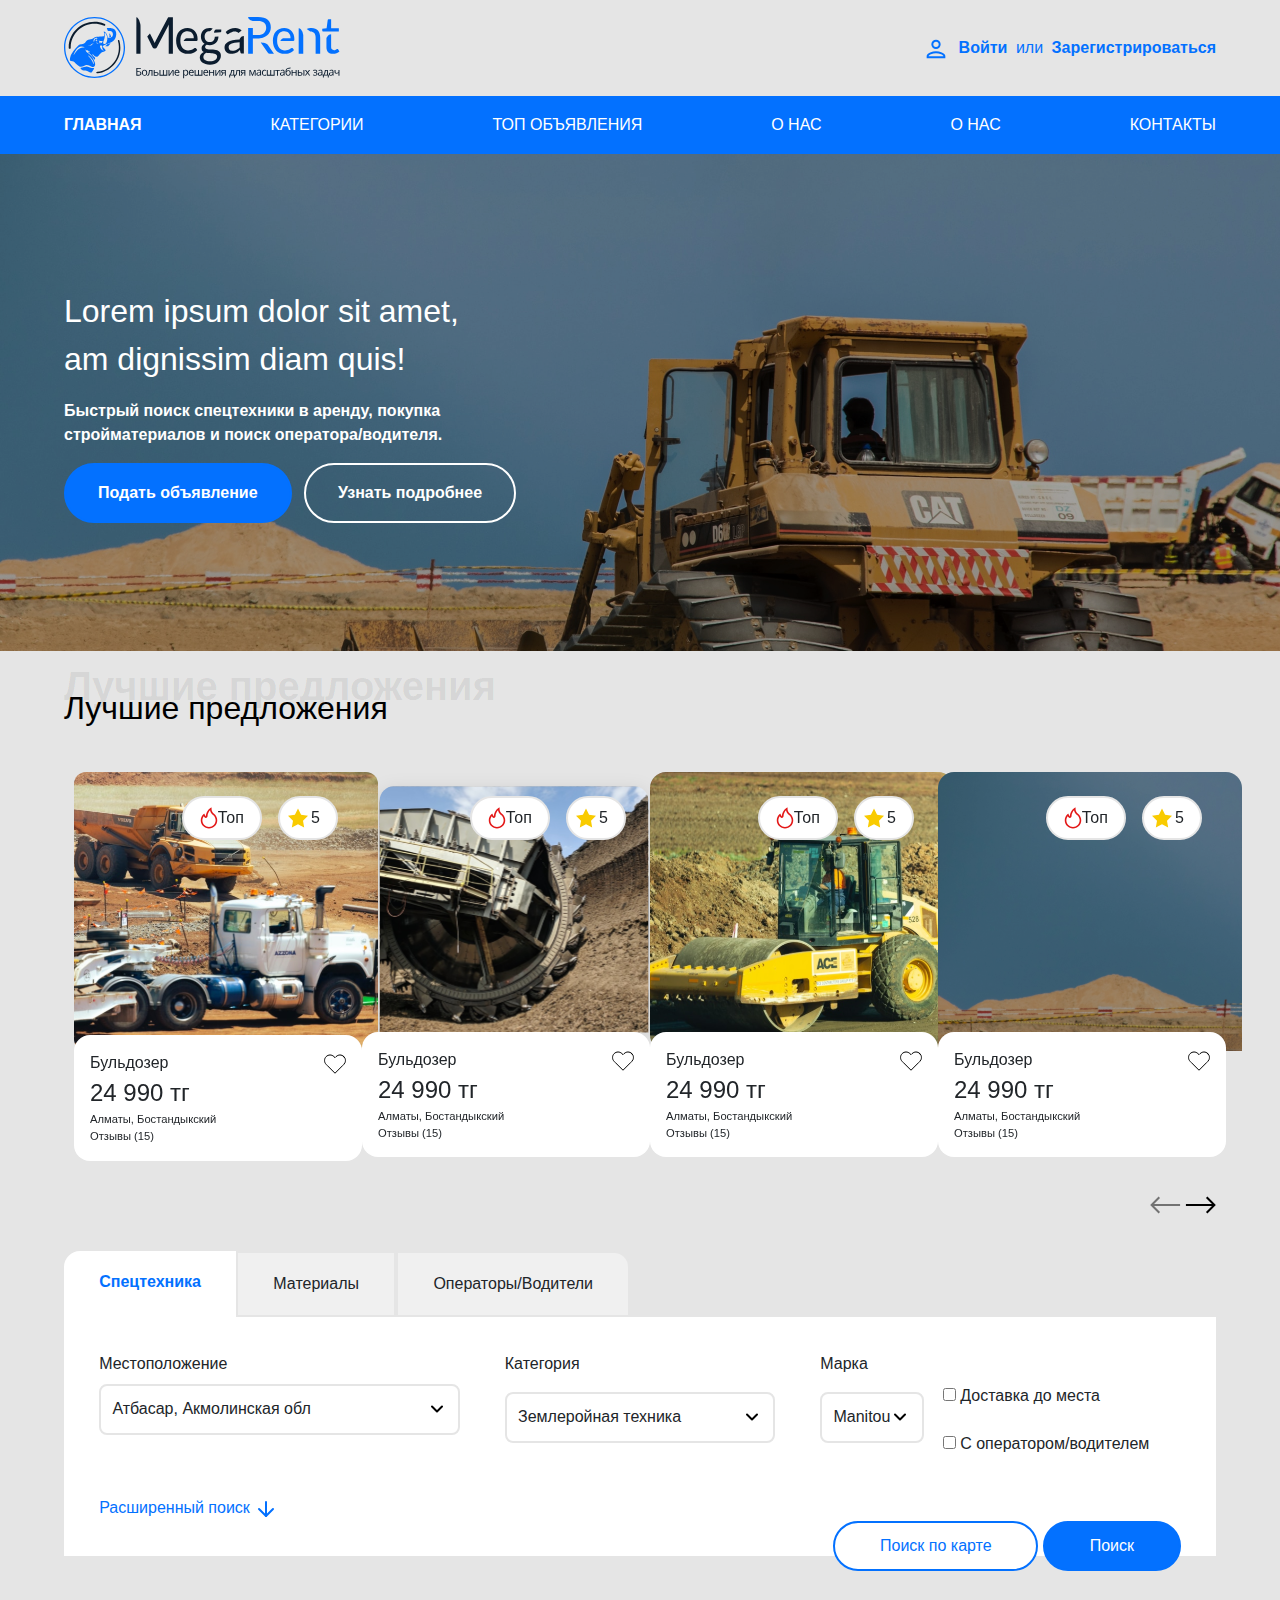
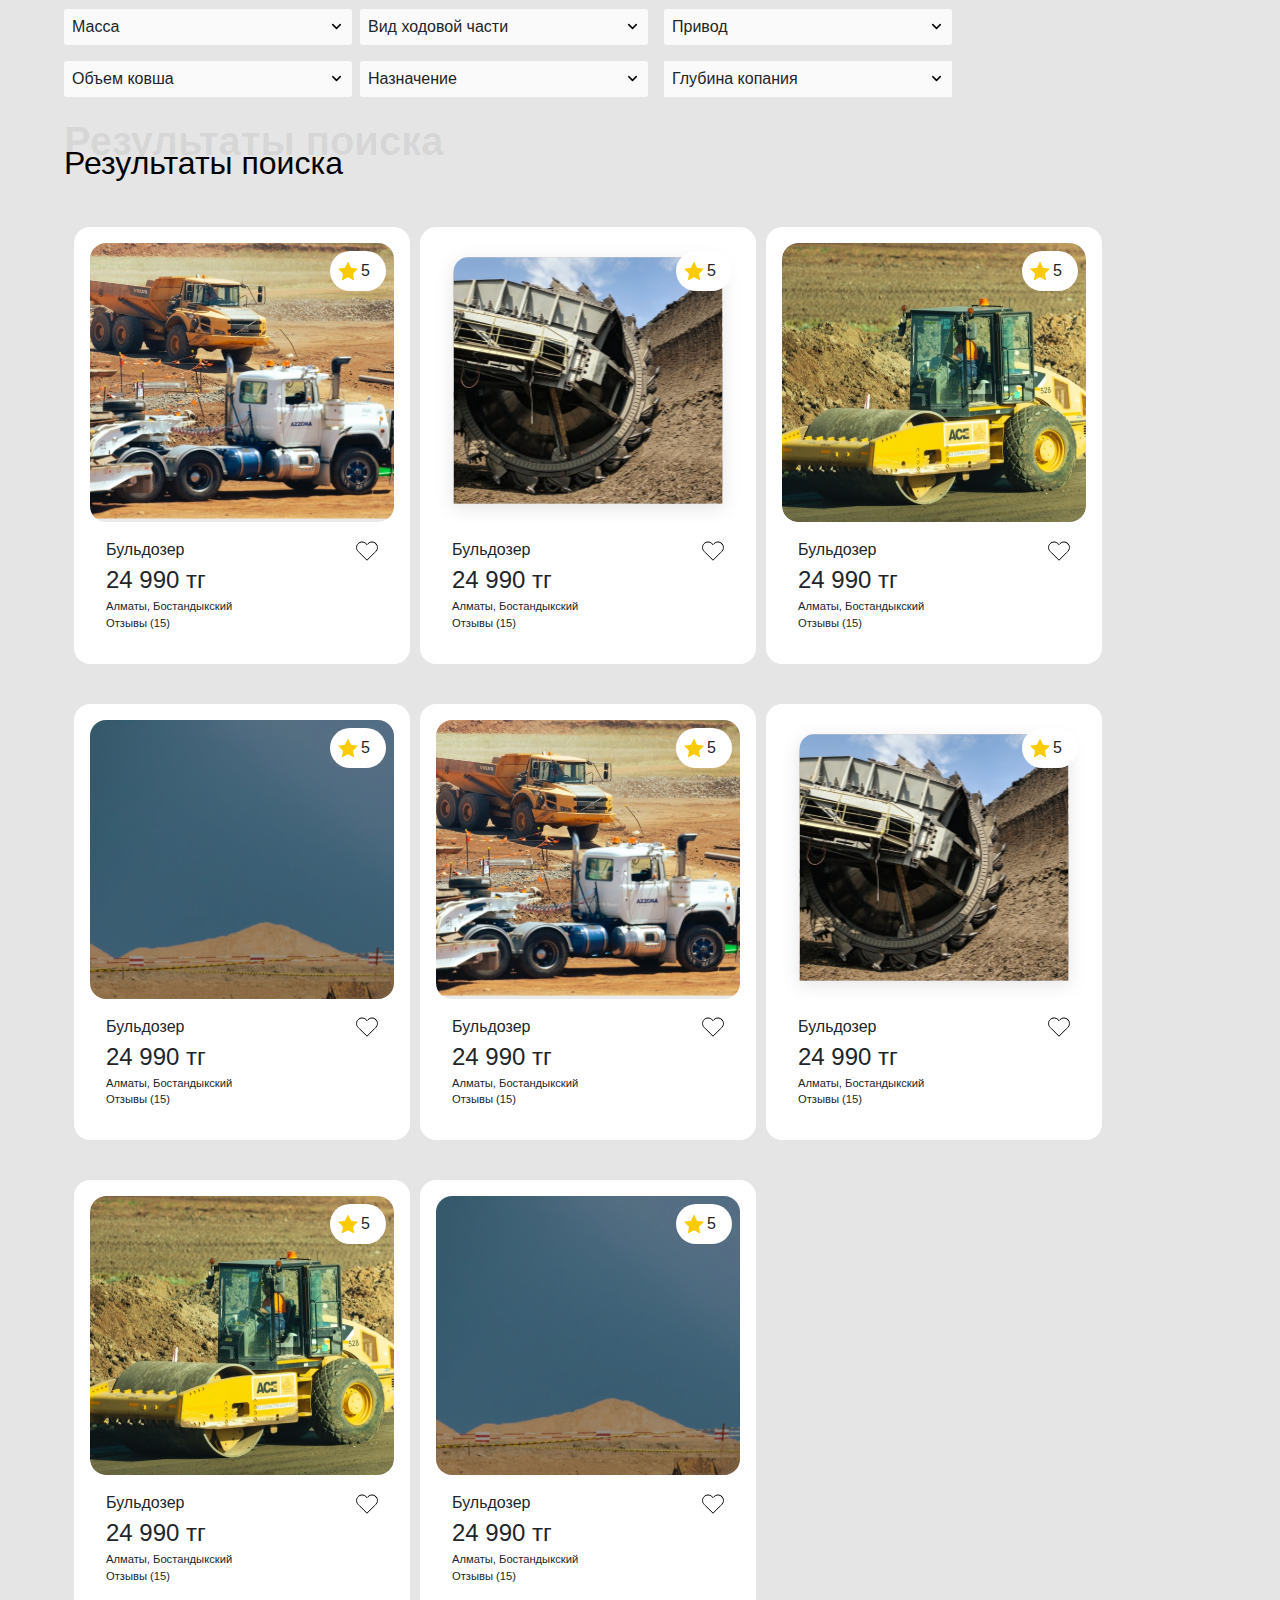
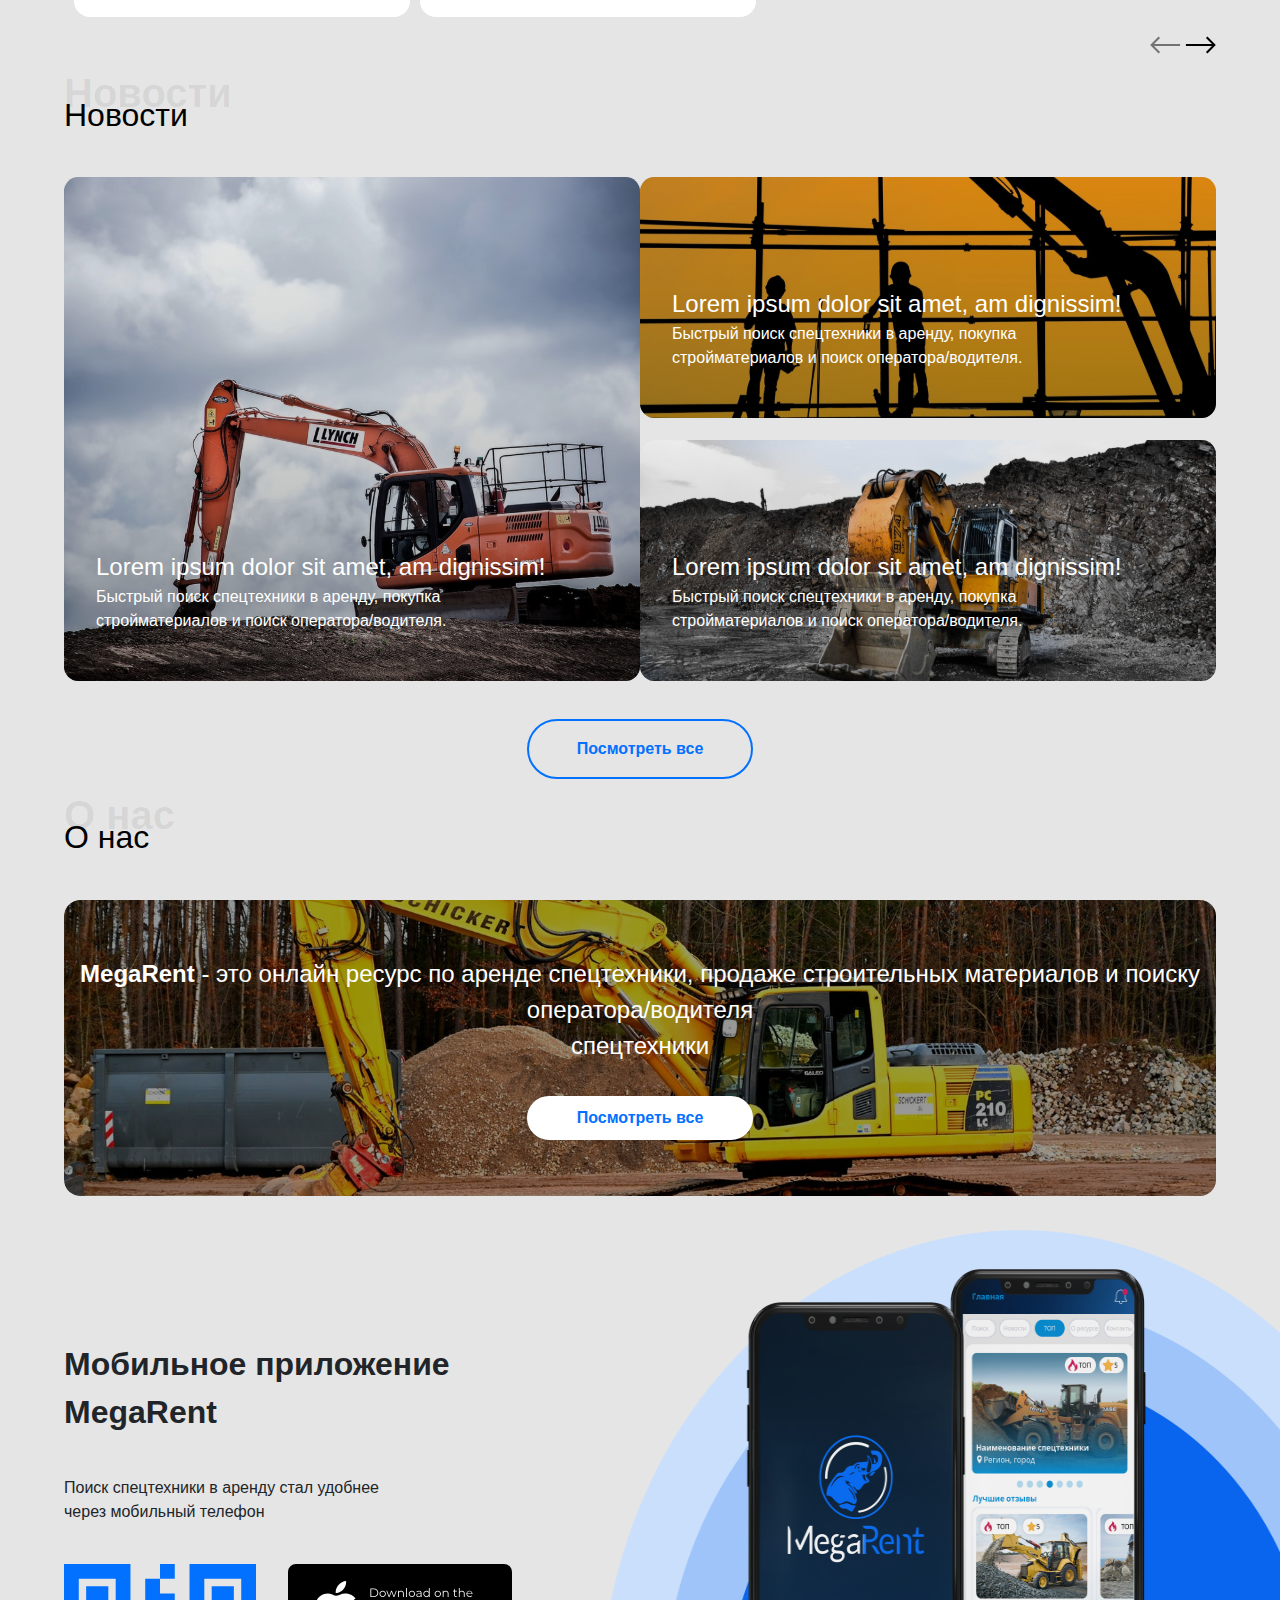
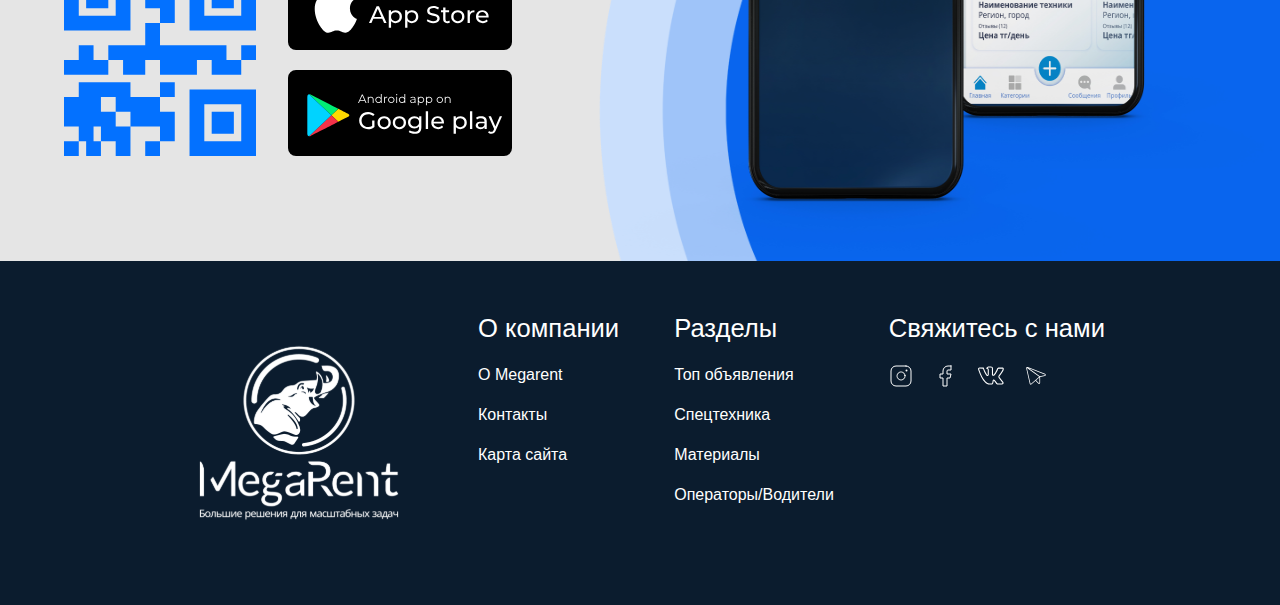
==== commit d1d554a8: "nnn" ====
--- a/app/index.html
+++ b/app/index.html
@@ -1616,8 +1616,8 @@
             </section>
             <section>
                 <div class="container-fluid-left mobile-app">
-                    <div class="content flex relative">
-                        <div class="first w-1/2 py-3rem">
+                    <div class="content flex items-end relative">
+                        <div class="first w-1/2 mobile-app__content">
                             <p class="font-semibold text-2rem">
                                 Мобильное приложение <br />
                                 MegaRent
--- a/app/css/style.min.css
+++ b/app/css/style.min.css
@@ -5625,6 +5625,20 @@
   margin-bottom:160px
 }
 
+.news__item{
+  width:48.5%
+}
+
+.news__item img{
+  width:100%
+}
+
+@media (max-width: 1024px){
+  .news__item{
+    width:100%
+  }
+}
+
 html{
   font-size:16px;
   font-family:'Montserrat', sans-serif
@@ -5754,9 +5768,44 @@
   }
 }
 
+.mobile-app{
+  height:648px
+}
+
 .mobile-app__bg{
   height:648px;
-  width:50%
+  width:65%
+}
+
+.mobile-app__bg img{
+  height:100%;
+  width:100%
+}
+
+.mobile-app__content{
+  padding-bottom:105px
+}
+
+@media (max-width: 767px){
+  .mobile-app{
+    height:auto
+  }
+
+  .mobile-app__bg{
+    width:-webkit-fit-content;
+    width:-moz-fit-content;
+    width:fit-content;
+    height:auto;
+    margin-right:-15px
+  }
+
+  .mobile-app__content{
+    width:100%
+  }
+
+  .mobile-app .relative{
+    flex-wrap:wrap
+  }
 }
 
 .dashboard{
@@ -5777,7 +5826,8 @@
   width:175px;
   color:white;
   position:relative;
-  padding-top:45px
+  padding-top:45px;
+  padding-bottom:45px
 }
 
 .dashboard__right{
@@ -5935,3 +5985,288 @@
   margin-top:20px;
   padding:11px
 }
+
+.dashboard__tab3{
+  padding:20px 65px 20px 20px;
+  display:flex;
+  justify-content:space-between
+}
+
+.dashboard-msg__chat{
+  width:38%
+}
+
+.dashboard-msg-search{
+  margin-bottom:20px
+}
+
+.dashboard-msg-search input{
+  background:#F2F2F2;
+  border-radius:28px;
+  width:100%;
+  padding:14px 40px 14px 20px;
+  outline:none;
+  background-image:url("../img/msg-search.svg");
+  background-repeat:no-repeat;
+  background-position:96% center
+}
+
+.dashboard-msg__items{
+  background:#F2F2F2;
+  border-radius:24px;
+  padding:20px;
+  height:900px;
+  overflow-y:scroll
+}
+
+.dashboard-msg__item{
+  cursor:pointer;
+  border-bottom:1px solid #C4C4C4;
+  display:flex;
+  justify-content:space-between;
+  align-items:flex-start;
+  padding-bottom:10px;
+  padding-top:20px
+}
+
+.dashboard-msg-user{
+  width:56px;
+  height:56px
+}
+
+.dashboard-msg-wrap{
+  width:60%
+}
+
+.dashboard-msg-name{
+  font-weight:600;
+  font-size:16px
+}
+
+.dashboard-msg-txt{
+  margin-top:5px;
+  font-size:16px;
+  font-weight:400;
+  line-height:20px;
+  text-overflow:ellipsis;
+  white-space:nowrap;
+  overflow:hidden;
+  -webkit-line-clamp:2;
+  line-clamp:2
+}
+
+.dashboard-msg-wrap2{
+  display:flex;
+  flex-direction:column;
+  align-items:flex-end
+}
+
+.dashboard-msg-date{
+  font-size:16px;
+  font-weight:400
+}
+
+.dashboard-msg-push{
+  background:#0371FF;
+  color:white;
+  padding:2px 9px;
+  display:inline;
+  margin-top:5px;
+  border-radius:16px;
+  font-size:16px
+}
+
+.dashboard-msg__content{
+  width:calc(62% - 20px)
+}
+
+.dashboard-msg-up{
+  height:260px;
+  background:#F2F2F2;
+  border-radius:24px;
+  padding:20px 10% 30px 10%;
+  display:flex;
+  justify-content:space-between
+}
+
+.dashboard-msg-userInfo{
+  width:160px;
+  text-align:center;
+  font-weight:600;
+  font-size:18px
+}
+
+.dashboard-msg-userInfo img{
+  width:100%;
+  height:160px;
+  display:block;
+  margin-bottom:20px
+}
+
+.dashboard-msg-reviews{
+  width:60%;
+  display:flex;
+  flex-direction:column;
+  justify-content:space-between
+}
+
+.dashboard-msg-reviews .button{
+  background:#0371FF;
+  border-radius:32px;
+  font-weight:600;
+  font-size:16px;
+  color:white;
+  padding:14px 46px;
+  margin:0 auto;
+  display:block
+}
+
+.dashboard-msg-reviews .button+.button{
+  background:transparent;
+  color:#0371FF
+}
+
+.dashboard-msg-wrap3{
+  display:flex;
+  align-items:center;
+  justify-content:space-between
+}
+
+.dashboard-msg-reviewCol span{
+  display:block;
+  text-align:center;
+  font-weight:500;
+  font-size:40px;
+  color:#030028
+}
+
+.dashboard-msg-reviewCol span+span{
+  font-size:18px;
+  line-height:22px;
+  color:#727187
+}
+
+.dashboard-msg-stars img{
+  width:35px
+}
+
+.dashboard-msg-bottom{
+  margin-top:20px;
+  background:#F2F2F2;
+  border-radius:24px;
+  padding:16px;
+  width:100%;
+  height:692px;
+  position:relative
+}
+
+.dashboard-msg-leftUser{
+  display:flex;
+  align-items:flex-start
+}
+
+.dashboard-msg-leftUser img{
+  width:48px;
+  height:48px;
+  margin-right:10px
+}
+
+.dashboard-msg-leftUser span{
+  width:290px;
+  margin-top:2px;
+  background:#0B1C2E;
+  padding:14px;
+  border-radius:0px 16px 16px 16px;
+  color:white;
+  font-weight:400;
+  font-size:15px
+}
+
+.dashboard-msg-rightUser{
+  display:flex;
+  align-items:flex-end;
+  justify-content:flex-end
+}
+
+.dashboard-msg-rightUser img{
+  width:48px;
+  height:48px;
+  margin-left:10px
+}
+
+.dashboard-msg-rightUser span{
+  width:290px;
+  margin-top:2px;
+  background:#0371FF;
+  padding:14px;
+  border-radius:16px 16px 0px 16px;
+  color:white;
+  font-weight:400;
+  font-size:15px
+}
+
+.dashboard-msg-chat2{
+  height:calc(100% - 60px);
+  overflow-y:scroll
+}
+
+.dashboard-msg-chat2 div{
+  margin-bottom:40px
+}
+
+.dashboard-msg-chat2 div:first-child{
+  margin-top:20px
+}
+
+.dashboard-msg-details{
+  width:calc(100% - 32px);
+  height:60px;
+  position:absolute;
+  bottom:16px
+}
+
+.dashboard-msg-details input{
+  cursor:pointer;
+  outline:none;
+  background:#FFFFFF;
+  border-radius:16px;
+  height:100%;
+  width:100%;
+  padding:20px 140px 20px 20px
+}
+
+.dashboard-msg-send1{
+  position:absolute;
+  bottom:17px;
+  right:90px
+}
+
+.dashboard-msg-send2{
+  position:absolute;
+  bottom:17px;
+  right:60px
+}
+
+.dashboard-msg-send3{
+  background:#0371FF;
+  border-radius:8px;
+  padding:8px;
+  position:absolute;
+  right:10px;
+  bottom:10px
+}
+
+@media (max-width: 767px){
+  .footer_inner{
+    flex-wrap:wrap
+  }
+
+  .footer_inner .logotype{
+    width:100%
+  }
+
+  .footer_inner .logotype img{
+    margin:0 auto;
+    display:block
+  }
+}
